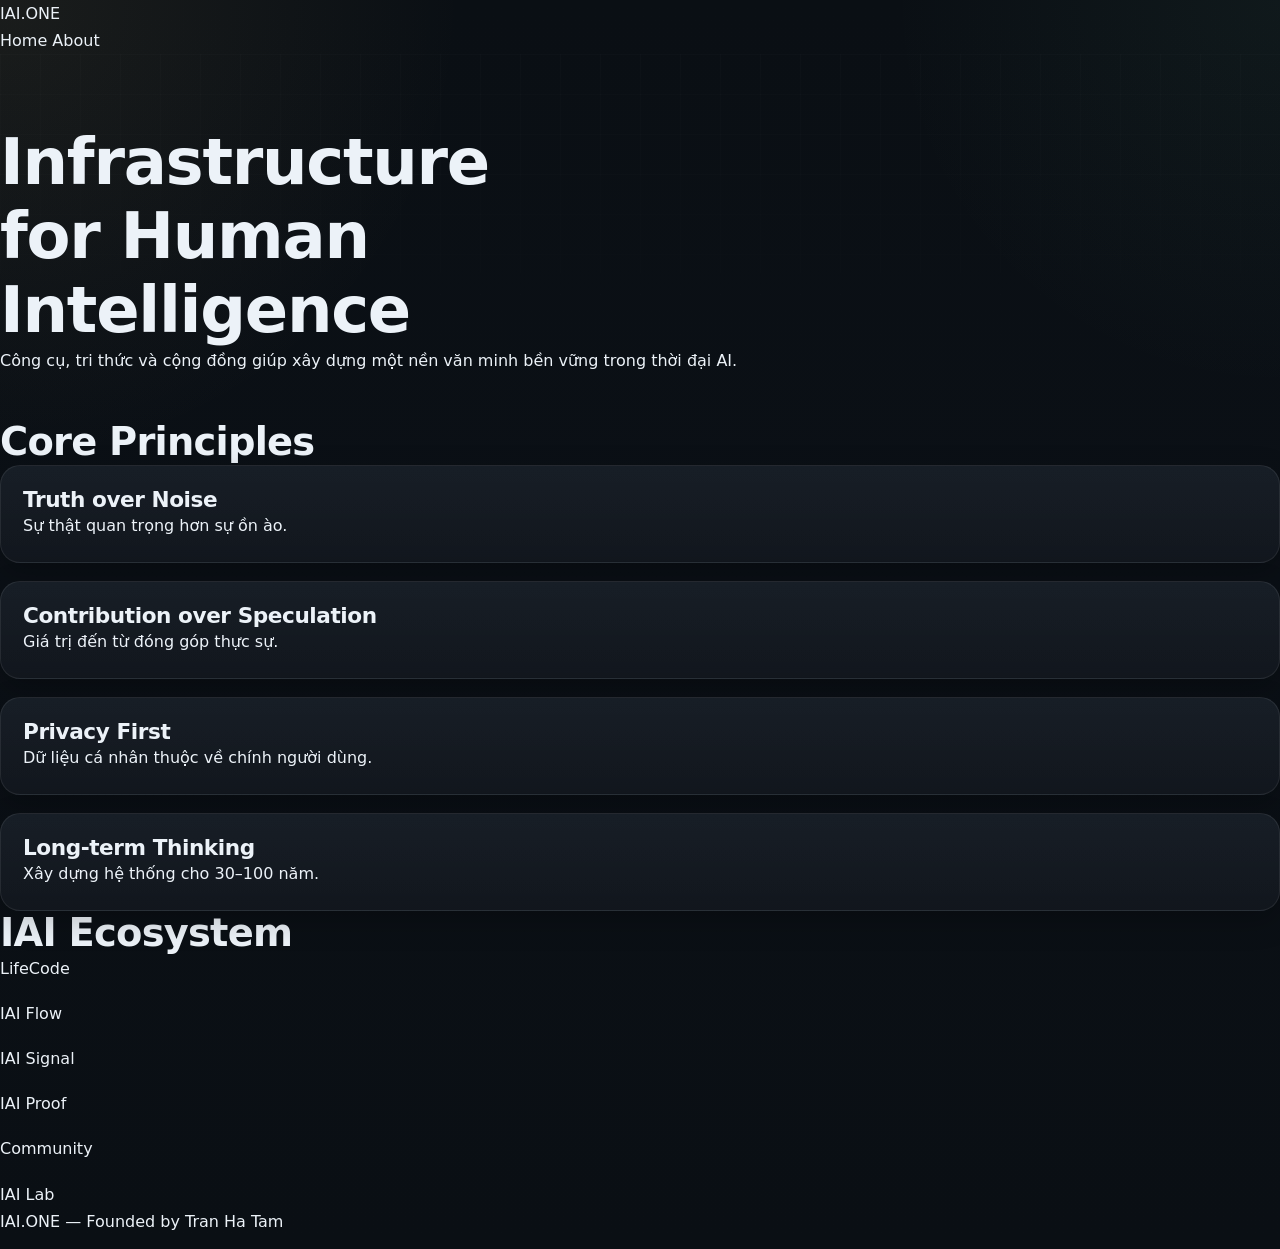
==== index.html @ cbb94c19 "Update index.html" ====
<!DOCTYPE html>
<html lang="vi">
<head>

<meta charset="utf-8">
<meta name="viewport" content="width=device-width, initial-scale=1">

<title>IAI.ONE – Infrastructure for Human Intelligence</title>

<meta name="description" content="IAI.ONE là hạ tầng tri thức và công cụ giúp con người xây dựng cộng đồng, ra quyết định, và phát triển nền văn minh bền vững.">

<link rel="stylesheet" href="style.css">

</head>

<body>

<header class="header">

<div class="logo">
IAI.ONE
</div>

<nav class="nav">
<a href="/">Home</a>
<a href="/about.html">About</a>
</nav>

</header>

<section class="hero">

<h1>
Infrastructure for Human Intelligence
</h1>

<p>
Công cụ, tri thức và cộng đồng giúp xây dựng một nền văn minh bền vững trong thời đại AI.
</p>

</section>

<section class="principles">

<h2>Core Principles</h2>

<div class="grid">

<div class="card">
<h3>Truth over Noise</h3>
<p>Sự thật quan trọng hơn sự ồn ào.</p>
</div>

<div class="card">
<h3>Contribution over Speculation</h3>
<p>Giá trị đến từ đóng góp thực sự.</p>
</div>

<div class="card">
<h3>Privacy First</h3>
<p>Dữ liệu cá nhân thuộc về chính người dùng.</p>
</div>

<div class="card">
<h3>Long-term Thinking</h3>
<p>Xây dựng hệ thống cho 30–100 năm.</p>
</div>

</div>

</section>

<section class="ecosystem">

<h2>IAI Ecosystem</h2>

<div class="grid">

<a class="app" href="https://lifecode.iai.one">
LifeCode
</a>

<a class="app" href="https://flow.iai.one">
IAI Flow
</a>

<a class="app" href="https://signal.iai.one">
IAI Signal
</a>

<a class="app" href="https://proof.iai.one">
IAI Proof
</a>

<a class="app" href="https://community.iai.one">
Community
</a>

<a class="app" href="https://lab.iai.one">
IAI Lab
</a>

</div>

</section>

<footer class="footer">

<p>
IAI.ONE — Founded by Tran Ha Tam
</p>

</footer>

<script src="app.js"></script>

</body>
</html>
---- style.css ----
/* =========================================================
   IAI.ONE
   ROOT DEPLOYMENT STYLESHEET
   Premium dark system UI
========================================================= */

:root{
  --bg:#0b0f14;
  --bg-soft:#10161e;
  --bg-elev:#121922;
  --panel:#151d27;
  --panel-2:#18212d;

  --text:#ecf2f8;
  --muted:#97a6b5;
  --soft:#c6d1dc;

  --line:rgba(255,255,255,.08);
  --line-strong:rgba(255,255,255,.14);

  --gold:#d8bc77;
  --gold-soft:rgba(216,188,119,.18);
  --gold-strong:#f1d494;

  --green:#7dd3a7;
  --danger:#ff8a8a;

  --shadow:0 18px 50px rgba(0,0,0,.35);
  --shadow-soft:0 10px 30px rgba(0,0,0,.22);

  --radius:20px;
  --radius-lg:28px;
  --radius-sm:14px;

  --container:1200px;
  --header-h:84px;

  --font: Inter, ui-sans-serif, system-ui, -apple-system, BlinkMacSystemFont, "Segoe UI", sans-serif;
}

*,
*::before,
*::after{
  box-sizing:border-box;
}

html{
  scroll-behavior:smooth;
}

body{
  margin:0;
  min-width:320px;
  font-family:var(--font);
  color:var(--text);
  background:
    radial-gradient(circle at top left, rgba(216,188,119,.08), transparent 26%),
    radial-gradient(circle at top right, rgba(125,211,167,.05), transparent 22%),
    linear-gradient(180deg, #0a0f14 0%, #0b1016 48%, #0a0f14 100%);
  line-height:1.7;
  -webkit-font-smoothing:antialiased;
  text-rendering:optimizeLegibility;
}

img{
  max-width:100%;
  display:block;
}

a{
  color:inherit;
  text-decoration:none;
}

button,
input,
textarea,
select{
  font:inherit;
}

button{
  cursor:pointer;
}

.skip-link{
  position:absolute;
  left:-9999px;
  top:auto;
}

.skip-link:focus{
  left:16px;
  top:16px;
  z-index:999;
  padding:10px 14px;
  border-radius:10px;
  color:#0b0f14;
  background:var(--gold-strong);
}

.sr-only{
  position:absolute;
  width:1px;
  height:1px;
  padding:0;
  margin:-1px;
  overflow:hidden;
  clip:rect(0, 0, 0, 0);
  white-space:nowrap;
  border:0;
}

.site-shell{
  min-height:100vh;
  display:flex;
  flex-direction:column;
}

.site-main{
  flex:1;
}

.container{
  width:min(calc(100% - 32px), var(--container));
  margin:0 auto;
}

.site-header{
  position:sticky;
  top:0;
  z-index:80;
  backdrop-filter:blur(18px);
  background:rgba(8,12,17,.78);
  border-bottom:1px solid rgba(255,255,255,.06);
}

.header-inner{
  min-height:var(--header-h);
  display:flex;
  align-items:center;
  justify-content:space-between;
  gap:18px;
}

.brand{
  display:flex;
  align-items:center;
  gap:12px;
  min-width:0;
}

.brand-mark{
  width:46px;
  height:46px;
  border-radius:14px;
  display:grid;
  place-items:center;
  font-weight:800;
  letter-spacing:.08em;
  color:#0b0f14;
  background:
    linear-gradient(135deg, var(--gold-strong), var(--gold));
  box-shadow:
    inset 0 1px 0 rgba(255,255,255,.35),
    0 10px 24px rgba(216,188,119,.2);
}

.brand-copy{
  min-width:0;
  display:flex;
  flex-direction:column;
  line-height:1.2;
}

.brand-copy strong{
  font-size:.98rem;
  letter-spacing:.06em;
}

.brand-copy small{
  margin-top:4px;
  color:var(--muted);
  font-size:.74rem;
  white-space:nowrap;
  overflow:hidden;
  text-overflow:ellipsis;
  max-width:360px;
}

.site-nav{
  display:flex;
  align-items:center;
  gap:8px;
  flex-wrap:wrap;
}

.site-nav a{
  padding:10px 14px;
  border-radius:999px;
  color:var(--muted);
  transition:
    color .2s ease,
    background .2s ease,
    transform .2s ease;
}

.site-nav a:hover,
.site-nav a:focus-visible{
  color:var(--text);
  background:rgba(255,255,255,.05);
}

.site-nav a.is-active{
  color:var(--text);
  background:rgba(216,188,119,.12);
  box-shadow:inset 0 0 0 1px rgba(216,188,119,.2);
}

.nav-toggle{
  display:none;
  width:48px;
  height:48px;
  padding:0;
  border:1px solid var(--line);
  border-radius:14px;
  background:rgba(255,255,255,.03);
  align-items:center;
  justify-content:center;
  flex-direction:column;
  gap:5px;
}

.nav-toggle span{
  display:block;
  width:20px;
  height:2px;
  background:var(--text);
  border-radius:999px;
  transition:transform .2s ease, opacity .2s ease;
}

.hero,
.page-hero{
  position:relative;
  overflow:hidden;
}

.hero{
  padding:72px 0 32px;
}

.page-hero{
  padding:64px 0 12px;
}

.hero::before,
.page-hero::before{
  content:"";
  position:absolute;
  inset:0;
  pointer-events:none;
  background:
    linear-gradient(90deg, rgba(255,255,255,.02) 1px, transparent 1px) 0 0/40px 40px,
    linear-gradient(rgba(255,255,255,.02) 1px, transparent 1px) 0 0/40px 40px;
  mask-image:linear-gradient(180deg, rgba(0,0,0,.75), transparent);
}

.hero-grid{
  display:grid;
  grid-template-columns:minmax(0,1.15fr) minmax(320px,.85fr);
  gap:28px;
  align-items:start;
}

.eyebrow{
  display:inline-flex;
  align-items:center;
  gap:10px;
  margin:0 0 14px;
  color:var(--gold);
  font-size:.78rem;
  font-weight:700;
  letter-spacing:.18em;
  text-transform:uppercase;
}

.eyebrow::before{
  content:"";
  width:24px;
  height:1px;
  background:var(--gold);
  opacity:.9;
}

h1,h2,h3{
  margin:0;
  line-height:1.15;
  letter-spacing:-.02em;
}

h1{
  font-size:clamp(2.2rem, 5vw, 4.8rem);
  max-width:11ch;
}

h2{
  font-size:clamp(1.55rem, 3vw, 2.6rem);
}

h3{
  font-size:clamp(1.02rem, 1.8vw, 1.35rem);
}

p{
  margin:0 0 14px;
}

.lead{
  margin-top:18px;
  max-width:820px;
  color:var(--soft);
  font-size:clamp(1rem, 1.5vw, 1.14rem);
}

.hero-actions{
  display:flex;
  flex-wrap:wrap;
  gap:12px;
  margin-top:22px;
}

.btn{
  display:inline-flex;
  align-items:center;
  justify-content:center;
  min-height:48px;
  padding:0 18px;
  border-radius:999px;
  font-weight:700;
  transition:
    transform .2s ease,
    box-shadow .2s ease,
    background .2s ease,
    border-color .2s ease;
}

.btn:hover,
.btn:focus-visible{
  transform:translateY(-1px);
}

.btn-primary{
  color:#0b0f14;
  background:linear-gradient(135deg, var(--gold-strong), var(--gold));
  box-shadow:0 14px 28px rgba(216,188,119,.18);
}

.btn-secondary{
  color:var(--text);
  background:rgba(255,255,255,.03);
  border:1px solid var(--line);
}

.hero-points{
  display:grid;
  grid-template-columns:repeat(2,minmax(0,1fr));
  gap:10px 14px;
  padding:0;
  margin:22px 0 0;
  list-style:none;
}

.hero-points li{
  position:relative;
  padding-left:18px;
  color:var(--muted);
}

.hero-points li::before{
  content:"";
  position:absolute;
  left:0;
  top:.75em;
  width:8px;
  height:8px;
  border-radius:999px;
  background:var(--gold);
  box-shadow:0 0 0 6px rgba(216,188,119,.1);
  transform:translateY(-50%);
}

.card{
  position:relative;
  padding:22px;
  border:1px solid var(--line);
  border-radius:var(--radius);
  background:
    linear-gradient(180deg, rgba(255,255,255,.03), rgba(255,255,255,.02)),
    linear-gradient(180deg, rgba(17,24,33,.92), rgba(13,18,25,.96));
  box-shadow:var(--shadow-soft);
}

.card > *:last-child{
  margin-bottom:0;
}

.subtle-card{
  background:
    linear-gradient(180deg, rgba(255,255,255,.018), rgba(255,255,255,.01)),
    linear-gradient(180deg, rgba(15,20,27,.9), rgba(12,16,22,.96));
}

.hero-card{
  padding:22px;
  border-radius:var(--radius-lg);
  box-shadow:var(--shadow);
}

.hero-card-top{
  display:flex;
  align-items:center;
  gap:10px;
  margin-bottom:18px;
  color:var(--muted);
  font-size:.82rem;
  letter-spacing:.08em;
}

.status-dot{
  width:10px;
  height:10px;
  border-radius:999px;
  background:var(--green);
  box-shadow:0 0 0 8px rgba(125,211,167,.08);
}

.hero-matrix{
  display:grid;
  grid-template-columns:repeat(2,minmax(0,1fr));
  gap:14px;
}

.hero-matrix article{
  padding:16px;
  border-radius:18px;
  border:1px solid rgba(255,255,255,.06);
  background:rgba(255,255,255,.02);
}

.hero-matrix span{
  display:inline-flex;
  min-width:34px;
  min-height:34px;
  padding:0 10px;
  align-items:center;
  justify-content:center;
  border-radius:999px;
  font-size:.76rem;
  font-weight:800;
  color:#0b0f14;
  background:var(--gold);
  margin-bottom:10px;
}

.hero-matrix h2{
  font-size:1rem;
  margin-bottom:8px;
}

.hero-matrix p{
  color:var(--muted);
  font-size:.92rem;
  margin:0;
}

.section{
  padding:72px 0;
}

.section-tight{
  padding-top:36px;
}

.section-final{
  padding-bottom:88px;
}

.section-heading{
  max-width:860px;
  margin-bottom:26px;
}

.section-heading p:last-child{
  color:var(--muted);
}

.grid{
  display:grid;
  gap:18px;
}

.grid-2{
  grid-template-columns:repeat(2,minmax(0,1fr));
}

.grid-3{
  grid-template-columns:repeat(3,minmax(0,1fr));
}

.architecture-stack{
  display:grid;
  gap:16px;
}

.stack-item{
  display:grid;
  grid-template-columns:88px minmax(0,1fr);
  align-items:start;
  gap:18px;
}

.stack-index{
  display:grid;
  place-items:center;
  min-height:72px;
  border-radius:22px;
  color:#0b0f14;
  font-weight:900;
  font-size:1rem;
  background:linear-gradient(135deg, var(--gold-strong), var(--gold));
}

.stack-copy p{
  color:var(--muted);
}

.feature-band{
  display:grid;
  grid-template-columns:repeat(3,minmax(0,1fr));
  gap:18px;
}

.feature-label{
  display:inline-flex;
  margin-bottom:12px;
  padding:6px 10px;
  border-radius:999px;
  background:rgba(216,188,119,.12);
  color:var(--gold);
  font-size:.78rem;
  font-weight:800;
  letter-spacing:.06em;
  text-transform:uppercase;
}

.apps-grid{
  display:grid;
  grid-template-columns:repeat(3,minmax(0,1fr));
  gap:18px;
}

.app-card small{
  display:block;
  margin-top:12px;
  color:var(--gold);
  font-weight:700;
  word-break:break-word;
}

.app-meta{
  display:flex;
  justify-content:space-between;
  gap:10px;
  margin-bottom:14px;
  color:var(--muted);
  font-size:.8rem;
  text-transform:uppercase;
  letter-spacing:.08em;
}

.docs-list,
.timeline{
  display:grid;
  gap:18px;
}

.timeline{
  grid-template-columns:repeat(4,minmax(0,1fr));
}

.compact-timeline{
  grid-template-columns:repeat(4,minmax(0,1fr));
}

.timeline-year{
  display:inline-flex;
  margin-bottom:14px;
  padding:7px 11px;
  border-radius:999px;
  color:#0b0f14;
  background:var(--gold);
  font-weight:800;
}

.check-list{
  margin:0;
  padding:0;
  list-style:none;
}

.check-list li{
  position:relative;
  padding-left:22px;
  margin-bottom:10px;
  color:var(--soft);
}

.check-list li:last-child{
  margin-bottom:0;
}

.check-list li::before{
  content:"";
  position:absolute;
  left:0;
  top:.8em;
  width:10px;
  height:10px;
  border-radius:999px;
  background:var(--green);
  box-shadow:0 0 0 6px rgba(125,211,167,.08);
  transform:translateY(-50%);
}

.final-card{
  padding:34px;
  border-radius:30px;
  background:
    radial-gradient(circle at top right, rgba(216,188,119,.12), transparent 32%),
    linear-gradient(180deg, rgba(24,31,42,.98), rgba(15,20,27,.98));
  box-shadow:var(--shadow);
}

.site-footer{
  border-top:1px solid rgba(255,255,255,.06);
  background:rgba(8,12,17,.72);
}

.footer-grid{
  display:grid;
  grid-template-columns:1.2fr .8fr .8fr 1fr;
  gap:20px;
  padding:28px 0 34px;
}

.footer-brand{
  margin-bottom:8px;
}

.site-footer h3{
  margin-bottom:12px;
  font-size:1rem;
}

.site-footer ul{
  margin:0;
  padding:0;
  list-style:none;
}

.site-footer li{
  margin-bottom:8px;
  color:var(--muted);
}

.site-footer a:hover,
.site-footer a:focus-visible{
  color:var(--gold);
}

.footer-note{
  color:var(--muted);
  max-width:28ch;
}

.reveal{
  opacity:0;
  transform:translateY(18px);
  transition:
    opacity .6s ease,
    transform .6s ease;
}

.reveal-delay-1{
  transition-delay:.08s;
}

.reveal.is-visible{
  opacity:1;
  transform:translateY(0);
}

@media (max-width:1080px){
  .hero-grid,
  .grid-3,
  .apps-grid,
  .feature-band,
  .timeline,
  .compact-timeline,
  .footer-grid{
    grid-template-columns:repeat(2,minmax(0,1fr));
  }

  .hero{
    padding-top:54px;
  }
}

@media (max-width:860px){
  :root{
    --header-h:74px;
  }

  .nav-toggle{
    display:flex;
  }

  .site-nav{
    position:absolute;
    left:16px;
    right:16px;
    top:calc(100% + 10px);
    display:none;
    flex-direction:column;
    align-items:stretch;
    gap:6px;
    padding:12px;
    border:1px solid var(--line);
    border-radius:20px;
    background:rgba(10,14,20,.96);
    box-shadow:var(--shadow);
  }

  .site-nav.is-open{
    display:flex;
  }

  .site-nav a{
    padding:12px 14px;
    border-radius:14px;
  }

  .hero-grid,
  .grid-2,
  .grid-3,
  .apps-grid,
  .feature-band,
  .timeline,
  .compact-timeline,
  .footer-grid,
  .hero-points{
    grid-template-columns:minmax(0,1fr);
  }

  .stack-item{
    grid-template-columns:1fr;
  }

  .stack-index{
    min-height:56px;
  }

  .hero-matrix{
    grid-template-columns:minmax(0,1fr);
  }

  .brand-copy small{
    max-width:220px;
  }

  .section{
    padding:58px 0;
  }

  .final-card{
    padding:26px;
  }
}

@media (max-width:560px){
  .container{
    width:min(calc(100% - 24px), var(--container));
  }

  .brand-mark{
    width:40px;
    height:40px;
    border-radius:12px;
    font-size:.88rem;
  }

  .brand-copy strong{
    font-size:.9rem;
  }

  .brand-copy small{
    font-size:.7rem;
    max-width:170px;
  }

  .card{
    padding:18px;
    border-radius:18px;
  }

  .btn{
    width:100%;
  }

  .hero-actions{
    flex-direction:column;
  }

  .hero{
    padding-top:40px;
  }

  .page-hero{
    padding-top:42px;
  }

  .section-heading{
    margin-bottom:20px;
  }
}

@media (prefers-reduced-motion:reduce){
  html{
    scroll-behavior:auto;
  }

  *,
  *::before,
  *::after{
    animation:none !important;
    transition:none !important;
  }

  .reveal{
    opacity:1;
    transform:none;
  }
}
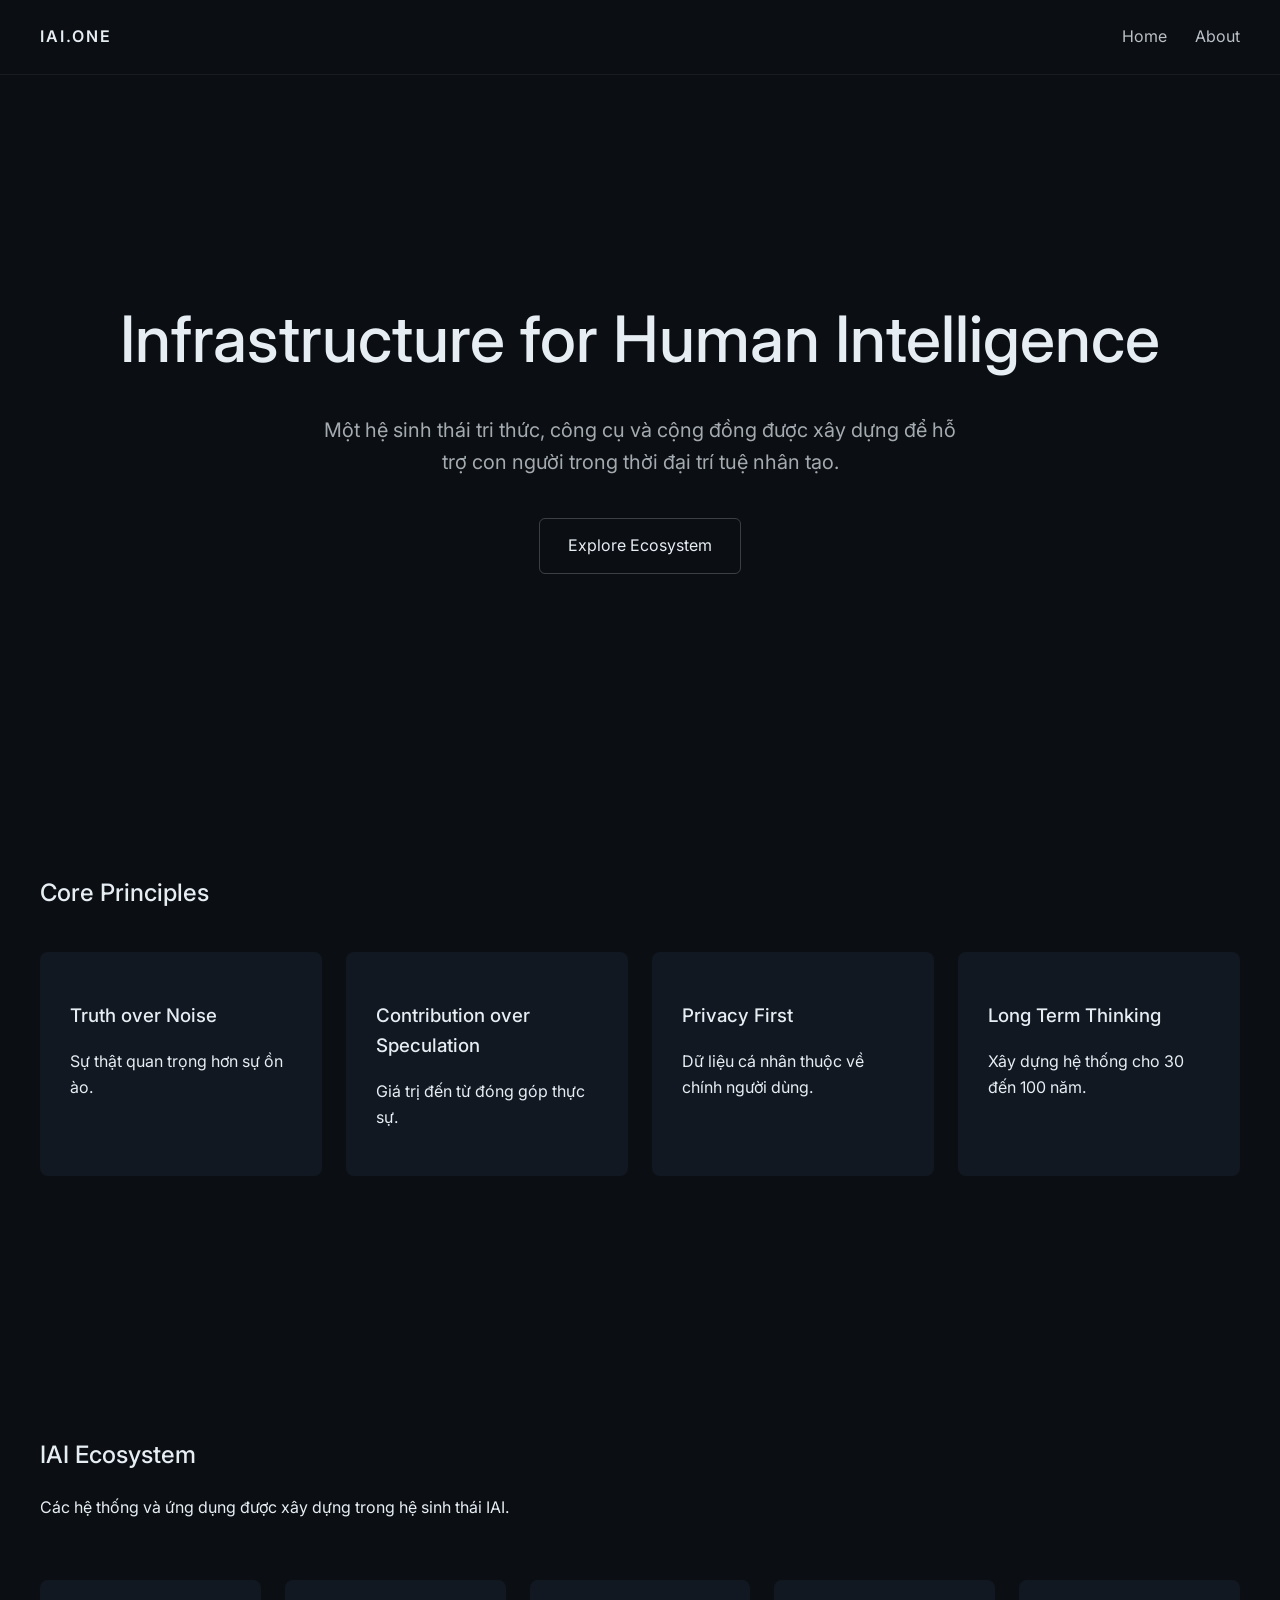
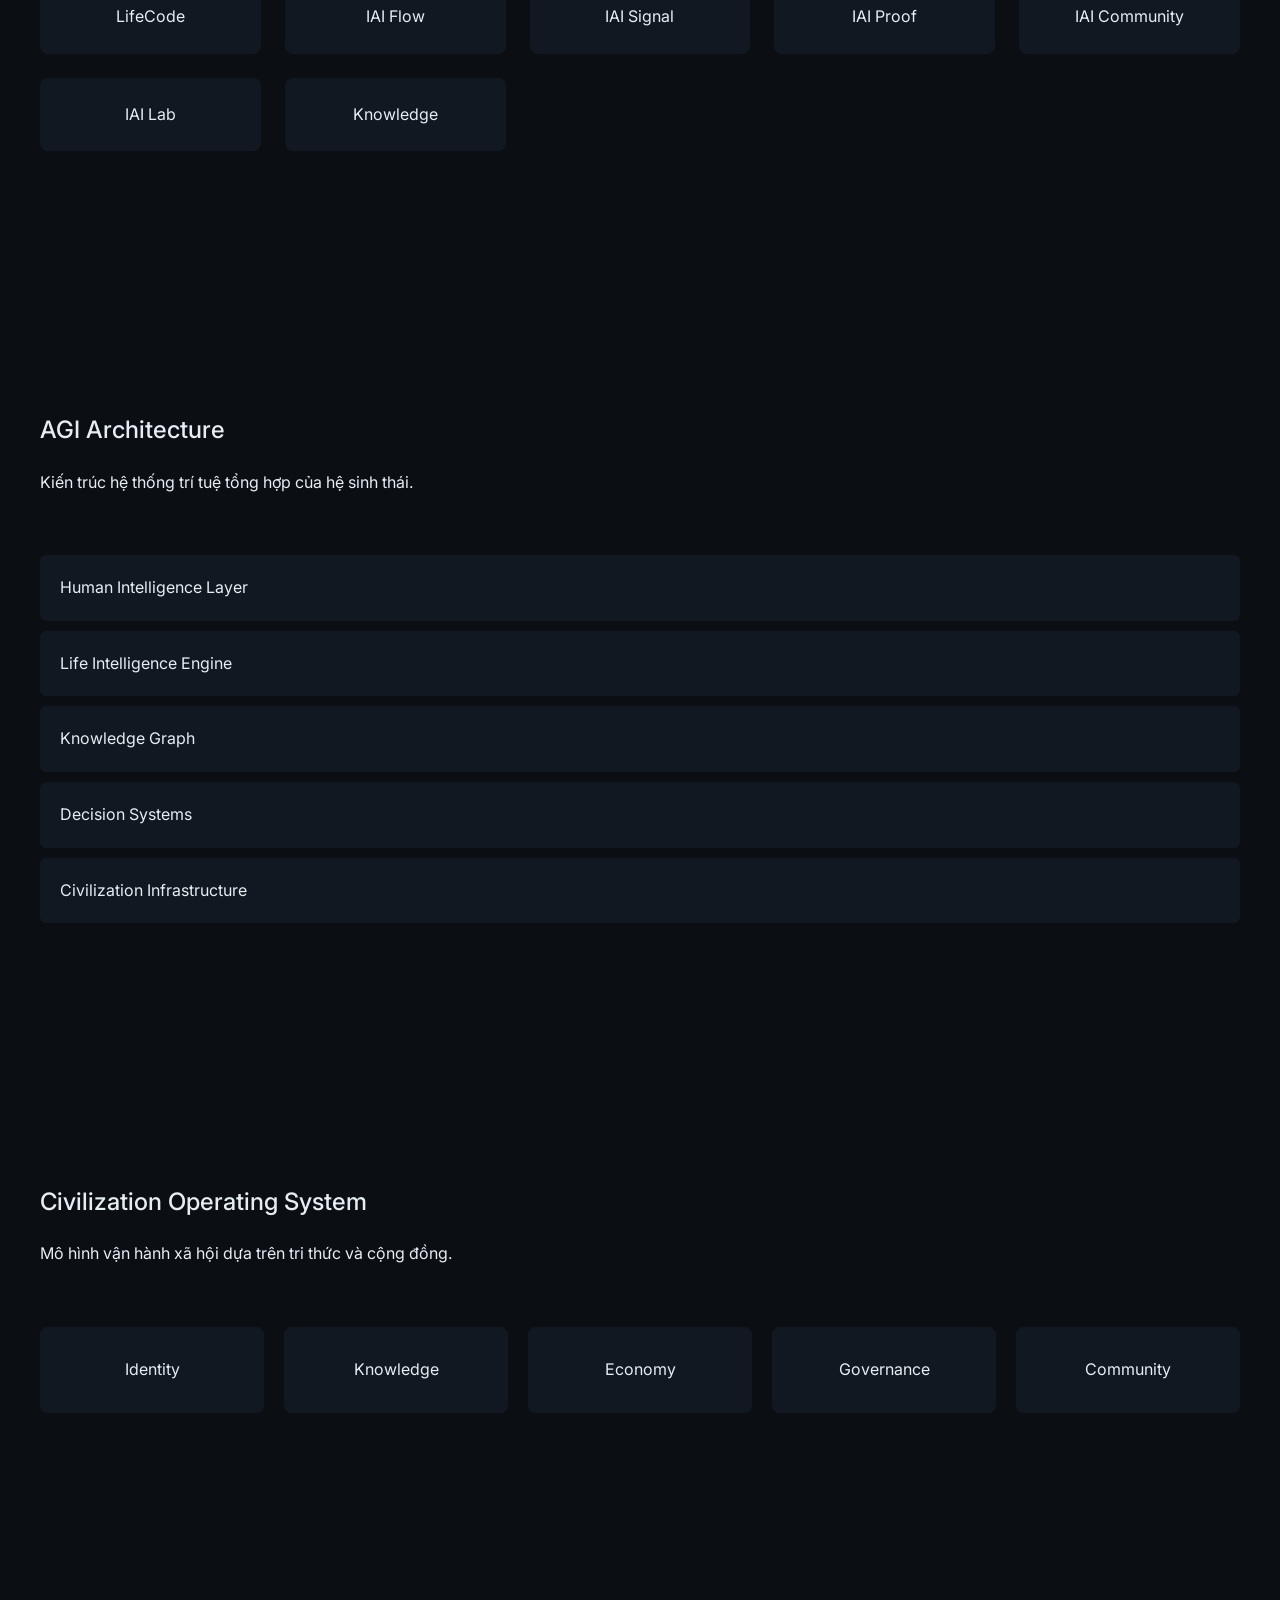
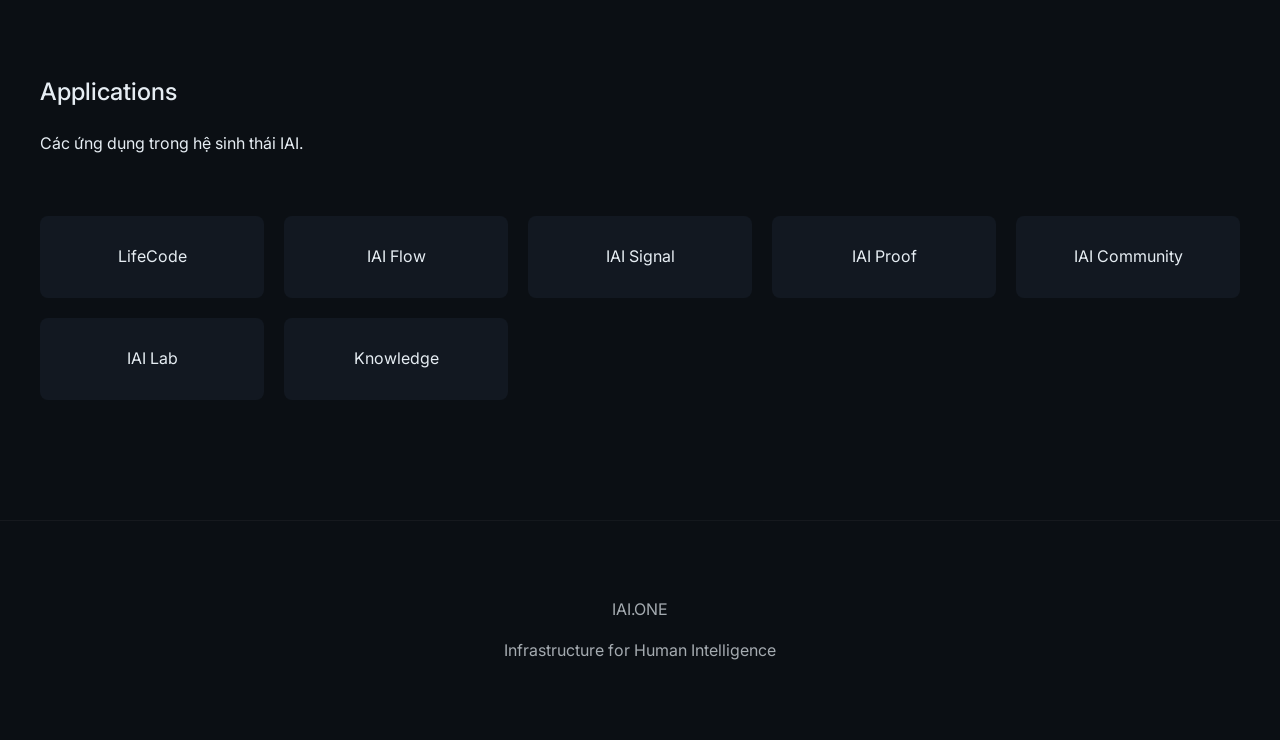
==== commit 62e3105d: "Update index.html" ====
--- a/index.html
+++ b/index.html
@@ -5,28 +5,230 @@
 <meta charset="utf-8">
 <meta name="viewport" content="width=device-width, initial-scale=1">
 
-<title>IAI.ONE – Infrastructure for Human Intelligence</title>
-
-<meta name="description" content="IAI.ONE là hạ tầng tri thức và công cụ giúp con người xây dựng cộng đồng, ra quyết định, và phát triển nền văn minh bền vững.">
-
-<link rel="stylesheet" href="style.css">
+<title>IAI.ONE — Infrastructure for Human Intelligence</title>
+
+<meta name="description" content="IAI.ONE là hạ tầng tri thức và công cụ giúp con người xây dựng cộng đồng, ra quyết định, và phát triển một nền văn minh bền vững trong thời đại AI.">
+
+<link rel="preconnect" href="https://fonts.googleapis.com">
+<link href="https://fonts.googleapis.com/css2?family=Inter:wght@300;400;500;600&display=swap" rel="stylesheet">
+
+<style>
+
+/* GLOBAL */
+
+body{
+margin:0;
+background:#0b0f14;
+color:#e6edf3;
+font-family:Inter,system-ui;
+line-height:1.6;
+}
+
+h1,h2,h3{
+font-weight:500;
+}
+
+a{
+color:#e6edf3;
+text-decoration:none;
+}
+
+section{
+padding:120px 40px;
+max-width:1200px;
+margin:auto;
+}
+
+/* HEADER */
+
+header{
+display:flex;
+justify-content:space-between;
+align-items:center;
+padding:24px 40px;
+border-bottom:1px solid rgba(255,255,255,.06);
+position:sticky;
+top:0;
+background:#0b0f14;
+z-index:10;
+}
+
+.logo{
+font-weight:600;
+letter-spacing:2px;
+}
+
+nav a{
+margin-left:24px;
+opacity:.8;
+}
+
+nav a:hover{
+opacity:1;
+}
+
+/* HERO */
+
+.hero{
+text-align:center;
+padding:160px 20px;
+}
+
+.hero h1{
+font-size:64px;
+margin-bottom:24px;
+}
+
+.hero p{
+max-width:640px;
+margin:auto;
+opacity:.7;
+font-size:20px;
+}
+
+/* BUTTON */
+
+.btn{
+display:inline-block;
+margin-top:40px;
+padding:14px 28px;
+border:1px solid rgba(255,255,255,.2);
+border-radius:6px;
+transition:.3s;
+}
+
+.btn:hover{
+background:#121821;
+}
+
+/* GRID */
+
+.grid{
+display:grid;
+grid-template-columns:repeat(auto-fit,minmax(220px,1fr));
+gap:24px;
+margin-top:40px;
+}
+
+/* CARD */
+
+.card{
+background:#121821;
+padding:30px;
+border-radius:8px;
+transition:.3s;
+}
+
+.card:hover{
+transform:translateY(-4px);
+}
+
+/* ECOSYSTEM MAP */
+
+.map{
+display:grid;
+grid-template-columns:repeat(auto-fit,minmax(200px,1fr));
+gap:24px;
+margin-top:60px;
+}
+
+.node{
+background:#121821;
+padding:24px;
+text-align:center;
+border-radius:8px;
+cursor:pointer;
+transition:.3s;
+}
+
+.node:hover{
+transform:scale(1.05);
+background:#1b2533;
+}
+
+/* STACK DIAGRAM */
+
+.stack{
+margin-top:60px;
+display:grid;
+gap:10px;
+}
+
+.stack div{
+background:#121821;
+padding:20px;
+border-radius:6px;
+}
+
+/* CIVILIZATION OS */
+
+.os{
+display:grid;
+grid-template-columns:repeat(5,1fr);
+gap:20px;
+margin-top:60px;
+}
+
+.os div{
+background:#121821;
+padding:30px;
+border-radius:8px;
+text-align:center;
+}
+
+/* APPS */
+
+.apps{
+display:grid;
+grid-template-columns:repeat(auto-fit,minmax(200px,1fr));
+gap:20px;
+margin-top:60px;
+}
+
+.apps a{
+display:block;
+background:#121821;
+padding:28px;
+border-radius:8px;
+text-align:center;
+transition:.3s;
+}
+
+.apps a:hover{
+transform:scale(1.05);
+background:#1b2533;
+}
+
+/* FOOTER */
+
+footer{
+border-top:1px solid rgba(255,255,255,.06);
+padding:60px 40px;
+text-align:center;
+opacity:.7;
+}
+
+</style>
 
 </head>
-
 <body>
 
-<header class="header">
+
+<header>
 
 <div class="logo">
 IAI.ONE
 </div>
 
-<nav class="nav">
+<nav>
+
 <a href="/">Home</a>
 <a href="/about.html">About</a>
+
 </nav>
 
 </header>
+
 
 <section class="hero">
 
@@ -35,12 +237,21 @@
 </h1>
 
 <p>
-Công cụ, tri thức và cộng đồng giúp xây dựng một nền văn minh bền vững trong thời đại AI.
-</p>
-
-</section>
-
-<section class="principles">
+
+Một hệ sinh thái tri thức, công cụ và cộng đồng được xây dựng để hỗ trợ con người
+trong thời đại trí tuệ nhân tạo.
+
+</p>
+
+<a class="btn" href="#ecosystem">
+Explore Ecosystem
+</a>
+
+</section>
+
+
+
+<section id="principles">
 
 <h2>Core Principles</h2>
 
@@ -48,71 +259,202 @@
 
 <div class="card">
 <h3>Truth over Noise</h3>
-<p>Sự thật quan trọng hơn sự ồn ào.</p>
+<p>
+Sự thật quan trọng hơn sự ồn ào.
+</p>
 </div>
 
 <div class="card">
 <h3>Contribution over Speculation</h3>
-<p>Giá trị đến từ đóng góp thực sự.</p>
+<p>
+Giá trị đến từ đóng góp thực sự.
+</p>
 </div>
 
 <div class="card">
 <h3>Privacy First</h3>
-<p>Dữ liệu cá nhân thuộc về chính người dùng.</p>
+<p>
+Dữ liệu cá nhân thuộc về chính người dùng.
+</p>
 </div>
 
 <div class="card">
-<h3>Long-term Thinking</h3>
-<p>Xây dựng hệ thống cho 30–100 năm.</p>
-</div>
-
-</div>
-
-</section>
-
-<section class="ecosystem">
+<h3>Long Term Thinking</h3>
+<p>
+Xây dựng hệ thống cho 30 đến 100 năm.
+</p>
+</div>
+
+</div>
+
+</section>
+
+
+
+<section id="ecosystem">
 
 <h2>IAI Ecosystem</h2>
 
-<div class="grid">
-
-<a class="app" href="https://lifecode.iai.one">
-LifeCode
-</a>
-
-<a class="app" href="https://flow.iai.one">
-IAI Flow
-</a>
-
-<a class="app" href="https://signal.iai.one">
-IAI Signal
-</a>
-
-<a class="app" href="https://proof.iai.one">
-IAI Proof
-</a>
-
-<a class="app" href="https://community.iai.one">
-Community
-</a>
-
-<a class="app" href="https://lab.iai.one">
-IAI Lab
-</a>
-
-</div>
-
-</section>
-
-<footer class="footer">
-
-<p>
-IAI.ONE — Founded by Tran Ha Tam
+<p>
+Các hệ thống và ứng dụng được xây dựng trong hệ sinh thái IAI.
+</p>
+
+<div class="map" id="ecosystem-map"></div>
+
+</section>
+
+
+
+<section>
+
+<h2>AGI Architecture</h2>
+
+<p>
+Kiến trúc hệ thống trí tuệ tổng hợp của hệ sinh thái.
+</p>
+
+<div class="stack">
+
+<div>Human Intelligence Layer</div>
+
+<div>Life Intelligence Engine</div>
+
+<div>Knowledge Graph</div>
+
+<div>Decision Systems</div>
+
+<div>Civilization Infrastructure</div>
+
+</div>
+
+</section>
+
+
+
+<section>
+
+<h2>Civilization Operating System</h2>
+
+<p>
+Mô hình vận hành xã hội dựa trên tri thức và cộng đồng.
+</p>
+
+<div class="os">
+
+<div>Identity</div>
+<div>Knowledge</div>
+<div>Economy</div>
+<div>Governance</div>
+<div>Community</div>
+
+</div>
+
+</section>
+
+
+
+<section>
+
+<h2>Applications</h2>
+
+<p>
+Các ứng dụng trong hệ sinh thái IAI.
+</p>
+
+<div class="apps" id="app-grid"></div>
+
+</section>
+
+
+
+<footer>
+
+<p>
+IAI.ONE
+</p>
+
+<p>
+Infrastructure for Human Intelligence
 </p>
 
 </footer>
 
-<script src="app.js"></script>
+
+
+<script>
+
+const apps=[
+
+{name:"LifeCode",url:"https://lifecode.iai.one"},
+{name:"IAI Flow",url:"https://flow.iai.one"},
+{name:"IAI Signal",url:"https://signal.iai.one"},
+{name:"IAI Proof",url:"https://proof.iai.one"},
+{name:"IAI Community",url:"https://community.iai.one"},
+{name:"IAI Lab",url:"https://lab.iai.one"},
+{name:"Knowledge",url:"https://knowledge.iai.one"}
+
+]
+
+
+const map=document.getElementById("ecosystem-map")
+
+apps.forEach(app=>{
+
+const el=document.createElement("div")
+
+el.className="node"
+el.innerText=app.name
+el.onclick=()=>location.href=app.url
+
+map.appendChild(el)
+
+})
+
+
+
+const grid=document.getElementById("app-grid")
+
+apps.forEach(app=>{
+
+const el=document.createElement("a")
+
+el.href=app.url
+el.innerText=app.name
+
+grid.appendChild(el)
+
+})
+
+
+
+const sections=document.querySelectorAll("section")
+
+const observer=new IntersectionObserver(entries=>{
+
+entries.forEach(entry=>{
+
+if(entry.isIntersecting){
+entry.target.style.opacity=1
+entry.target.style.transform="translateY(0)"
+}
+
+})
+
+})
+
+sections.forEach(sec=>{
+
+sec.style.opacity=0
+sec.style.transform="translateY(40px)"
+sec.style.transition="all .8s"
+
+observer.observe(sec)
+
+})
+
+</script>
+
+
 
 </body>
 </html>
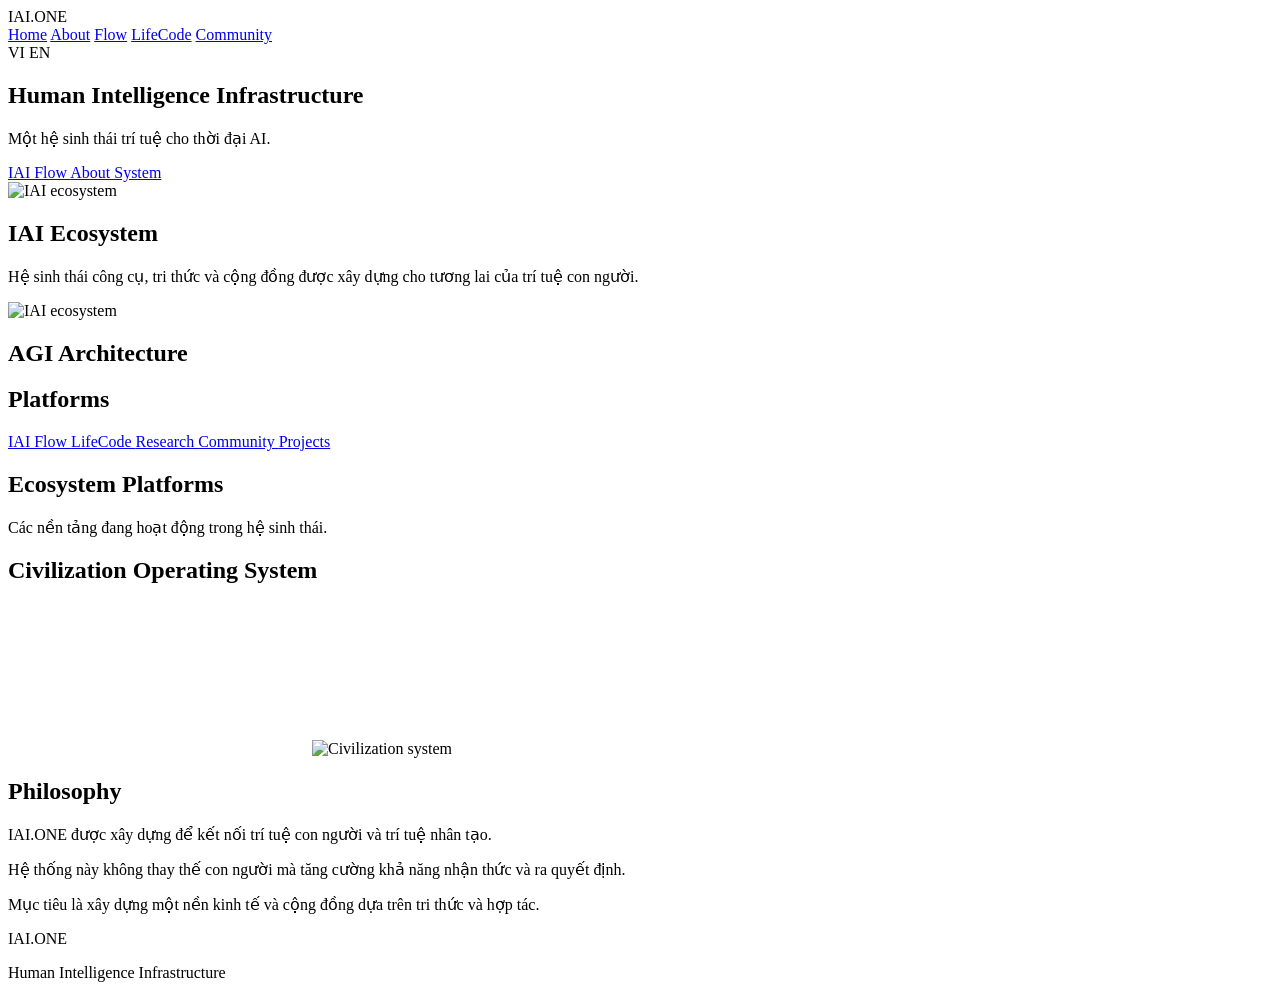
==== commit 4edc4302: "Update index.html" ====
--- a/index.html
+++ b/index.html
@@ -1,460 +1,343 @@
 <!DOCTYPE html>
 <html lang="vi">
+
 <head>
 
 <meta charset="utf-8">
-<meta name="viewport" content="width=device-width, initial-scale=1">
-
-<title>IAI.ONE — Infrastructure for Human Intelligence</title>
-
-<meta name="description" content="IAI.ONE là hạ tầng tri thức và công cụ giúp con người xây dựng cộng đồng, ra quyết định, và phát triển một nền văn minh bền vững trong thời đại AI.">
+<meta name="viewport" content="width=device-width,initial-scale=1">
+
+<title>IAI.ONE — Human Intelligence Infrastructure</title>
+
+<meta name="description" content="IAI.ONE là hạ tầng trí tuệ con người cho thời đại trí tuệ nhân tạo. Hệ sinh thái công cụ AGI, tri thức và cộng đồng giúp cá nhân và xã hội phát triển bền vững.">
+
+<link rel="stylesheet" href="css/style.css">
 
 <link rel="preconnect" href="https://fonts.googleapis.com">
-<link href="https://fonts.googleapis.com/css2?family=Inter:wght@300;400;500;600&display=swap" rel="stylesheet">
-
-<style>
-
-/* GLOBAL */
-
-body{
-margin:0;
-background:#0b0f14;
-color:#e6edf3;
-font-family:Inter,system-ui;
-line-height:1.6;
-}
-
-h1,h2,h3{
-font-weight:500;
-}
-
-a{
-color:#e6edf3;
-text-decoration:none;
-}
-
-section{
-padding:120px 40px;
-max-width:1200px;
-margin:auto;
-}
-
-/* HEADER */
-
-header{
-display:flex;
-justify-content:space-between;
-align-items:center;
-padding:24px 40px;
-border-bottom:1px solid rgba(255,255,255,.06);
-position:sticky;
-top:0;
-background:#0b0f14;
-z-index:10;
-}
-
-.logo{
-font-weight:600;
-letter-spacing:2px;
-}
-
-nav a{
-margin-left:24px;
-opacity:.8;
-}
-
-nav a:hover{
-opacity:1;
-}
-
-/* HERO */
-
-.hero{
-text-align:center;
-padding:160px 20px;
-}
-
-.hero h1{
-font-size:64px;
-margin-bottom:24px;
-}
-
-.hero p{
-max-width:640px;
-margin:auto;
-opacity:.7;
-font-size:20px;
-}
-
-/* BUTTON */
-
-.btn{
-display:inline-block;
-margin-top:40px;
-padding:14px 28px;
-border:1px solid rgba(255,255,255,.2);
-border-radius:6px;
-transition:.3s;
-}
-
-.btn:hover{
-background:#121821;
-}
-
-/* GRID */
-
-.grid{
-display:grid;
-grid-template-columns:repeat(auto-fit,minmax(220px,1fr));
-gap:24px;
-margin-top:40px;
-}
-
-/* CARD */
-
-.card{
-background:#121821;
-padding:30px;
-border-radius:8px;
-transition:.3s;
-}
-
-.card:hover{
-transform:translateY(-4px);
-}
-
-/* ECOSYSTEM MAP */
-
-.map{
-display:grid;
-grid-template-columns:repeat(auto-fit,minmax(200px,1fr));
-gap:24px;
-margin-top:60px;
-}
-
-.node{
-background:#121821;
-padding:24px;
-text-align:center;
-border-radius:8px;
-cursor:pointer;
-transition:.3s;
-}
-
-.node:hover{
-transform:scale(1.05);
-background:#1b2533;
-}
-
-/* STACK DIAGRAM */
-
-.stack{
-margin-top:60px;
-display:grid;
-gap:10px;
-}
-
-.stack div{
-background:#121821;
-padding:20px;
-border-radius:6px;
-}
-
-/* CIVILIZATION OS */
-
-.os{
-display:grid;
-grid-template-columns:repeat(5,1fr);
-gap:20px;
-margin-top:60px;
-}
-
-.os div{
-background:#121821;
-padding:30px;
-border-radius:8px;
-text-align:center;
-}
-
-/* APPS */
-
-.apps{
-display:grid;
-grid-template-columns:repeat(auto-fit,minmax(200px,1fr));
-gap:20px;
-margin-top:60px;
-}
-
-.apps a{
-display:block;
-background:#121821;
-padding:28px;
-border-radius:8px;
-text-align:center;
-transition:.3s;
-}
-
-.apps a:hover{
-transform:scale(1.05);
-background:#1b2533;
-}
-
-/* FOOTER */
-
-footer{
-border-top:1px solid rgba(255,255,255,.06);
-padding:60px 40px;
-text-align:center;
-opacity:.7;
-}
-
-</style>
+<link href="https://fonts.googleapis.com/css2?family=Inter:wght@300;400;500;600;700&display=swap" rel="stylesheet">
+
+<script src="lang/vi.js"></script>
+<script src="lang/en.js"></script>
 
 </head>
+
 <body>
 
 
-<header>
+
+<header class="site-header">
+
+<div class="header-inner">
 
 <div class="logo">
+
 IAI.ONE
-</div>
-
-<nav>
-
-<a href="/">Home</a>
-<a href="/about.html">About</a>
+
+</div>
+
+<nav class="main-nav">
+
+<a href="index.html">Home</a>
+<a href="about.html">About</a>
+
+<a href="https://flow.iai.one">Flow</a>
+<a href="https://lifecode.iai.one">LifeCode</a>
+<a href="https://community.iai.one">Community</a>
 
 </nav>
 
+<div class="lang-switch">
+
+<a onclick="setLang('vi')">VI</a>
+<a onclick="setLang('en')">EN</a>
+
+</div>
+
+</div>
+
 </header>
 
 
+
 <section class="hero">
 
-<h1>
-Infrastructure for Human Intelligence
+<div class="hero-inner">
+
+<h1 data-lang="hero_title">
+
+Human Intelligence Infrastructure
+
 </h1>
 
-<p>
-
-Một hệ sinh thái tri thức, công cụ và cộng đồng được xây dựng để hỗ trợ con người
-trong thời đại trí tuệ nhân tạo.
-
-</p>
-
-<a class="btn" href="#ecosystem">
-Explore Ecosystem
-</a>
-
-</section>
-
-
-
-<section id="principles">
-
-<h2>Core Principles</h2>
-
-<div class="grid">
-
-<div class="card">
-<h3>Truth over Noise</h3>
-<p>
-Sự thật quan trọng hơn sự ồn ào.
-</p>
-</div>
-
-<div class="card">
-<h3>Contribution over Speculation</h3>
-<p>
-Giá trị đến từ đóng góp thực sự.
-</p>
-</div>
-
-<div class="card">
-<h3>Privacy First</h3>
-<p>
-Dữ liệu cá nhân thuộc về chính người dùng.
-</p>
-</div>
-
-<div class="card">
-<h3>Long Term Thinking</h3>
-<p>
-Xây dựng hệ thống cho 30 đến 100 năm.
-</p>
-</div>
-
-</div>
-
-</section>
-
-
-
-<section id="ecosystem">
-
-<h2>IAI Ecosystem</h2>
-
-<p>
-Các hệ thống và ứng dụng được xây dựng trong hệ sinh thái IAI.
-</p>
-
-<div class="map" id="ecosystem-map"></div>
-
-</section>
-
-
-
-<section>
-
-<h2>AGI Architecture</h2>
-
-<p>
-Kiến trúc hệ thống trí tuệ tổng hợp của hệ sinh thái.
-</p>
-
-<div class="stack">
-
-<div>Human Intelligence Layer</div>
-
-<div>Life Intelligence Engine</div>
-
-<div>Knowledge Graph</div>
-
-<div>Decision Systems</div>
-
-<div>Civilization Infrastructure</div>
-
-</div>
-
-</section>
-
-
-
-<section>
-
-<h2>Civilization Operating System</h2>
-
-<p>
-Mô hình vận hành xã hội dựa trên tri thức và cộng đồng.
-</p>
-
-<div class="os">
-
-<div>Identity</div>
-<div>Knowledge</div>
-<div>Economy</div>
-<div>Governance</div>
-<div>Community</div>
-
-</div>
-
-</section>
-
-
-
-<section>
-
-<h2>Applications</h2>
-
-<p>
-Các ứng dụng trong hệ sinh thái IAI.
-</p>
-
-<div class="apps" id="app-grid"></div>
-
-</section>
-
-
-
-<footer>
-
-<p>
+<p data-lang="hero_desc">
+
+Một hệ sinh thái trí tuệ cho thời đại AI.
+
+</p>
+
+<div class="hero-buttons">
+
+<a class="btn-primary" href="https://flow.iai.one">
+
+IAI Flow
+
+</a>
+
+<a class="btn-secondary" href="about.html">
+
+About System
+
+</a>
+
+</div>
+
+
+<img
+src="assets/images/hero.jpg"
+alt="IAI ecosystem"
+class="hero-image"
+/>
+
+</div>
+
+</section>
+
+
+
+<section class="section ecosystem">
+
+<div class="container">
+
+<div class="section-header">
+
+<h2 data-lang="ecosystem_title">
+
+IAI Ecosystem
+
+</h2>
+
+<p>
+
+Hệ sinh thái công cụ, tri thức và cộng đồng được xây dựng cho tương lai của trí tuệ con người.
+
+</p>
+
+</div>
+
+
+<div id="ecosystem3d"></div>
+
+
+<img
+src="assets/images/ecosystem.jpg"
+alt="IAI ecosystem"
+class="section-image"
+/>
+
+</div>
+
+</section>
+
+
+
+<section class="section architecture">
+
+<div class="container">
+
+<div class="section-header">
+
+<h2 data-lang="architecture_title">
+
+AGI Architecture
+
+</h2>
+
+</div>
+
+<div id="agi-graph"></div>
+
+</div>
+
+</section>
+
+
+
+<section class="section platforms">
+
+<div class="container">
+
+<div class="section-header">
+
+<h2 data-lang="platforms_title">
+
+Platforms
+
+</h2>
+
+</div>
+
+<div class="launchpad-grid">
+
+<a href="https://flow.iai.one" class="launch-icon">
+
+IAI Flow
+
+</a>
+
+<a href="https://lifecode.iai.one" class="launch-icon">
+
+LifeCode
+
+</a>
+
+<a href="https://research.iai.one" class="launch-icon">
+
+Research
+
+</a>
+
+<a href="https://community.iai.one" class="launch-icon">
+
+Community
+
+</a>
+
+<a href="https://projects.iai.one" class="launch-icon">
+
+Projects
+
+</a>
+
+</div>
+
+</div>
+
+</section>
+
+
+
+<section class="section ecosystem-platforms">
+
+<div class="container">
+
+<div class="section-header">
+
+<h2>Ecosystem Platforms</h2>
+
+<p>
+
+Các nền tảng đang hoạt động trong hệ sinh thái.
+
+</p>
+
+</div>
+
+<div id="platforms-auto"></div>
+
+</div>
+
+</section>
+
+
+
+<section class="section civilization">
+
+<div class="container">
+
+<div class="section-header">
+
+<h2 data-lang="civilization_title">
+
+Civilization Operating System
+
+</h2>
+
+</div>
+
+<canvas id="civilization-graph"></canvas>
+
+<img
+src="assets/images/civilization.jpg"
+alt="Civilization system"
+class="section-image"
+/>
+
+</div>
+
+</section>
+
+
+
+<section class="section philosophy">
+
+<div class="container">
+
+<div class="section-header">
+
+<h2 data-lang="philosophy_title">
+
+Philosophy
+
+</h2>
+
+</div>
+
+<div class="philosophy-content">
+
+<p>
+
+IAI.ONE được xây dựng để kết nối trí tuệ con người và trí tuệ nhân tạo.
+
+</p>
+
+<p>
+
+Hệ thống này không thay thế con người mà tăng cường khả năng nhận thức và ra quyết định.
+
+</p>
+
+<p>
+
+Mục tiêu là xây dựng một nền kinh tế và cộng đồng dựa trên tri thức và hợp tác.
+
+</p>
+
+</div>
+
+</div>
+
+</section>
+
+
+
+<footer class="site-footer">
+
+<div class="footer-logo">
+
 IAI.ONE
-</p>
-
-<p>
-Infrastructure for Human Intelligence
+
+</div>
+
+<p>
+
+Human Intelligence Infrastructure
+
 </p>
 
 </footer>
 
 
 
-<script>
-
-const apps=[
-
-{name:"LifeCode",url:"https://lifecode.iai.one"},
-{name:"IAI Flow",url:"https://flow.iai.one"},
-{name:"IAI Signal",url:"https://signal.iai.one"},
-{name:"IAI Proof",url:"https://proof.iai.one"},
-{name:"IAI Community",url:"https://community.iai.one"},
-{name:"IAI Lab",url:"https://lab.iai.one"},
-{name:"Knowledge",url:"https://knowledge.iai.one"}
-
-]
-
-
-const map=document.getElementById("ecosystem-map")
-
-apps.forEach(app=>{
-
-const el=document.createElement("div")
-
-el.className="node"
-el.innerText=app.name
-el.onclick=()=>location.href=app.url
-
-map.appendChild(el)
-
-})
-
-
-
-const grid=document.getElementById("app-grid")
-
-apps.forEach(app=>{
-
-const el=document.createElement("a")
-
-el.href=app.url
-el.innerText=app.name
-
-grid.appendChild(el)
-
-})
-
-
-
-const sections=document.querySelectorAll("section")
-
-const observer=new IntersectionObserver(entries=>{
-
-entries.forEach(entry=>{
-
-if(entry.isIntersecting){
-entry.target.style.opacity=1
-entry.target.style.transform="translateY(0)"
-}
-
-})
-
-})
-
-sections.forEach(sec=>{
-
-sec.style.opacity=0
-sec.style.transform="translateY(40px)"
-sec.style.transition="all .8s"
-
-observer.observe(sec)
-
-})
-
-</script>
-
+<script src="https://cdnjs.cloudflare.com/ajax/libs/three.js/r134/three.min.js"></script>
+
+<script src="https://unpkg.com/force-graph"></script>
+
+<script src="js/app.js"></script>
+<script src="js/ecosystem3d.js"></script>
+<script src="js/agi-graph.js"></script>
+<script src="js/subdomains.js"></script>
+<script src="js/civilization-graph.js"></script>
 
 
 </body>
+
 </html>
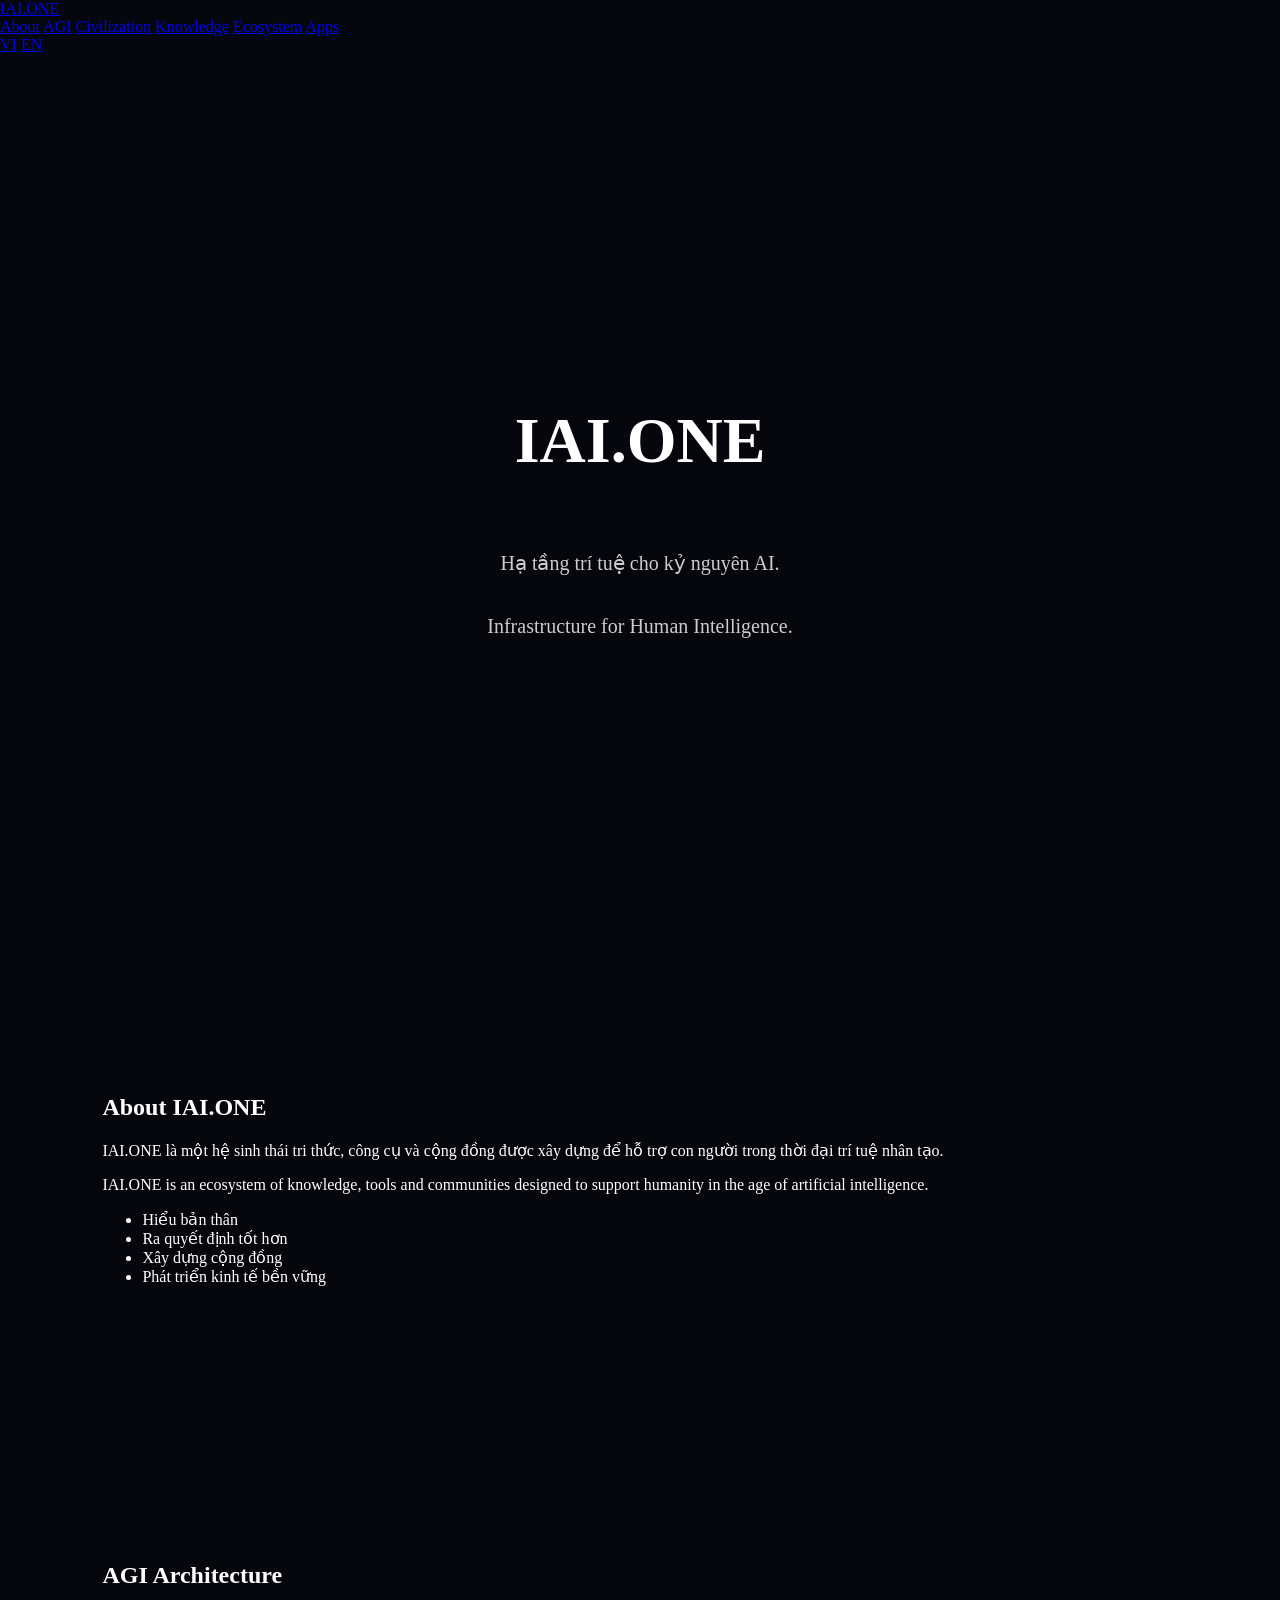
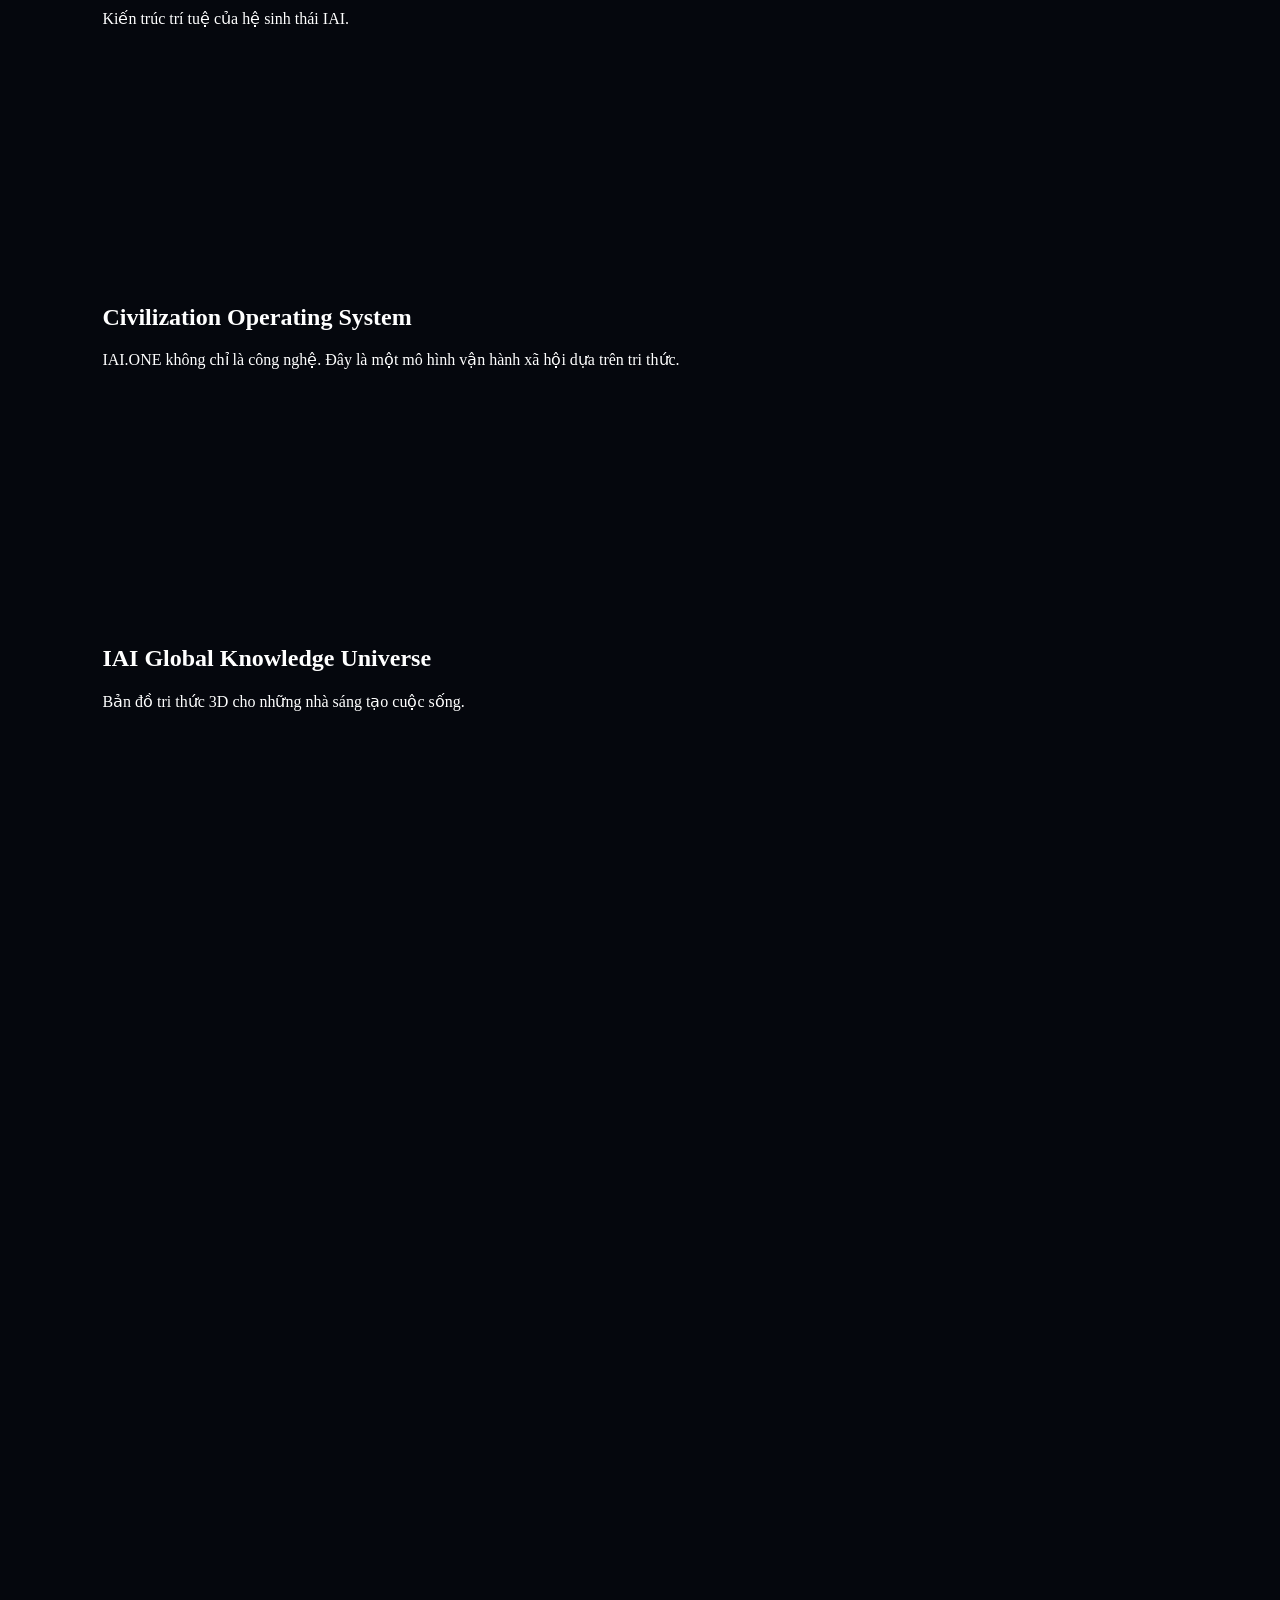
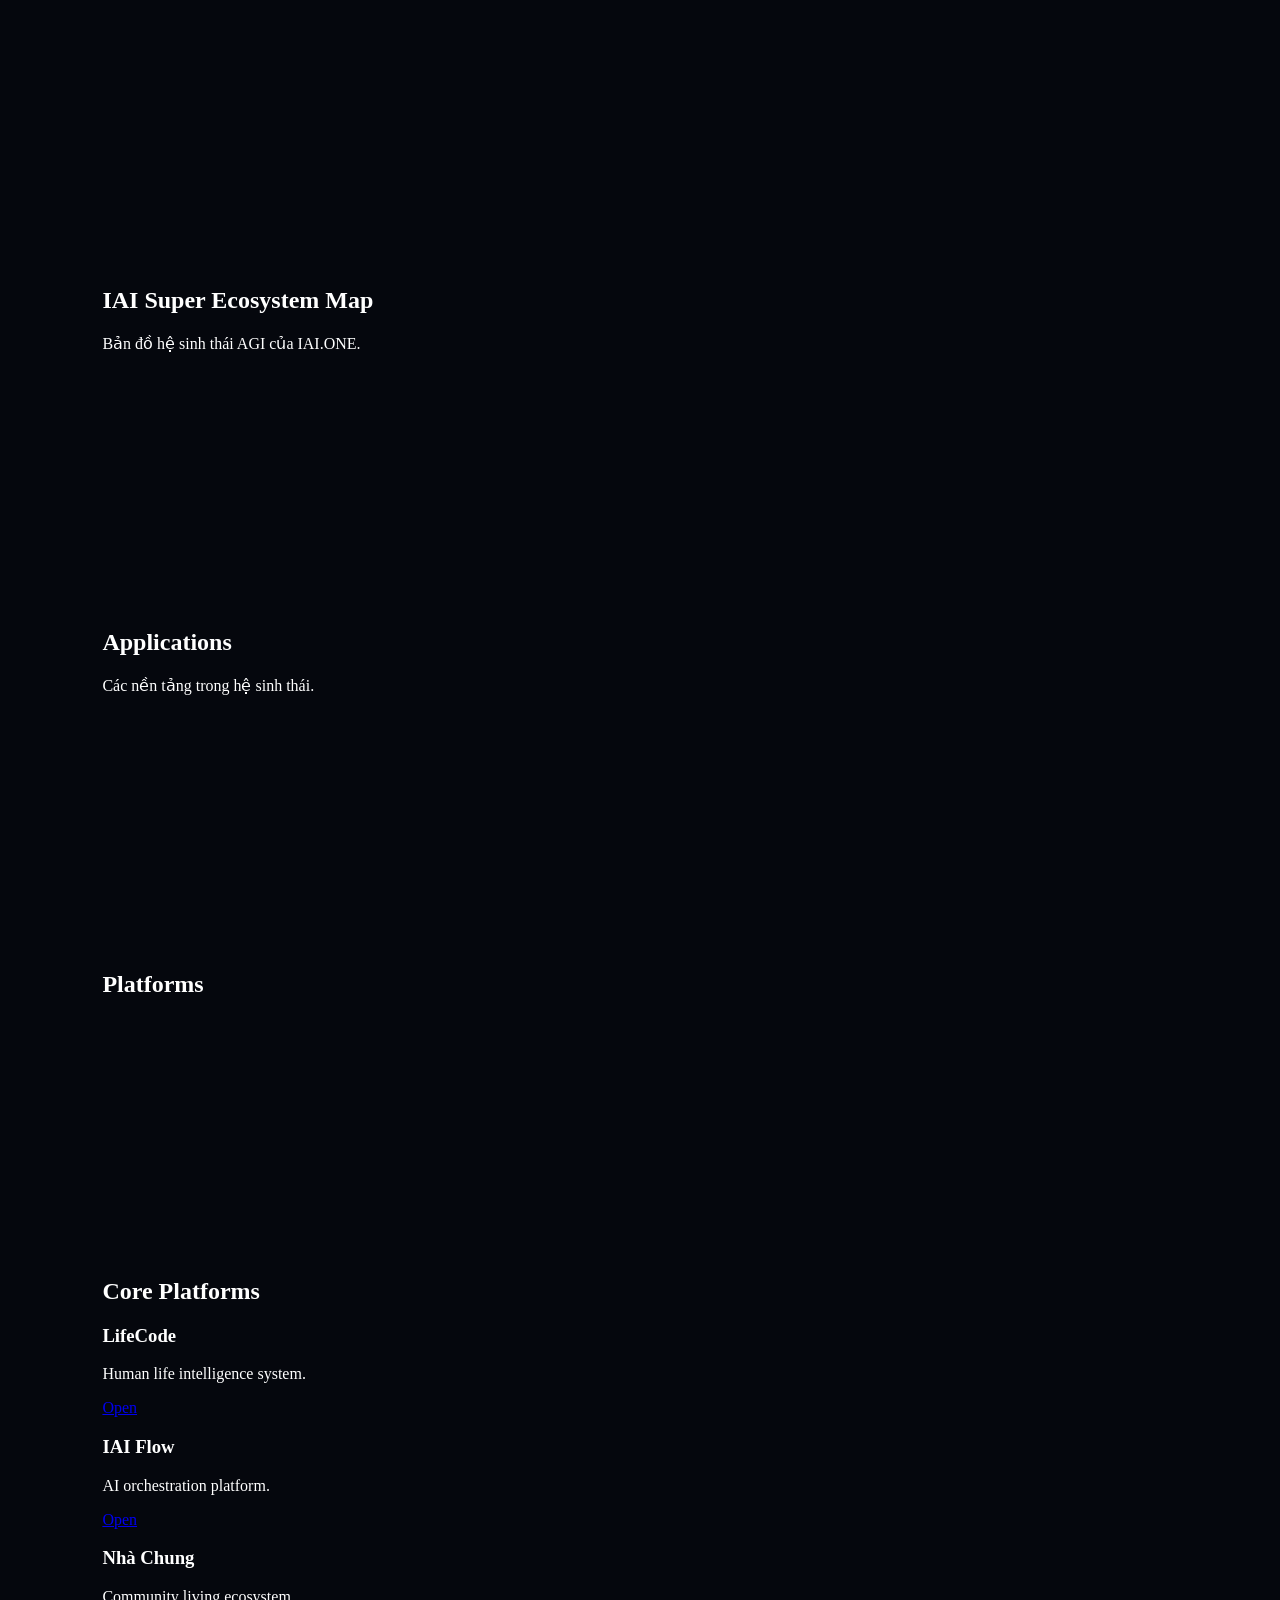
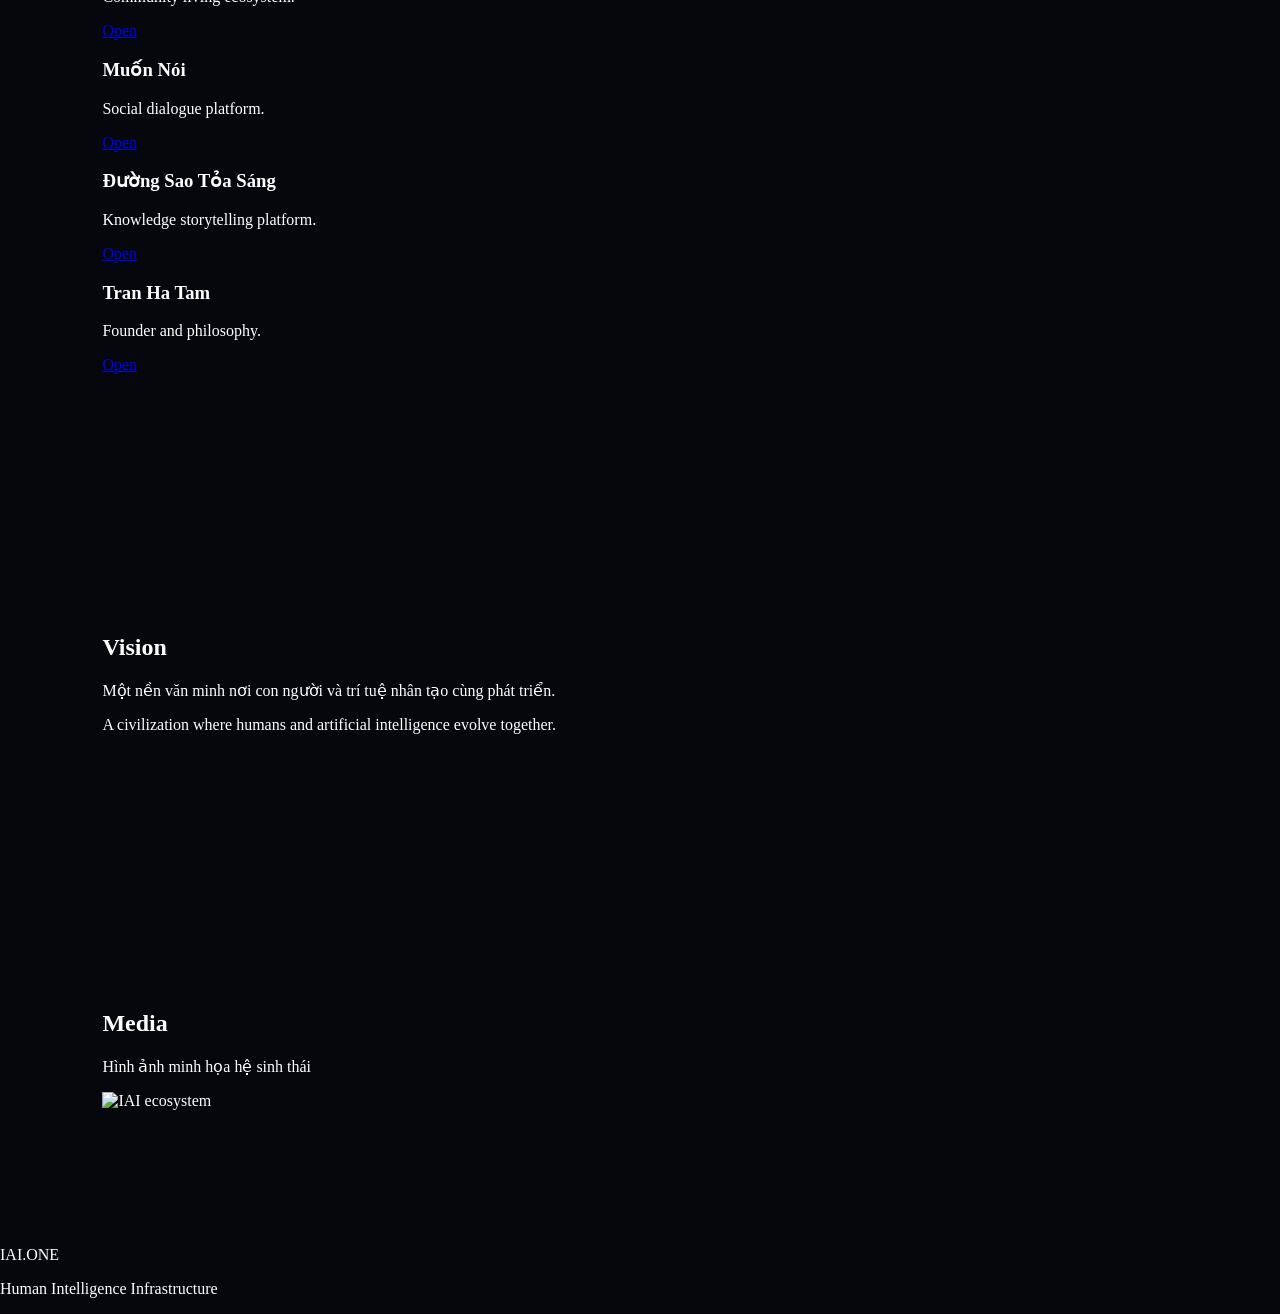
==== commit 95150cab: "Update index.html" ====
--- a/index.html
+++ b/index.html
@@ -3,52 +3,63 @@
 
 <head>
 
-<meta charset="utf-8">
-<meta name="viewport" content="width=device-width,initial-scale=1">
+<meta charset="UTF-8">
+<meta name="viewport" content="width=device-width,initial-scale=1.0">
 
 <title>IAI.ONE — Human Intelligence Infrastructure</title>
 
-<meta name="description" content="IAI.ONE là hạ tầng trí tuệ con người cho thời đại trí tuệ nhân tạo. Hệ sinh thái công cụ AGI, tri thức và cộng đồng giúp cá nhân và xã hội phát triển bền vững.">
-
-<link rel="stylesheet" href="css/style.css">
+<meta name="description" content="IAI.ONE là hạ tầng trí tuệ cho kỷ nguyên AI. Một hệ sinh thái công cụ, tri thức và cộng đồng giúp con người hiểu bản thân, ra quyết định tốt hơn và xây dựng xã hội bền vững.">
+
+<link rel="stylesheet" href="/style.css">
+
+<link rel="icon" href="/assets/logo/favicon.png">
 
 <link rel="preconnect" href="https://fonts.googleapis.com">
 <link href="https://fonts.googleapis.com/css2?family=Inter:wght@300;400;500;600;700&display=swap" rel="stylesheet">
 
-<script src="lang/vi.js"></script>
-<script src="lang/en.js"></script>
-
 </head>
 
+
+
 <body>
 
 
 
-<header class="site-header">
-
-<div class="header-inner">
+<!-- ===================================================== -->
+<!-- NAVIGATION -->
+<!-- ===================================================== -->
+
+<header class="nav">
+
+<div class="nav-inner">
 
 <div class="logo">
 
-IAI.ONE
-
-</div>
-
-<nav class="main-nav">
-
-<a href="index.html">Home</a>
-<a href="about.html">About</a>
-
-<a href="https://flow.iai.one">Flow</a>
-<a href="https://lifecode.iai.one">LifeCode</a>
-<a href="https://community.iai.one">Community</a>
+<a href="/">IAI.ONE</a>
+
+</div>
+
+<nav class="menu">
+
+<a href="#about">About</a>
+
+<a href="#architecture">AGI</a>
+
+<a href="#civilization">Civilization</a>
+
+<a href="#knowledge">Knowledge</a>
+
+<a href="#ecosystem">Ecosystem</a>
+
+<a href="#apps">Apps</a>
 
 </nav>
 
-<div class="lang-switch">
-
-<a onclick="setLang('vi')">VI</a>
-<a onclick="setLang('en')">EN</a>
+<div class="lang">
+
+<a href="/">VI</a>
+
+<a href="/en/">EN</a>
 
 </div>
 
@@ -58,286 +69,352 @@
 
 
 
+<!-- ===================================================== -->
+<!-- HERO -->
+<!-- ===================================================== -->
+
 <section class="hero">
 
-<div class="hero-inner">
-
-<h1 data-lang="hero_title">
-
-Human Intelligence Infrastructure
-
-</h1>
-
-<p data-lang="hero_desc">
-
-Một hệ sinh thái trí tuệ cho thời đại AI.
-
-</p>
-
-<div class="hero-buttons">
-
-<a class="btn-primary" href="https://flow.iai.one">
-
-IAI Flow
-
-</a>
-
-<a class="btn-secondary" href="about.html">
-
-About System
-
-</a>
-
-</div>
-
-
-<img
-src="assets/images/hero.jpg"
-alt="IAI ecosystem"
-class="hero-image"
-/>
-
-</div>
-
-</section>
-
-
-
-<section class="section ecosystem">
-
-<div class="container">
-
-<div class="section-header">
-
-<h2 data-lang="ecosystem_title">
-
-IAI Ecosystem
-
-</h2>
-
-<p>
-
-Hệ sinh thái công cụ, tri thức và cộng đồng được xây dựng cho tương lai của trí tuệ con người.
-
-</p>
-
-</div>
-
-
-<div id="ecosystem3d"></div>
-
-
-<img
-src="assets/images/ecosystem.jpg"
-alt="IAI ecosystem"
-class="section-image"
-/>
-
-</div>
-
-</section>
-
-
-
-<section class="section architecture">
-
-<div class="container">
-
-<div class="section-header">
-
-<h2 data-lang="architecture_title">
-
-AGI Architecture
-
-</h2>
-
-</div>
-
-<div id="agi-graph"></div>
-
-</div>
-
-</section>
-
-
-
-<section class="section platforms">
-
-<div class="container">
-
-<div class="section-header">
-
-<h2 data-lang="platforms_title">
-
-Platforms
-
-</h2>
-
-</div>
-
-<div class="launchpad-grid">
-
-<a href="https://flow.iai.one" class="launch-icon">
-
-IAI Flow
-
-</a>
-
-<a href="https://lifecode.iai.one" class="launch-icon">
-
-LifeCode
-
-</a>
-
-<a href="https://research.iai.one" class="launch-icon">
-
-Research
-
-</a>
-
-<a href="https://community.iai.one" class="launch-icon">
-
-Community
-
-</a>
-
-<a href="https://projects.iai.one" class="launch-icon">
-
-Projects
-
-</a>
-
-</div>
-
-</div>
-
-</section>
-
-
-
-<section class="section ecosystem-platforms">
-
-<div class="container">
-
-<div class="section-header">
-
-<h2>Ecosystem Platforms</h2>
-
-<p>
-
-Các nền tảng đang hoạt động trong hệ sinh thái.
-
-</p>
-
-</div>
-
-<div id="platforms-auto"></div>
-
-</div>
-
-</section>
-
-
-
-<section class="section civilization">
-
-<div class="container">
-
-<div class="section-header">
-
-<h2 data-lang="civilization_title">
-
-Civilization Operating System
-
-</h2>
-
-</div>
-
-<canvas id="civilization-graph"></canvas>
-
-<img
-src="assets/images/civilization.jpg"
-alt="Civilization system"
-class="section-image"
-/>
-
-</div>
-
-</section>
-
-
-
-<section class="section philosophy">
-
-<div class="container">
-
-<div class="section-header">
-
-<h2 data-lang="philosophy_title">
-
-Philosophy
-
-</h2>
-
-</div>
-
-<div class="philosophy-content">
-
-<p>
-
-IAI.ONE được xây dựng để kết nối trí tuệ con người và trí tuệ nhân tạo.
-
-</p>
-
-<p>
-
-Hệ thống này không thay thế con người mà tăng cường khả năng nhận thức và ra quyết định.
-
-</p>
-
-<p>
-
-Mục tiêu là xây dựng một nền kinh tế và cộng đồng dựa trên tri thức và hợp tác.
-
-</p>
-
-</div>
-
-</div>
-
-</section>
-
-
-
-<footer class="site-footer">
-
-<div class="footer-logo">
-
-IAI.ONE
-
-</div>
-
-<p>
-
-Human Intelligence Infrastructure
-
-</p>
+<h1>IAI.ONE</h1>
+
+<p>
+
+Hạ tầng trí tuệ cho kỷ nguyên AI.
+
+</p>
+
+<p>
+
+Infrastructure for Human Intelligence.
+
+</p>
+
+</section>
+
+
+
+<!-- ===================================================== -->
+<!-- ABOUT -->
+<!-- ===================================================== -->
+
+<section id="about" class="section">
+
+<h2>About IAI.ONE</h2>
+
+<p>
+
+IAI.ONE là một hệ sinh thái tri thức, công cụ và cộng đồng được xây dựng để hỗ trợ con người trong thời đại trí tuệ nhân tạo.
+
+</p>
+
+<p>
+
+IAI.ONE is an ecosystem of knowledge, tools and communities designed to support humanity in the age of artificial intelligence.
+
+</p>
+
+<ul>
+
+<li>Hiểu bản thân</li>
+<li>Ra quyết định tốt hơn</li>
+<li>Xây dựng cộng đồng</li>
+<li>Phát triển kinh tế bền vững</li>
+
+</ul>
+
+</section>
+
+
+
+<!-- ===================================================== -->
+<!-- AGI ARCHITECTURE -->
+<!-- ===================================================== -->
+
+<section id="architecture" class="section">
+
+<h2>AGI Architecture</h2>
+
+<p>
+
+Kiến trúc trí tuệ của hệ sinh thái IAI.
+
+</p>
+
+<div id="agiArchitectureGraph"></div>
+
+</section>
+
+
+
+<!-- ===================================================== -->
+<!-- CIVILIZATION OS -->
+<!-- ===================================================== -->
+
+<section id="civilization" class="section">
+
+<h2>Civilization Operating System</h2>
+
+<p>
+
+IAI.ONE không chỉ là công nghệ. Đây là một mô hình vận hành xã hội dựa trên tri thức.
+
+</p>
+
+<div id="civilizationOS"></div>
+
+</section>
+
+
+
+<!-- ===================================================== -->
+<!-- KNOWLEDGE UNIVERSE -->
+<!-- ===================================================== -->
+
+<section id="knowledge" class="section">
+
+<h2>IAI Global Knowledge Universe</h2>
+
+<p>
+
+Bản đồ tri thức 3D cho những nhà sáng tạo cuộc sống.
+
+</p>
+
+<div id="knowledgeUniverse"></div>
+
+</section>
+
+
+
+<!-- ===================================================== -->
+<!-- SUPER ECOSYSTEM MAP -->
+<!-- ===================================================== -->
+
+<section id="ecosystem" class="section">
+
+<h2>IAI Super Ecosystem Map</h2>
+
+<p>
+
+Bản đồ hệ sinh thái AGI của IAI.ONE.
+
+</p>
+
+<div id="superEcosystemMap"></div>
+
+</section>
+
+
+
+<!-- ===================================================== -->
+<!-- APP LAUNCHPAD -->
+<!-- ===================================================== -->
+
+<section id="apps" class="section">
+
+<h2>Applications</h2>
+
+<p>
+
+Các nền tảng trong hệ sinh thái.
+
+</p>
+
+<div id="appLaunchpad" class="launchpad"></div>
+
+</section>
+
+
+
+<!-- ===================================================== -->
+<!-- SUBDOMAIN DISCOVERY -->
+<!-- ===================================================== -->
+
+<section class="section">
+
+<h2>Platforms</h2>
+
+<div id="subdomainList"></div>
+
+</section>
+
+
+
+<!-- ===================================================== -->
+<!-- CORE PLATFORMS -->
+<!-- ===================================================== -->
+
+<section class="section">
+
+<h2>Core Platforms</h2>
+
+<div class="platforms">
+
+<div class="platform">
+
+<h3>LifeCode</h3>
+
+<p>
+
+Human life intelligence system.
+
+</p>
+
+<a href="https://lifecode.iai.one">Open</a>
+
+</div>
+
+<div class="platform">
+
+<h3>IAI Flow</h3>
+
+<p>
+
+AI orchestration platform.
+
+</p>
+
+<a href="https://flow.iai.one">Open</a>
+
+</div>
+
+<div class="platform">
+
+<h3>Nhà Chung</h3>
+
+<p>
+
+Community living ecosystem.
+
+</p>
+
+<a href="https://nhachung.org">Open</a>
+
+</div>
+
+<div class="platform">
+
+<h3>Muốn Nói</h3>
+
+<p>
+
+Social dialogue platform.
+
+</p>
+
+<a href="https://muonnoi.org">Open</a>
+
+</div>
+
+<div class="platform">
+
+<h3>Đường Sao Tỏa Sáng</h3>
+
+<p>
+
+Knowledge storytelling platform.
+
+</p>
+
+<a href="https://duongsaotoasang.com">Open</a>
+
+</div>
+
+<div class="platform">
+
+<h3>Tran Ha Tam</h3>
+
+<p>
+
+Founder and philosophy.
+
+</p>
+
+<a href="https://tranhatam.com">Open</a>
+
+</div>
+
+</div>
+
+</section>
+
+
+
+<!-- ===================================================== -->
+<!-- VISION -->
+<!-- ===================================================== -->
+
+<section class="section">
+
+<h2>Vision</h2>
+
+<p>
+
+Một nền văn minh nơi con người và trí tuệ nhân tạo cùng phát triển.
+
+</p>
+
+<p>
+
+A civilization where humans and artificial intelligence evolve together.
+
+</p>
+
+</section>
+
+
+
+<!-- ===================================================== -->
+<!-- MEDIA / IMAGE DEMO -->
+<!-- ===================================================== -->
+
+<section class="section">
+
+<h2>Media</h2>
+
+<p>Hình ảnh minh họa hệ sinh thái</p>
+
+<img src="/assets/images/ecosystem.jpg" alt="IAI ecosystem">
+
+</section>
+
+
+
+<!-- ===================================================== -->
+<!-- FOOTER -->
+<!-- ===================================================== -->
+
+<footer class="footer">
+
+<p>IAI.ONE</p>
+
+<p>Human Intelligence Infrastructure</p>
 
 </footer>
 
 
 
-<script src="https://cdnjs.cloudflare.com/ajax/libs/three.js/r134/three.min.js"></script>
-
-<script src="https://unpkg.com/force-graph"></script>
-
-<script src="js/app.js"></script>
-<script src="js/ecosystem3d.js"></script>
-<script src="js/agi-graph.js"></script>
-<script src="js/subdomains.js"></script>
-<script src="js/civilization-graph.js"></script>
+<!-- ===================================================== -->
+<!-- SCRIPTS -->
+<!-- ===================================================== -->
+
+<script src="https://unpkg.com/three@0.158.0/build/three.min.js"></script>
+
+<script src="/assets/super-ecosystem-map.js"></script>
+
+<script src="/assets/knowledge-universe.js"></script>
+
+<script src="/assets/ecosystem-map.js"></script>
+
+<script src="/assets/launchpad.js"></script>
+
+<script src="/assets/subdomain-discovery.js"></script>
+
+<script src="/assets/agi-architecture.js"></script>
+
+<script src="/assets/civilization-os.js"></script>
+
 
 
 </body>
-
 </html>
--- a/style.css
+++ b/style.css
@@ -0,0 +1,110 @@
+/*
+=====================================================
+IAI HOME STYLE
+=====================================================
+*/
+
+body{
+
+margin:0;
+font-family:-apple-system,BlinkMacSystemFont,Segoe UI,Roboto;
+
+background:#05070d;
+color:#fff;
+
+}
+
+/* layout */
+
+.section{
+
+padding:120px 8%;
+position:relative;
+
+}
+
+/* hero */
+
+.hero{
+
+height:100vh;
+
+display:flex;
+align-items:center;
+justify-content:center;
+flex-direction:column;
+
+text-align:center;
+
+}
+
+.hero h1{
+
+font-size:64px;
+font-weight:600;
+
+}
+
+.hero p{
+
+font-size:20px;
+opacity:.8;
+
+}
+
+/* ecosystem map */
+
+#ecosystemMap{
+
+height:800px;
+width:100%;
+
+}
+
+/* knowledge universe */
+
+#knowledgeUniverse{
+
+height:900px;
+width:100%;
+
+}
+
+/* launchpad */
+
+.launchpad{
+
+display:grid;
+
+grid-template-columns:repeat(auto-fill,140px);
+
+gap:40px;
+
+justify-content:center;
+
+}
+
+.app-icon{
+
+width:120px;
+height:120px;
+
+border-radius:24px;
+
+background:#111;
+
+display:flex;
+align-items:center;
+justify-content:center;
+
+cursor:pointer;
+
+transition:.25s;
+
+}
+
+.app-icon:hover{
+
+transform:scale(1.1);
+
+}
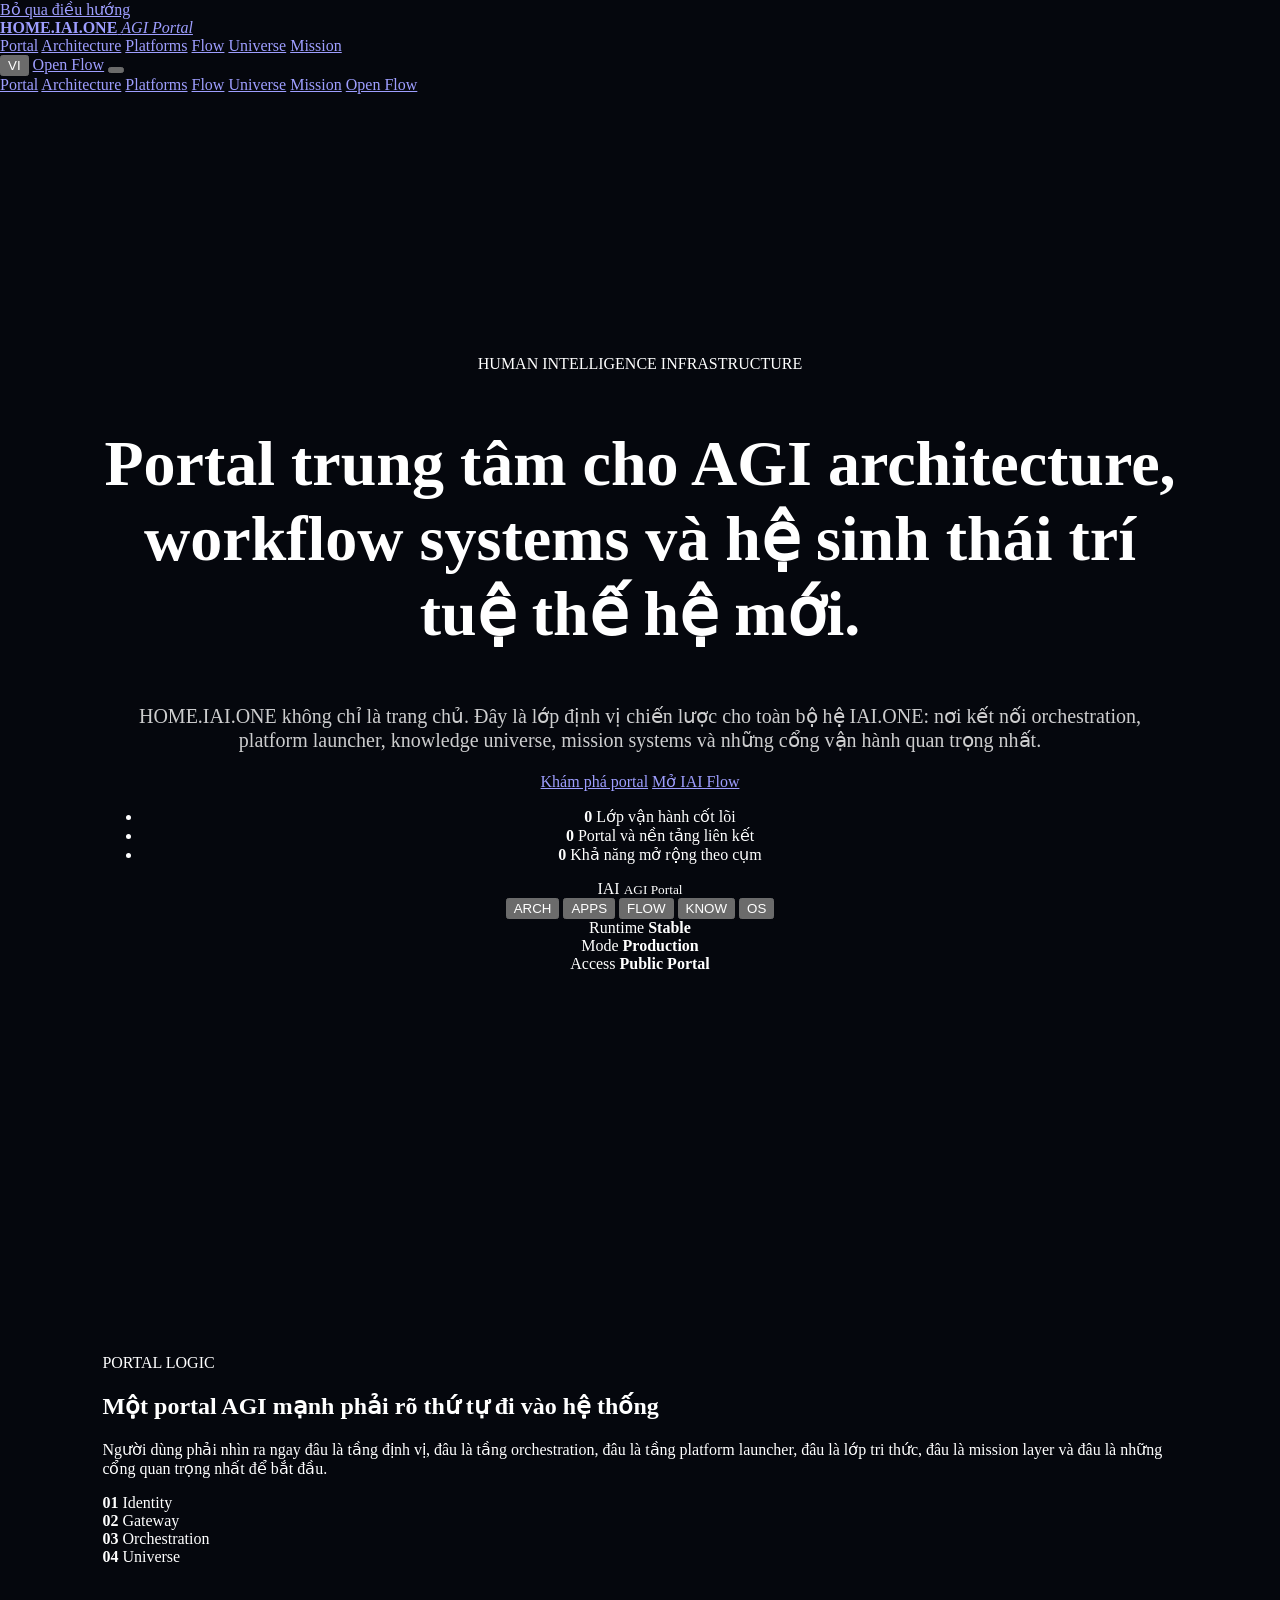
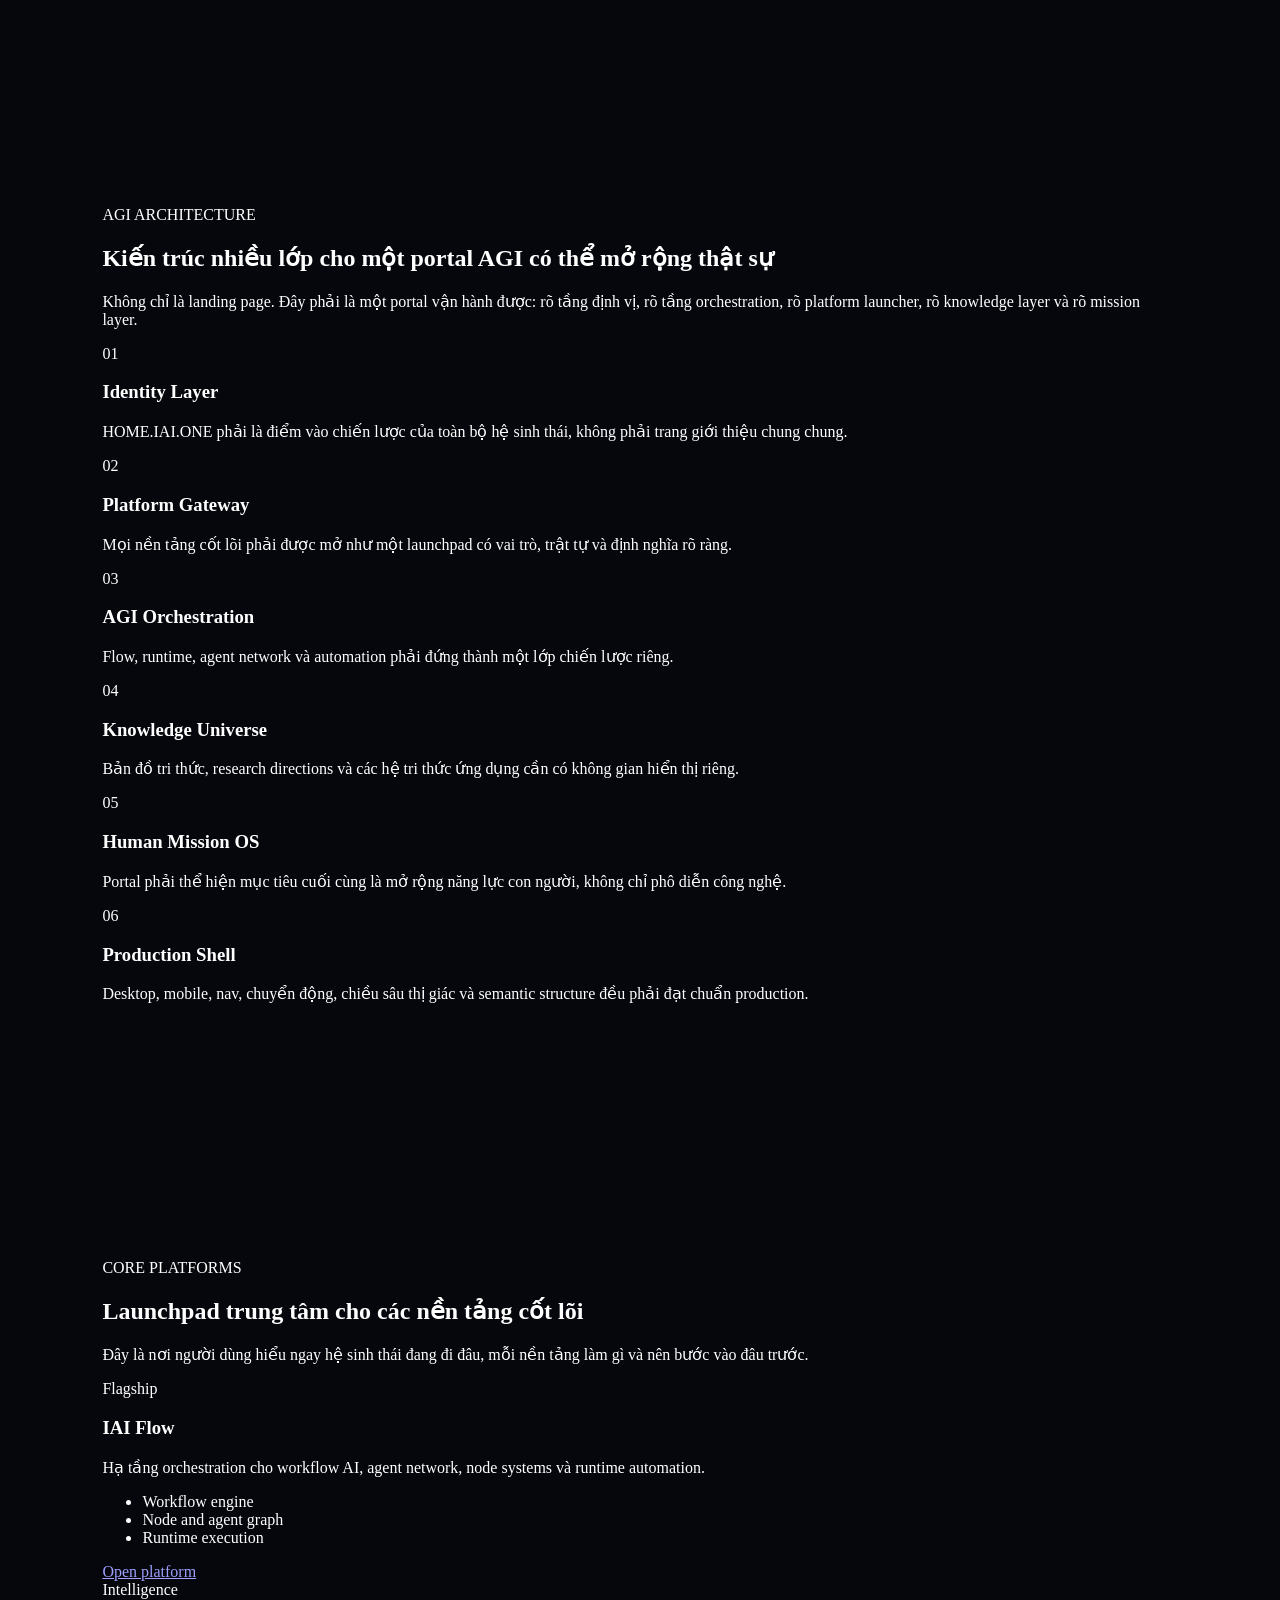
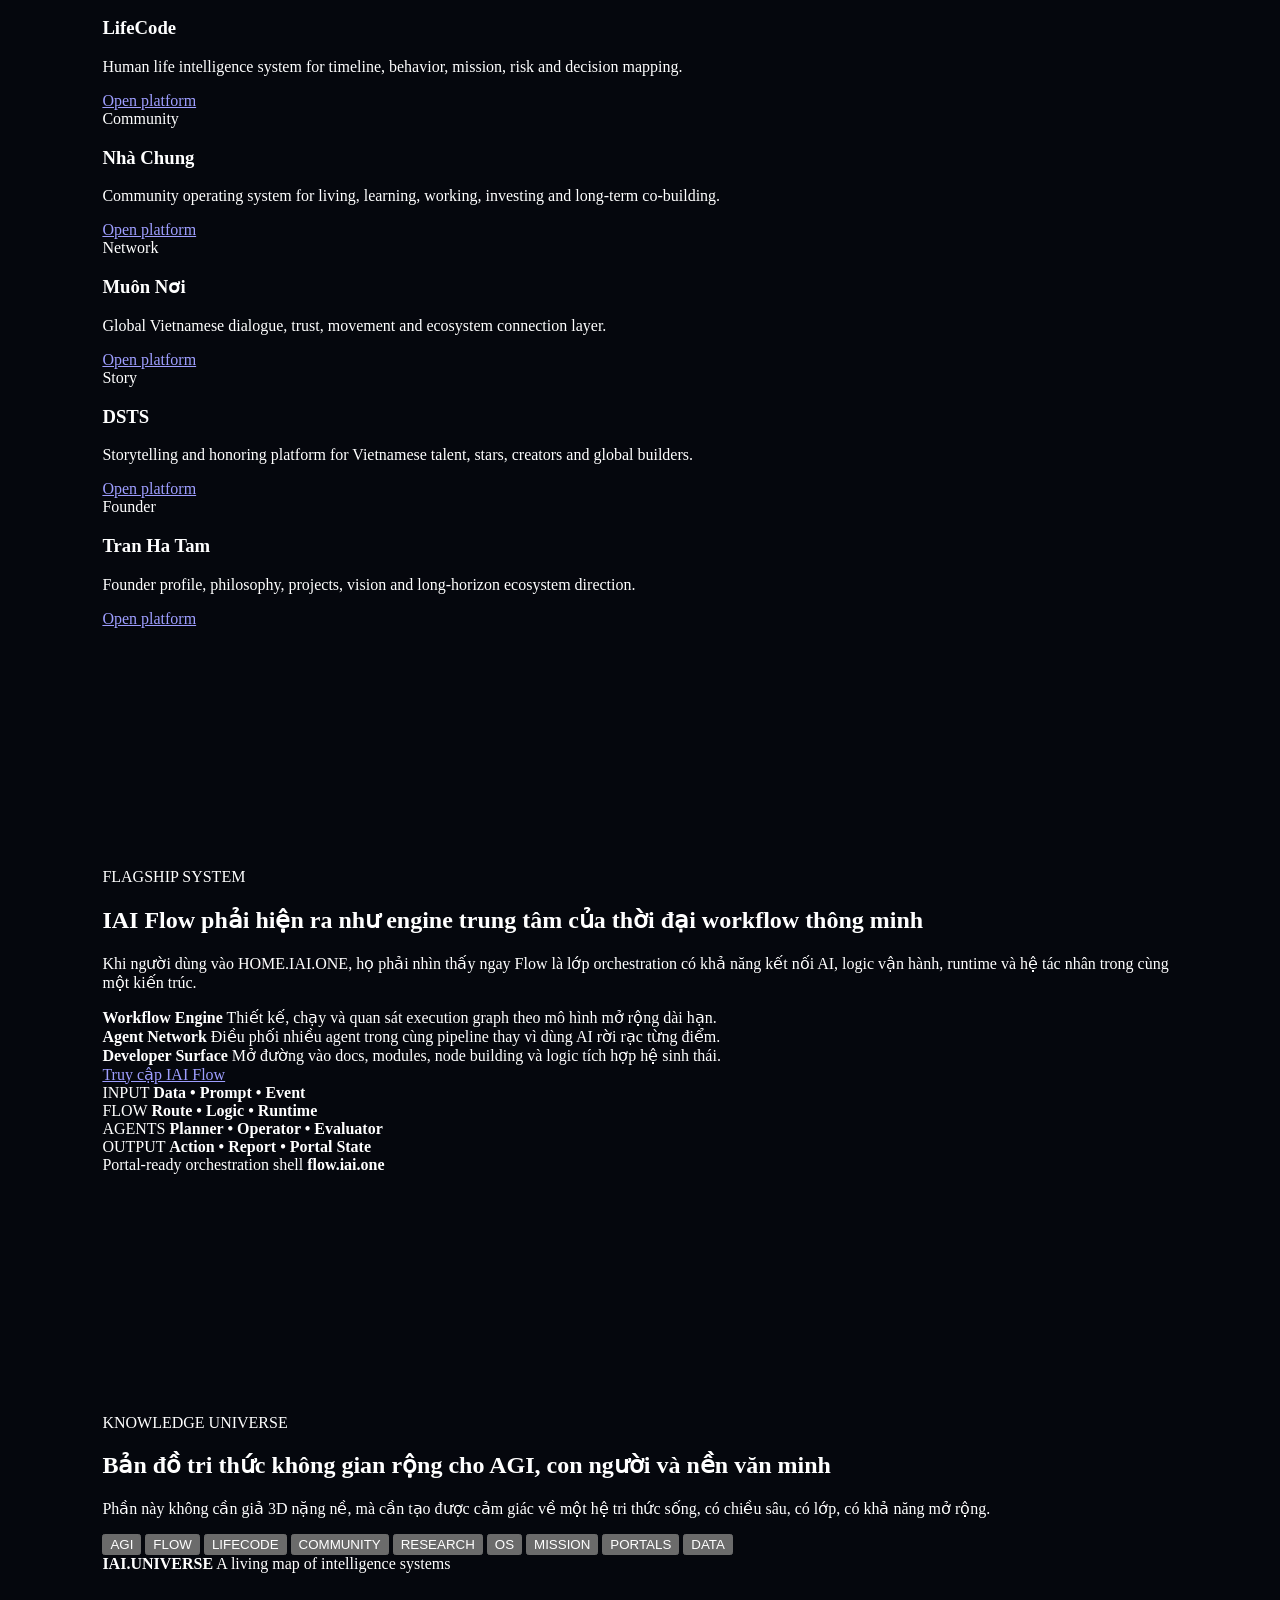
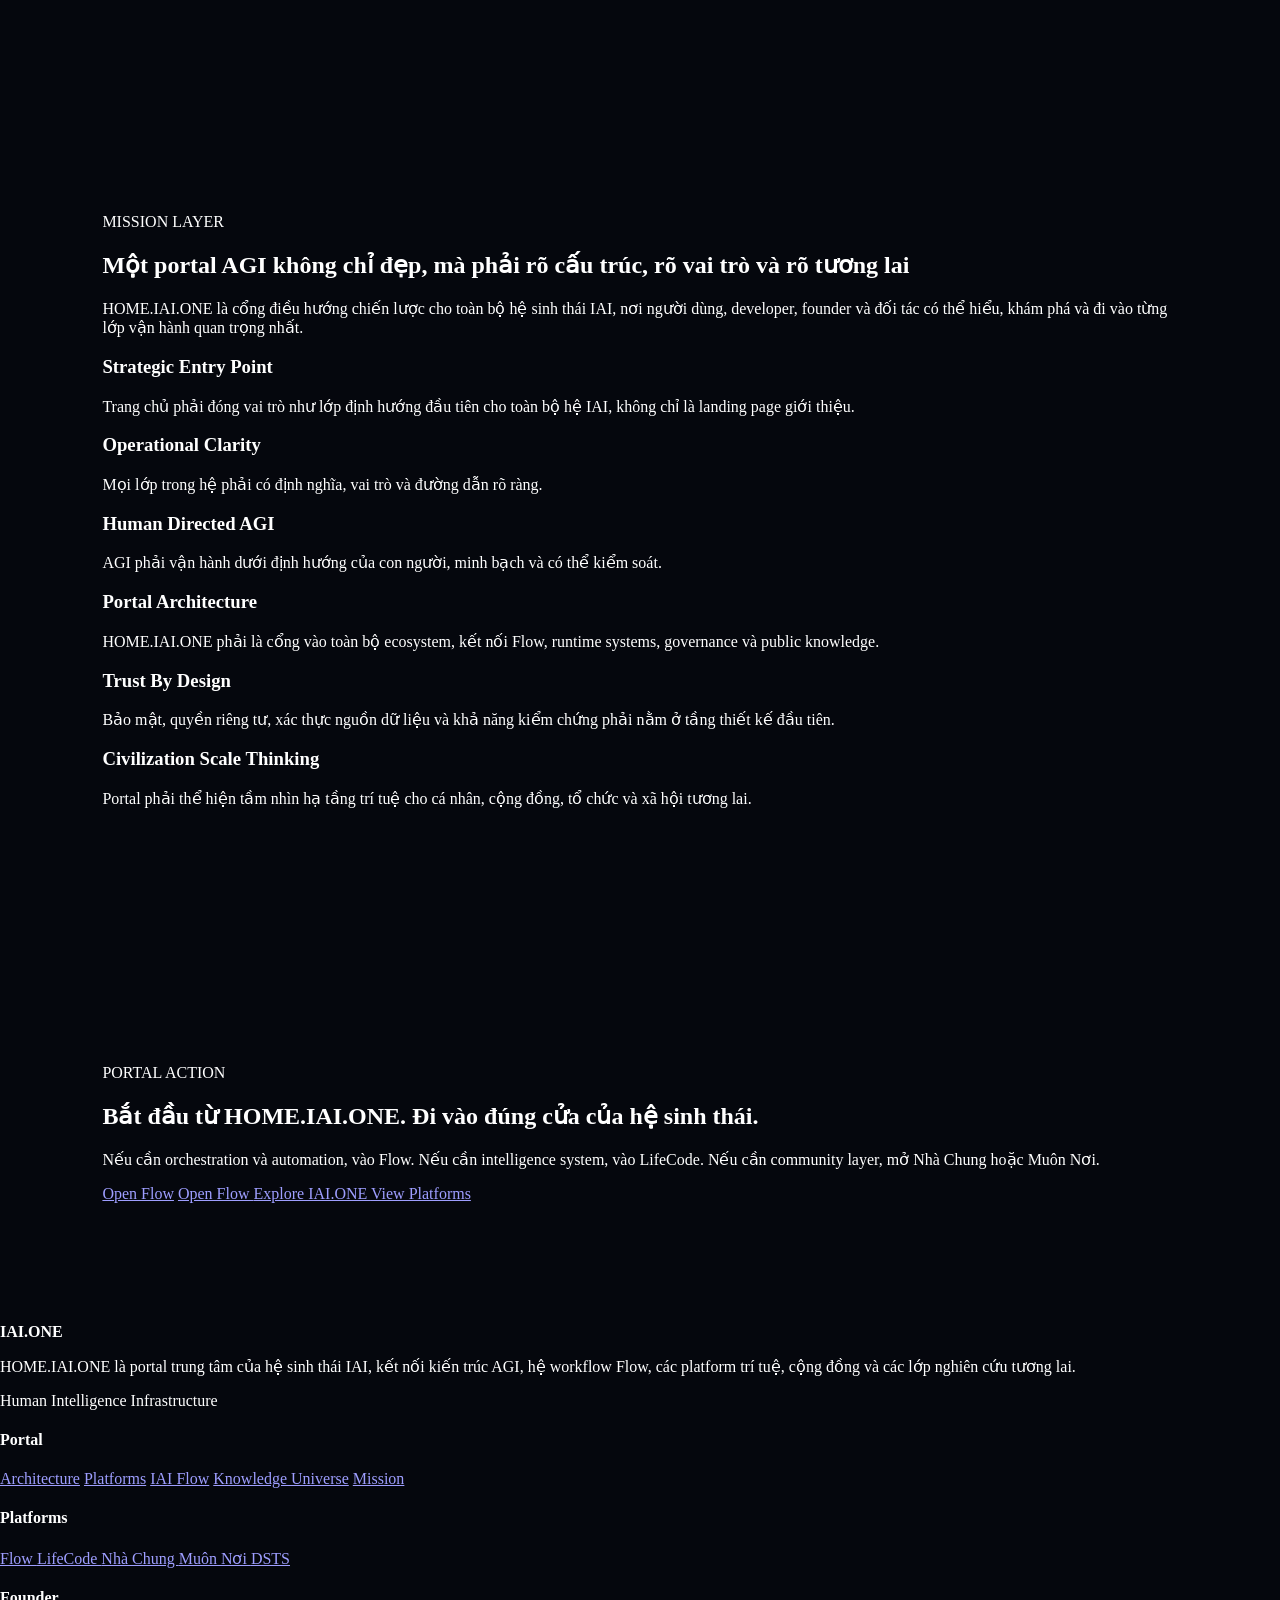
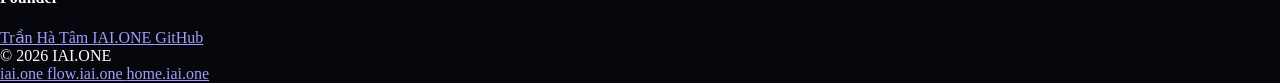
==== commit ee73a4e7: "Update index.html" ====
--- a/index.html
+++ b/index.html
@@ -1,420 +1,612 @@
-<!DOCTYPE html>
+<!doctype html>
 <html lang="vi">
-
 <head>
-
-<meta charset="UTF-8">
-<meta name="viewport" content="width=device-width,initial-scale=1.0">
-
-<title>IAI.ONE — Human Intelligence Infrastructure</title>
-
-<meta name="description" content="IAI.ONE là hạ tầng trí tuệ cho kỷ nguyên AI. Một hệ sinh thái công cụ, tri thức và cộng đồng giúp con người hiểu bản thân, ra quyết định tốt hơn và xây dựng xã hội bền vững.">
-
-<link rel="stylesheet" href="/style.css">
-
-<link rel="icon" href="/assets/logo/favicon.png">
-
-<link rel="preconnect" href="https://fonts.googleapis.com">
-<link href="https://fonts.googleapis.com/css2?family=Inter:wght@300;400;500;600;700&display=swap" rel="stylesheet">
-
+  <meta charset="utf-8" />
+  <meta name="viewport" content="width=device-width,initial-scale=1,viewport-fit=cover" />
+  <meta name="theme-color" content="#060816" />
+  <meta name="color-scheme" content="dark" />
+  <meta name="format-detection" content="telephone=no" />
+
+  <title>HOME.IAI.ONE — AGI Portal for Human Intelligence Infrastructure</title>
+  <meta name="description" content="HOME.IAI.ONE là portal trung tâm của hệ sinh thái IAI.ONE, kết nối AGI architecture, workflow infrastructure, agent systems, knowledge universe và các nền tảng cốt lõi như Flow, LifeCode, Nhà Chung, Muôn Nơi." />
+  <meta name="keywords" content="IAI.ONE, home.iai.one, AGI portal, AI workflow, agent systems, AI infrastructure, knowledge universe, Flow IAI, LifeCode, Human Intelligence Infrastructure" />
+  <meta name="robots" content="index,follow,max-image-preview:large,max-snippet:-1,max-video-preview:-1" />
+  <link rel="canonical" href="https://home.iai.one/" />
+
+  <meta property="og:type" content="website" />
+  <meta property="og:site_name" content="IAI.ONE" />
+  <meta property="og:title" content="HOME.IAI.ONE — AGI Portal for Human Intelligence Infrastructure" />
+  <meta property="og:description" content="Portal trung tâm cho AGI architecture, workflow systems, knowledge universe và hệ sinh thái IAI.ONE." />
+  <meta property="og:url" content="https://home.iai.one/" />
+  <meta property="og:image" content="https://home.iai.one/assets/og-home.jpg" />
+  <meta property="og:locale" content="vi_VN" />
+
+  <meta name="twitter:card" content="summary_large_image" />
+  <meta name="twitter:title" content="HOME.IAI.ONE — AGI Portal for Human Intelligence Infrastructure" />
+  <meta name="twitter:description" content="Portal trung tâm cho AGI architecture, workflow systems, knowledge universe và hệ sinh thái IAI.ONE." />
+  <meta name="twitter:image" content="https://home.iai.one/assets/og-home.jpg" />
+
+  <link rel="preconnect" href="https://flow.iai.one" />
+  <link rel="stylesheet" href="./style.css" />
+  <script defer src="./app.js"></script>
+
+  <script type="application/ld+json">
+  {
+    "@context":"https://schema.org",
+    "@type":"WebSite",
+    "name":"HOME.IAI.ONE",
+    "url":"https://home.iai.one/",
+    "description":"Portal trung tâm cho AGI architecture, workflow infrastructure, agent systems, knowledge universe và hệ sinh thái IAI.ONE.",
+    "publisher":{
+      "@type":"Organization",
+      "name":"IAI.ONE",
+      "url":"https://iai.one/"
+    }
+  }
+  </script>
 </head>
-
-
-
 <body>
-
-
-
-<!-- ===================================================== -->
-<!-- NAVIGATION -->
-<!-- ===================================================== -->
-
-<header class="nav">
-
-<div class="nav-inner">
-
-<div class="logo">
-
-<a href="/">IAI.ONE</a>
-
-</div>
-
-<nav class="menu">
-
-<a href="#about">About</a>
-
-<a href="#architecture">AGI</a>
-
-<a href="#civilization">Civilization</a>
-
-<a href="#knowledge">Knowledge</a>
-
-<a href="#ecosystem">Ecosystem</a>
-
-<a href="#apps">Apps</a>
-
-</nav>
-
-<div class="lang">
-
-<a href="/">VI</a>
-
-<a href="/en/">EN</a>
-
-</div>
-
-</div>
-
-</header>
-
-
-
-<!-- ===================================================== -->
-<!-- HERO -->
-<!-- ===================================================== -->
-
-<section class="hero">
-
-<h1>IAI.ONE</h1>
-
-<p>
-
-Hạ tầng trí tuệ cho kỷ nguyên AI.
-
-</p>
-
-<p>
-
-Infrastructure for Human Intelligence.
-
-</p>
-
-</section>
-
-
-
-<!-- ===================================================== -->
-<!-- ABOUT -->
-<!-- ===================================================== -->
-
-<section id="about" class="section">
-
-<h2>About IAI.ONE</h2>
-
-<p>
-
-IAI.ONE là một hệ sinh thái tri thức, công cụ và cộng đồng được xây dựng để hỗ trợ con người trong thời đại trí tuệ nhân tạo.
-
-</p>
-
-<p>
-
-IAI.ONE is an ecosystem of knowledge, tools and communities designed to support humanity in the age of artificial intelligence.
-
-</p>
-
-<ul>
-
-<li>Hiểu bản thân</li>
-<li>Ra quyết định tốt hơn</li>
-<li>Xây dựng cộng đồng</li>
-<li>Phát triển kinh tế bền vững</li>
-
-</ul>
-
-</section>
-
-
-
-<!-- ===================================================== -->
-<!-- AGI ARCHITECTURE -->
-<!-- ===================================================== -->
-
-<section id="architecture" class="section">
-
-<h2>AGI Architecture</h2>
-
-<p>
-
-Kiến trúc trí tuệ của hệ sinh thái IAI.
-
-</p>
-
-<div id="agiArchitectureGraph"></div>
-
-</section>
-
-
-
-<!-- ===================================================== -->
-<!-- CIVILIZATION OS -->
-<!-- ===================================================== -->
-
-<section id="civilization" class="section">
-
-<h2>Civilization Operating System</h2>
-
-<p>
-
-IAI.ONE không chỉ là công nghệ. Đây là một mô hình vận hành xã hội dựa trên tri thức.
-
-</p>
-
-<div id="civilizationOS"></div>
-
-</section>
-
-
-
-<!-- ===================================================== -->
-<!-- KNOWLEDGE UNIVERSE -->
-<!-- ===================================================== -->
-
-<section id="knowledge" class="section">
-
-<h2>IAI Global Knowledge Universe</h2>
-
-<p>
-
-Bản đồ tri thức 3D cho những nhà sáng tạo cuộc sống.
-
-</p>
-
-<div id="knowledgeUniverse"></div>
-
-</section>
-
-
-
-<!-- ===================================================== -->
-<!-- SUPER ECOSYSTEM MAP -->
-<!-- ===================================================== -->
-
-<section id="ecosystem" class="section">
-
-<h2>IAI Super Ecosystem Map</h2>
-
-<p>
-
-Bản đồ hệ sinh thái AGI của IAI.ONE.
-
-</p>
-
-<div id="superEcosystemMap"></div>
-
-</section>
-
-
-
-<!-- ===================================================== -->
-<!-- APP LAUNCHPAD -->
-<!-- ===================================================== -->
-
-<section id="apps" class="section">
-
-<h2>Applications</h2>
-
-<p>
-
-Các nền tảng trong hệ sinh thái.
-
-</p>
-
-<div id="appLaunchpad" class="launchpad"></div>
-
-</section>
-
-
-
-<!-- ===================================================== -->
-<!-- SUBDOMAIN DISCOVERY -->
-<!-- ===================================================== -->
-
-<section class="section">
-
-<h2>Platforms</h2>
-
-<div id="subdomainList"></div>
-
-</section>
-
-
-
-<!-- ===================================================== -->
-<!-- CORE PLATFORMS -->
-<!-- ===================================================== -->
-
-<section class="section">
-
-<h2>Core Platforms</h2>
-
-<div class="platforms">
-
-<div class="platform">
-
-<h3>LifeCode</h3>
-
-<p>
-
-Human life intelligence system.
-
-</p>
-
-<a href="https://lifecode.iai.one">Open</a>
-
-</div>
-
-<div class="platform">
-
-<h3>IAI Flow</h3>
-
-<p>
-
-AI orchestration platform.
-
-</p>
-
-<a href="https://flow.iai.one">Open</a>
-
-</div>
-
-<div class="platform">
-
-<h3>Nhà Chung</h3>
-
-<p>
-
-Community living ecosystem.
-
-</p>
-
-<a href="https://nhachung.org">Open</a>
-
-</div>
-
-<div class="platform">
-
-<h3>Muốn Nói</h3>
-
-<p>
-
-Social dialogue platform.
-
-</p>
-
-<a href="https://muonnoi.org">Open</a>
-
-</div>
-
-<div class="platform">
-
-<h3>Đường Sao Tỏa Sáng</h3>
-
-<p>
-
-Knowledge storytelling platform.
-
-</p>
-
-<a href="https://duongsaotoasang.com">Open</a>
-
-</div>
-
-<div class="platform">
-
-<h3>Tran Ha Tam</h3>
-
-<p>
-
-Founder and philosophy.
-
-</p>
-
-<a href="https://tranhatam.com">Open</a>
-
-</div>
-
-</div>
-
-</section>
-
-
-
-<!-- ===================================================== -->
-<!-- VISION -->
-<!-- ===================================================== -->
-
-<section class="section">
-
-<h2>Vision</h2>
-
-<p>
-
-Một nền văn minh nơi con người và trí tuệ nhân tạo cùng phát triển.
-
-</p>
-
-<p>
-
-A civilization where humans and artificial intelligence evolve together.
-
-</p>
-
-</section>
-
-
-
-<!-- ===================================================== -->
-<!-- MEDIA / IMAGE DEMO -->
-<!-- ===================================================== -->
-
-<section class="section">
-
-<h2>Media</h2>
-
-<p>Hình ảnh minh họa hệ sinh thái</p>
-
-<img src="/assets/images/ecosystem.jpg" alt="IAI ecosystem">
-
-</section>
-
-
-
-<!-- ===================================================== -->
-<!-- FOOTER -->
-<!-- ===================================================== -->
-
-<footer class="footer">
-
-<p>IAI.ONE</p>
-
-<p>Human Intelligence Infrastructure</p>
-
-</footer>
-
-
-
-<!-- ===================================================== -->
-<!-- SCRIPTS -->
-<!-- ===================================================== -->
-
-<script src="https://unpkg.com/three@0.158.0/build/three.min.js"></script>
-
-<script src="/assets/super-ecosystem-map.js"></script>
-
-<script src="/assets/knowledge-universe.js"></script>
-
-<script src="/assets/ecosystem-map.js"></script>
-
-<script src="/assets/launchpad.js"></script>
-
-<script src="/assets/subdomain-discovery.js"></script>
-
-<script src="/assets/agi-architecture.js"></script>
-
-<script src="/assets/civilization-os.js"></script>
-
-
+  <a class="skip-link" href="#main">Bỏ qua điều hướng</a>
+
+  <div class="site-bg" aria-hidden="true">
+    <div class="bg-grid"></div>
+    <div class="bg-orb orb-a"></div>
+    <div class="bg-orb orb-b"></div>
+    <div class="bg-orb orb-c"></div>
+  </div>
+
+  <header class="site-header" data-header>
+    <div class="container header-inner">
+      <a class="brand" href="#top" aria-label="HOME.IAI.ONE">
+        <span class="brand-mark"></span>
+        <span class="brand-copy">
+          <strong>HOME.IAI.ONE</strong>
+          <em>AGI Portal</em>
+        </span>
+      </a>
+
+      <nav class="desktop-nav" aria-label="Điều hướng chính">
+        <a href="#hero">Portal</a>
+        <a href="#architecture">Architecture</a>
+        <a href="#platforms">Platforms</a>
+        <a href="#flow-focus">Flow</a>
+        <a href="#universe">Universe</a>
+        <a href="#mission">Mission</a>
+      </nav>
+
+      <div class="header-actions">
+        <button class="lang-toggle" type="button" data-lang-toggle aria-label="Chuyển đổi ngôn ngữ">
+          <span data-lang-label>VI</span>
+        </button>
+
+        <a class="button button-ghost desktop-only" href="https://flow.iai.one/" target="_blank" rel="noopener">Open Flow</a>
+
+        <button class="menu-toggle" type="button" data-menu-toggle aria-expanded="false" aria-controls="mobileMenu" aria-label="Mở menu">
+          <span></span>
+          <span></span>
+        </button>
+      </div>
+    </div>
+
+    <div class="mobile-menu" id="mobileMenu" data-mobile-menu>
+      <nav class="mobile-nav" aria-label="Điều hướng di động">
+        <a href="#hero">Portal</a>
+        <a href="#architecture">Architecture</a>
+        <a href="#platforms">Platforms</a>
+        <a href="#flow-focus">Flow</a>
+        <a href="#universe">Universe</a>
+        <a href="#mission">Mission</a>
+        <a href="https://flow.iai.one/" target="_blank" rel="noopener">Open Flow</a>
+      </nav>
+    </div>
+  </header>
+
+  <main id="main">
+    <section class="hero section" id="hero">
+      <div class="container hero-grid">
+        <div class="hero-copy reveal">
+          <div class="eyebrow" data-i18n="heroEyebrow">HUMAN INTELLIGENCE INFRASTRUCTURE</div>
+          <h1 data-i18n="heroTitle">Portal trung tâm cho AGI architecture, workflow systems và hệ sinh thái trí tuệ thế hệ mới.</h1>
+          <p class="hero-lead" data-i18n="heroLead">
+            HOME.IAI.ONE không chỉ là trang chủ. Đây là lớp định vị chiến lược cho toàn bộ hệ IAI.ONE: nơi kết nối orchestration, platform launcher, knowledge universe, mission systems và những cổng vận hành quan trọng nhất.
+          </p>
+
+          <div class="hero-actions">
+            <a class="button button-primary" href="#platforms" data-i18n="heroPrimary">Khám phá portal</a>
+            <a class="button button-secondary" href="https://flow.iai.one/" target="_blank" rel="noopener" data-i18n="heroSecondary">Mở IAI Flow</a>
+          </div>
+
+          <ul class="hero-metrics" aria-label="Tóm tắt hệ thống">
+            <li class="metric-card reveal">
+              <strong data-count="12">0</strong>
+              <span data-i18n="metric1">Lớp vận hành cốt lõi</span>
+            </li>
+            <li class="metric-card reveal">
+              <strong data-count="9">0</strong>
+              <span data-i18n="metric2">Portal và nền tảng liên kết</span>
+            </li>
+            <li class="metric-card reveal">
+              <strong data-count="99">0</strong>
+              <span data-i18n="metric3">Khả năng mở rộng theo cụm</span>
+            </li>
+          </ul>
+        </div>
+
+        <div class="hero-visual reveal">
+          <div class="hero-panel glass">
+            <div class="panel-top">
+              <span class="window-dot"></span>
+              <span class="window-dot"></span>
+              <span class="window-dot"></span>
+            </div>
+
+            <div class="portal-core">
+              <div class="core-ring ring-a"></div>
+              <div class="core-ring ring-b"></div>
+              <div class="core-ring ring-c"></div>
+
+              <div class="core-center">
+                <span>IAI</span>
+                <small>AGI Portal</small>
+              </div>
+
+              <button class="orbit-node node-1" type="button" data-scroll="#architecture">ARCH</button>
+              <button class="orbit-node node-2" type="button" data-scroll="#platforms">APPS</button>
+              <button class="orbit-node node-3" type="button" data-scroll="#flow-focus">FLOW</button>
+              <button class="orbit-node node-4" type="button" data-scroll="#universe">KNOW</button>
+              <button class="orbit-node node-5" type="button" data-scroll="#mission">OS</button>
+            </div>
+
+            <div class="portal-status">
+              <div class="status-box">
+                <span data-i18n="statusLabel1">Runtime</span>
+                <strong>Stable</strong>
+              </div>
+              <div class="status-box">
+                <span data-i18n="statusLabel2">Mode</span>
+                <strong>Production</strong>
+              </div>
+              <div class="status-box">
+                <span data-i18n="statusLabel3">Access</span>
+                <strong>Public Portal</strong>
+              </div>
+            </div>
+          </div>
+        </div>
+      </div>
+    </section>
+
+    <section class="section section-intro">
+      <div class="container">
+        <div class="intro-banner glass reveal">
+          <div class="intro-copy">
+            <div class="eyebrow">PORTAL LOGIC</div>
+            <h2 data-i18n="introTitle">Một portal AGI mạnh phải rõ thứ tự đi vào hệ thống</h2>
+            <p data-i18n="introLead">
+              Người dùng phải nhìn ra ngay đâu là tầng định vị, đâu là tầng orchestration, đâu là tầng platform launcher, đâu là lớp tri thức, đâu là mission layer và đâu là những cổng quan trọng nhất để bắt đầu.
+            </p>
+          </div>
+          <div class="intro-mini-grid">
+            <div class="mini-box reveal">
+              <strong>01</strong>
+              <span>Identity</span>
+            </div>
+            <div class="mini-box reveal">
+              <strong>02</strong>
+              <span>Gateway</span>
+            </div>
+            <div class="mini-box reveal">
+              <strong>03</strong>
+              <span>Orchestration</span>
+            </div>
+            <div class="mini-box reveal">
+              <strong>04</strong>
+              <span>Universe</span>
+            </div>
+          </div>
+        </div>
+      </div>
+    </section>
+
+    <section class="section" id="architecture">
+      <div class="container">
+        <div class="section-head reveal">
+          <div class="eyebrow" data-i18n="architectureEyebrow">AGI ARCHITECTURE</div>
+          <h2 data-i18n="architectureTitle">Kiến trúc nhiều lớp cho một portal AGI có thể mở rộng thật sự</h2>
+          <p data-i18n="architectureLead">
+            Không chỉ là landing page. Đây phải là một portal vận hành được: rõ tầng định vị, rõ tầng orchestration, rõ platform launcher, rõ knowledge layer và rõ mission layer.
+          </p>
+        </div>
+
+        <div class="architecture-grid">
+          <article class="feature-card reveal">
+            <span class="feature-index">01</span>
+            <h3 data-i18n="arch1Title">Identity Layer</h3>
+            <p data-i18n="arch1Text">HOME.IAI.ONE phải là điểm vào chiến lược của toàn bộ hệ sinh thái, không phải trang giới thiệu chung chung.</p>
+          </article>
+
+          <article class="feature-card reveal">
+            <span class="feature-index">02</span>
+            <h3 data-i18n="arch2Title">Platform Gateway</h3>
+            <p data-i18n="arch2Text">Mọi nền tảng cốt lõi phải được mở như một launchpad có vai trò, trật tự và định nghĩa rõ ràng.</p>
+          </article>
+
+          <article class="feature-card reveal">
+            <span class="feature-index">03</span>
+            <h3 data-i18n="arch3Title">AGI Orchestration</h3>
+            <p data-i18n="arch3Text">Flow, runtime, agent network và automation phải đứng thành một lớp chiến lược riêng.</p>
+          </article>
+
+          <article class="feature-card reveal">
+            <span class="feature-index">04</span>
+            <h3 data-i18n="arch4Title">Knowledge Universe</h3>
+            <p data-i18n="arch4Text">Bản đồ tri thức, research directions và các hệ tri thức ứng dụng cần có không gian hiển thị riêng.</p>
+          </article>
+
+          <article class="feature-card reveal">
+            <span class="feature-index">05</span>
+            <h3 data-i18n="arch5Title">Human Mission OS</h3>
+            <p data-i18n="arch5Text">Portal phải thể hiện mục tiêu cuối cùng là mở rộng năng lực con người, không chỉ phô diễn công nghệ.</p>
+          </article>
+
+          <article class="feature-card reveal">
+            <span class="feature-index">06</span>
+            <h3 data-i18n="arch6Title">Production Shell</h3>
+            <p data-i18n="arch6Text">Desktop, mobile, nav, chuyển động, chiều sâu thị giác và semantic structure đều phải đạt chuẩn production.</p>
+          </article>
+        </div>
+      </div>
+    </section>
+
+    <section class="section" id="platforms">
+      <div class="container">
+        <div class="section-head reveal">
+          <div class="eyebrow" data-i18n="platformsEyebrow">CORE PLATFORMS</div>
+          <h2 data-i18n="platformsTitle">Launchpad trung tâm cho các nền tảng cốt lõi</h2>
+          <p data-i18n="platformsLead">
+            Đây là nơi người dùng hiểu ngay hệ sinh thái đang đi đâu, mỗi nền tảng làm gì và nên bước vào đâu trước.
+          </p>
+        </div>
+
+        <div class="platform-grid">
+          <article class="platform-card featured reveal">
+            <div class="platform-top">
+              <span class="platform-badge">Flagship</span>
+              <h3>IAI Flow</h3>
+            </div>
+            <p data-i18n="flowCardText">Hạ tầng orchestration cho workflow AI, agent network, node systems và runtime automation.</p>
+            <ul class="platform-points">
+              <li>Workflow engine</li>
+              <li>Node and agent graph</li>
+              <li>Runtime execution</li>
+            </ul>
+            <a href="https://flow.iai.one/" target="_blank" rel="noopener">Open platform</a>
+          </article>
+
+          <article class="platform-card reveal">
+            <div class="platform-top">
+              <span class="platform-badge">Intelligence</span>
+              <h3>LifeCode</h3>
+            </div>
+            <p>Human life intelligence system for timeline, behavior, mission, risk and decision mapping.</p>
+            <a href="https://lifecode.iai.one/" target="_blank" rel="noopener">Open platform</a>
+          </article>
+
+          <article class="platform-card reveal">
+            <div class="platform-top">
+              <span class="platform-badge">Community</span>
+              <h3>Nhà Chung</h3>
+            </div>
+            <p>Community operating system for living, learning, working, investing and long-term co-building.</p>
+            <a href="https://nhachung.org/" target="_blank" rel="noopener">Open platform</a>
+          </article>
+
+          <article class="platform-card reveal">
+            <div class="platform-top">
+              <span class="platform-badge">Network</span>
+              <h3>Muôn Nơi</h3>
+            </div>
+            <p>Global Vietnamese dialogue, trust, movement and ecosystem connection layer.</p>
+            <a href="https://muonnoi.org/" target="_blank" rel="noopener">Open platform</a>
+          </article>
+
+          <article class="platform-card reveal">
+            <div class="platform-top">
+              <span class="platform-badge">Story</span>
+              <h3>DSTS</h3>
+            </div>
+            <p>Storytelling and honoring platform for Vietnamese talent, stars, creators and global builders.</p>
+            <a href="https://duongsaotoasang.com/" target="_blank" rel="noopener">Open platform</a>
+          </article>
+
+          <article class="platform-card reveal">
+            <div class="platform-top">
+              <span class="platform-badge">Founder</span>
+              <h3>Tran Ha Tam</h3>
+            </div>
+            <p>Founder profile, philosophy, projects, vision and long-horizon ecosystem direction.</p>
+            <a href="https://tranhatam.com/" target="_blank" rel="noopener">Open platform</a>
+          </article>
+        </div>
+      </div>
+    </section>
+
+    <section class="section" id="flow-focus">
+      <div class="container flow-grid">
+        <div class="flow-copy reveal">
+          <div class="eyebrow" data-i18n="flowEyebrow">FLAGSHIP SYSTEM</div>
+          <h2 data-i18n="flowTitle">IAI Flow phải hiện ra như engine trung tâm của thời đại workflow thông minh</h2>
+          <p data-i18n="flowLead">
+            Khi người dùng vào HOME.IAI.ONE, họ phải nhìn thấy ngay Flow là lớp orchestration có khả năng kết nối AI, logic vận hành, runtime và hệ tác nhân trong cùng một kiến trúc.
+          </p>
+
+          <div class="flow-checklist">
+            <div class="check-item reveal">
+              <strong>Workflow Engine</strong>
+              <span data-i18n="flowPoint1">Thiết kế, chạy và quan sát execution graph theo mô hình mở rộng dài hạn.</span>
+            </div>
+            <div class="check-item reveal">
+              <strong>Agent Network</strong>
+              <span data-i18n="flowPoint2">Điều phối nhiều agent trong cùng pipeline thay vì dùng AI rời rạc từng điểm.</span>
+            </div>
+            <div class="check-item reveal">
+              <strong>Developer Surface</strong>
+              <span data-i18n="flowPoint3">Mở đường vào docs, modules, node building và logic tích hợp hệ sinh thái.</span>
+            </div>
+          </div>
+
+          <a class="button button-primary" href="https://flow.iai.one/" target="_blank" rel="noopener" data-i18n="flowButton">Truy cập IAI Flow</a>
+        </div>
+
+        <div class="flow-visual reveal">
+          <div class="flow-board glass">
+            <div class="board-row">
+              <div class="board-box">
+                <span>INPUT</span>
+                <strong>Data • Prompt • Event</strong>
+              </div>
+              <div class="board-arrow"></div>
+              <div class="board-box active">
+                <span>FLOW</span>
+                <strong>Route • Logic • Runtime</strong>
+              </div>
+            </div>
+
+            <div class="board-row">
+              <div class="board-box">
+                <span>AGENTS</span>
+                <strong>Planner • Operator • Evaluator</strong>
+              </div>
+              <div class="board-arrow"></div>
+              <div class="board-box">
+                <span>OUTPUT</span>
+                <strong>Action • Report • Portal State</strong>
+              </div>
+            </div>
+
+            <div class="board-footer">
+              <span>Portal-ready orchestration shell</span>
+              <strong>flow.iai.one</strong>
+            </div>
+          </div>
+        </div>
+      </div>
+    </section>
+
+    <section class="section" id="universe">
+      <div class="container">
+        <div class="section-head reveal">
+          <div class="eyebrow" data-i18n="universeEyebrow">KNOWLEDGE UNIVERSE</div>
+          <h2 data-i18n="universeTitle">Bản đồ tri thức không gian rộng cho AGI, con người và nền văn minh</h2>
+          <p data-i18n="universeLead">
+            Phần này không cần giả 3D nặng nề, mà cần tạo được cảm giác về một hệ tri thức sống, có chiều sâu, có lớp, có khả năng mở rộng.
+          </p>
+        </div>
+
+        <div class="universe-map glass reveal">
+          <button class="universe-node u1" type="button">AGI</button>
+          <button class="universe-node u2" type="button">FLOW</button>
+          <button class="universe-node u3" type="button">LIFECODE</button>
+          <button class="universe-node u4" type="button">COMMUNITY</button>
+          <button class="universe-node u5" type="button">RESEARCH</button>
+          <button class="universe-node u6" type="button">OS</button>
+          <button class="universe-node u7" type="button">MISSION</button>
+          <button class="universe-node u8" type="button">PORTALS</button>
+          <button class="universe-node u9" type="button">DATA</button>
+
+          <div class="universe-center">
+            <strong>IAI.UNIVERSE</strong>
+            <span data-i18n="universeCenter">A living map of intelligence systems</span>
+          </div>
+        </div>
+      </div>
+    </section>
+
+    <section class="section" id="mission">
+      <div class="container">
+        <div class="section-head reveal">
+          <div class="eyebrow" data-i18n="missionEyebrow">MISSION LAYER</div>
+          <h2 data-i18n="missionTitle">Một portal AGI không chỉ đẹp, mà phải rõ cấu trúc, rõ vai trò và rõ tương lai</h2>
+          <p data-i18n="missionLead">
+            HOME.IAI.ONE là cổng điều hướng chiến lược cho toàn bộ hệ sinh thái IAI, nơi người dùng, developer, founder và đối tác có thể hiểu, khám phá và đi vào từng lớp vận hành quan trọng nhất.
+          </p>
+        </div>
+
+        <div class="mission-grid">
+          <article class="mission-card reveal">
+            <h3 data-i18n="missionCard1Title">Strategic Entry Point</h3>
+            <p data-i18n="missionCard1Text">Trang chủ phải đóng vai trò như lớp định hướng đầu tiên cho toàn bộ hệ IAI, không chỉ là landing page giới thiệu.</p>
+          </article>
+
+          <article class="mission-card reveal">
+            <h3 data-i18n="missionCard2Title">Operational Clarity</h3>
+            <p data-i18n="missionCard2Text">Mọi lớp trong hệ phải có định nghĩa, vai trò và đường dẫn rõ ràng.</p>
+          </article>
+
+          <article class="mission-card reveal">
+            <h3 data-i18n="missionCard3Title">Human Directed AGI</h3>
+            <p data-i18n="missionCard3Text">AGI phải vận hành dưới định hướng của con người, minh bạch và có thể kiểm soát.</p>
+          </article>
+
+          <article class="mission-card reveal">
+            <h3 data-i18n="missionCard4Title">Portal Architecture</h3>
+            <p data-i18n="missionCard4Text">HOME.IAI.ONE phải là cổng vào toàn bộ ecosystem, kết nối Flow, runtime systems, governance và public knowledge.</p>
+          </article>
+
+          <article class="mission-card reveal">
+            <h3 data-i18n="missionCard5Title">Trust By Design</h3>
+            <p data-i18n="missionCard5Text">Bảo mật, quyền riêng tư, xác thực nguồn dữ liệu và khả năng kiểm chứng phải nằm ở tầng thiết kế đầu tiên.</p>
+          </article>
+
+          <article class="mission-card reveal">
+            <h3 data-i18n="missionCard6Title">Civilization Scale Thinking</h3>
+            <p data-i18n="missionCard6Text">Portal phải thể hiện tầm nhìn hạ tầng trí tuệ cho cá nhân, cộng đồng, tổ chức và xã hội tương lai.</p>
+          </article>
+        </div>
+      </div>
+    </section>
+
+    <section class="section">
+      <div class="container">
+        <div class="cta-panel glass reveal">
+          <div class="cta-copy">
+            <div class="eyebrow">PORTAL ACTION</div>
+            <h2 data-i18n="ctaTitle">Bắt đầu từ HOME.IAI.ONE. Đi vào đúng cửa của hệ sinh thái.</h2>
+            <p data-i18n="ctaText">
+              Nếu cần orchestration và automation, vào Flow. Nếu cần intelligence system, vào LifeCode. Nếu cần community layer, mở Nhà Chung hoặc Muôn Nơi.
+            </p>
+          </div>
+
+          <div class="cta-actions">
+            <a class="button button-primary" href="https://flow.iai.one/" target="_blank" rel="noopener">Open Flow</a>
+            <a class="button button-secondary" href="          <div class="cta-actions">
+            <a class="button button-primary" href="https://flow.iai.one/" target="_blank" rel="noopener">
+              Open Flow
+            </a>
+
+            <a class="button button-secondary" href="https://iai.one/" target="_blank" rel="noopener">
+              Explore IAI.ONE
+            </a>
+
+            <a class="button button-ghost" href="#platforms">
+              View Platforms
+            </a>
+          </div>
+        </div>
+      </section>
+
+    </main>
+
+    <footer class="site-footer">
+      <div class="container footer-grid">
+
+        <div class="footer-brand">
+          <div class="footer-logo">
+            <span class="logo-mark"></span>
+            <strong>IAI.ONE</strong>
+          </div>
+
+          <p>
+            HOME.IAI.ONE là portal trung tâm của hệ sinh thái IAI, kết nối
+            kiến trúc AGI, hệ workflow Flow, các platform trí tuệ, cộng đồng
+            và các lớp nghiên cứu tương lai.
+          </p>
+
+          <div class="footer-meta">
+            <span>Human Intelligence Infrastructure</span>
+          </div>
+        </div>
+
+        <div class="footer-col">
+          <h4>Portal</h4>
+
+          <nav>
+            <a href="#architecture">Architecture</a>
+            <a href="#platforms">Platforms</a>
+            <a href="#flow">IAI Flow</a>
+            <a href="#universe">Knowledge Universe</a>
+            <a href="#mission">Mission</a>
+          </nav>
+        </div>
+
+        <div class="footer-col">
+          <h4>Platforms</h4>
+
+          <nav>
+            <a href="https://flow.iai.one/" target="_blank" rel="noopener">
+              Flow
+            </a>
+
+            <a href="https://lifecode.iai.one/" target="_blank" rel="noopener">
+              LifeCode
+            </a>
+
+            <a href="https://nhachung.org/" target="_blank" rel="noopener">
+              Nhà Chung
+            </a>
+
+            <a href="https://muonnoi.org/" target="_blank" rel="noopener">
+              Muôn Nơi
+            </a>
+
+            <a href="https://duongsaotoasang.com/" target="_blank" rel="noopener">
+              DSTS
+            </a>
+          </nav>
+        </div>
+
+        <div class="footer-col">
+          <h4>Founder</h4>
+
+          <nav>
+            <a href="https://tranhatam.com/" target="_blank" rel="noopener">
+              Trần Hà Tâm
+            </a>
+
+            <a href="https://iai.one/" target="_blank" rel="noopener">
+              IAI.ONE
+            </a>
+
+            <a href="https://github.com/tranhatam-collab/IAI.ONE" target="_blank" rel="noopener">
+              GitHub
+            </a>
+          </nav>
+        </div>
+
+      </div>
+
+      <div class="footer-bottom">
+        <div class="container footer-bottom-inner">
+
+          <span class="copyright">
+            © <span id="year"></span> IAI.ONE
+          </span>
+
+          <div class="footer-links">
+            <a href="https://iai.one/" target="_blank" rel="noopener">
+              iai.one
+            </a>
+
+            <a href="https://flow.iai.one/" target="_blank" rel="noopener">
+              flow.iai.one
+            </a>
+
+            <a href="https://home.iai.one/" target="_blank" rel="noopener">
+              home.iai.one
+            </a>
+          </div>
+
+        </div>
+      </div>
+
+    </footer>
+
+  </div>
+
+  <script>
+    document.getElementById("year").textContent =
+      new Date().getFullYear();
+  </script>
 
 </body>
 </html>
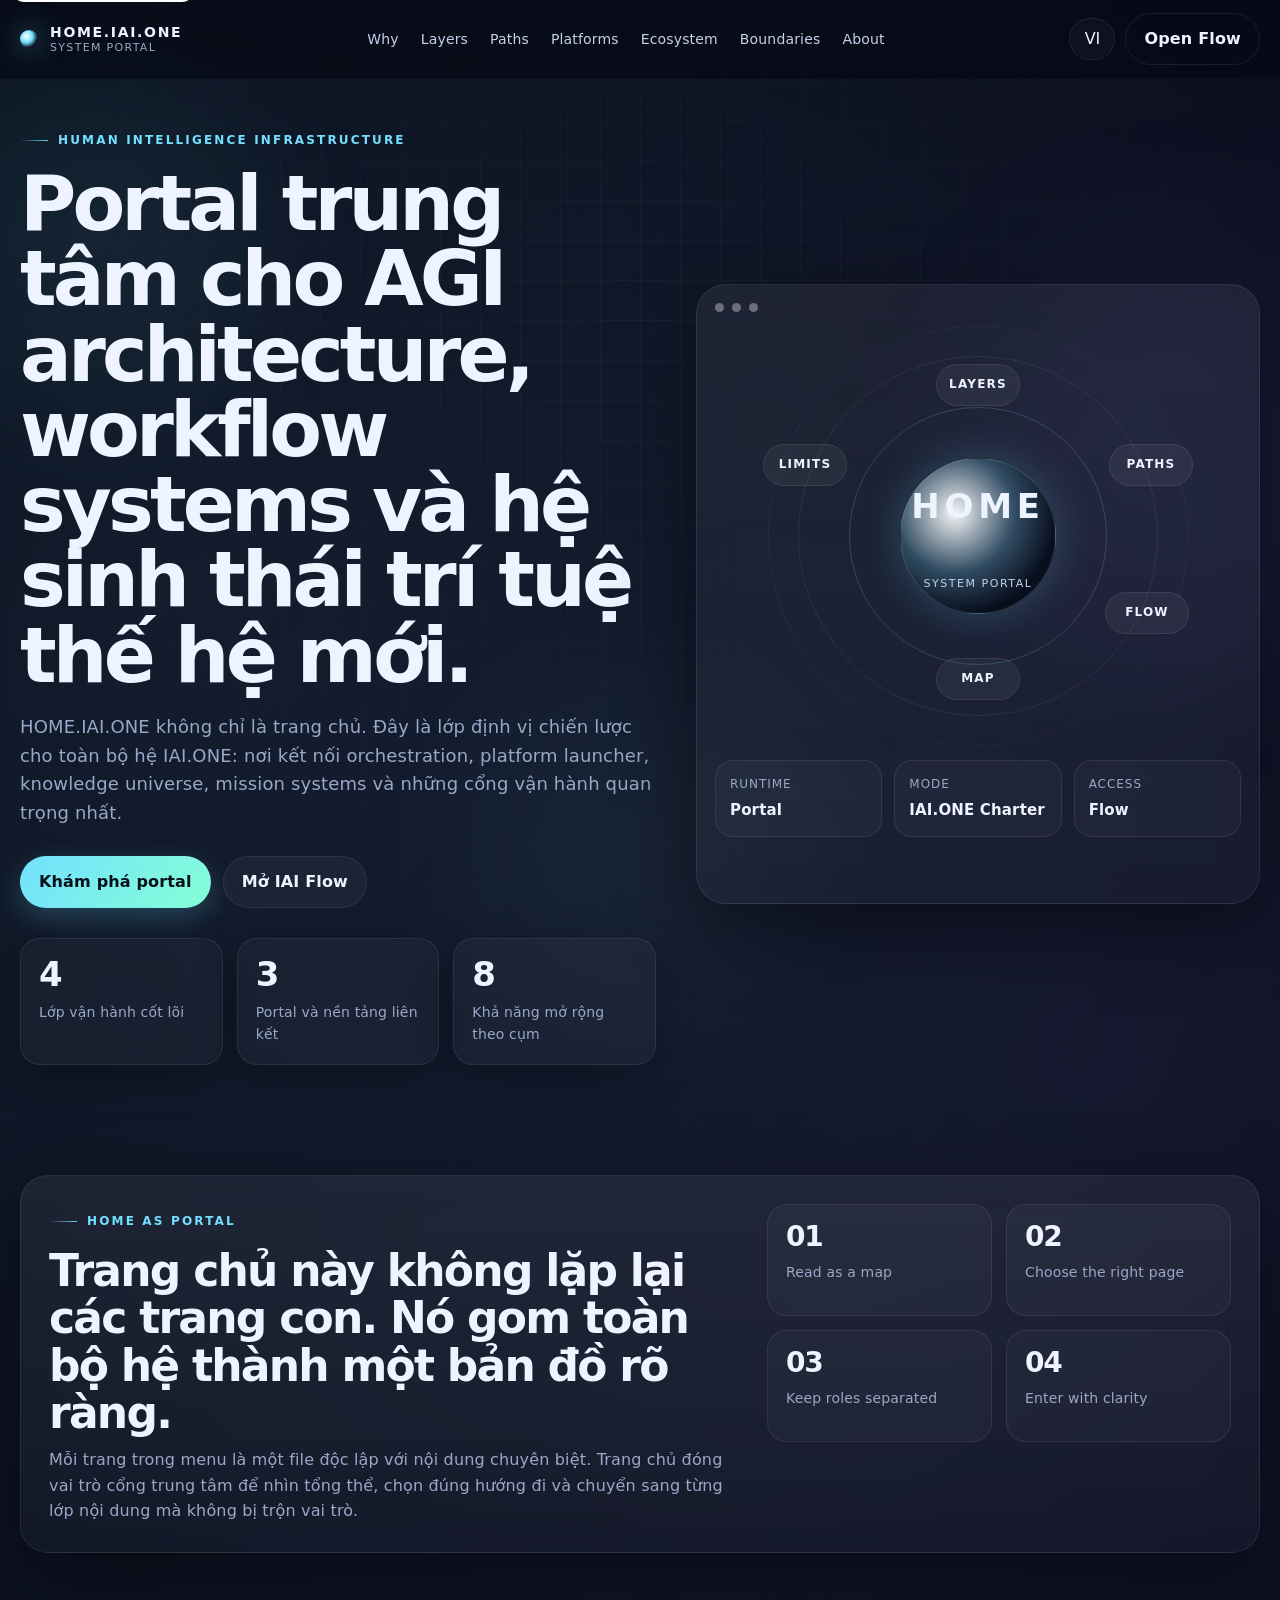
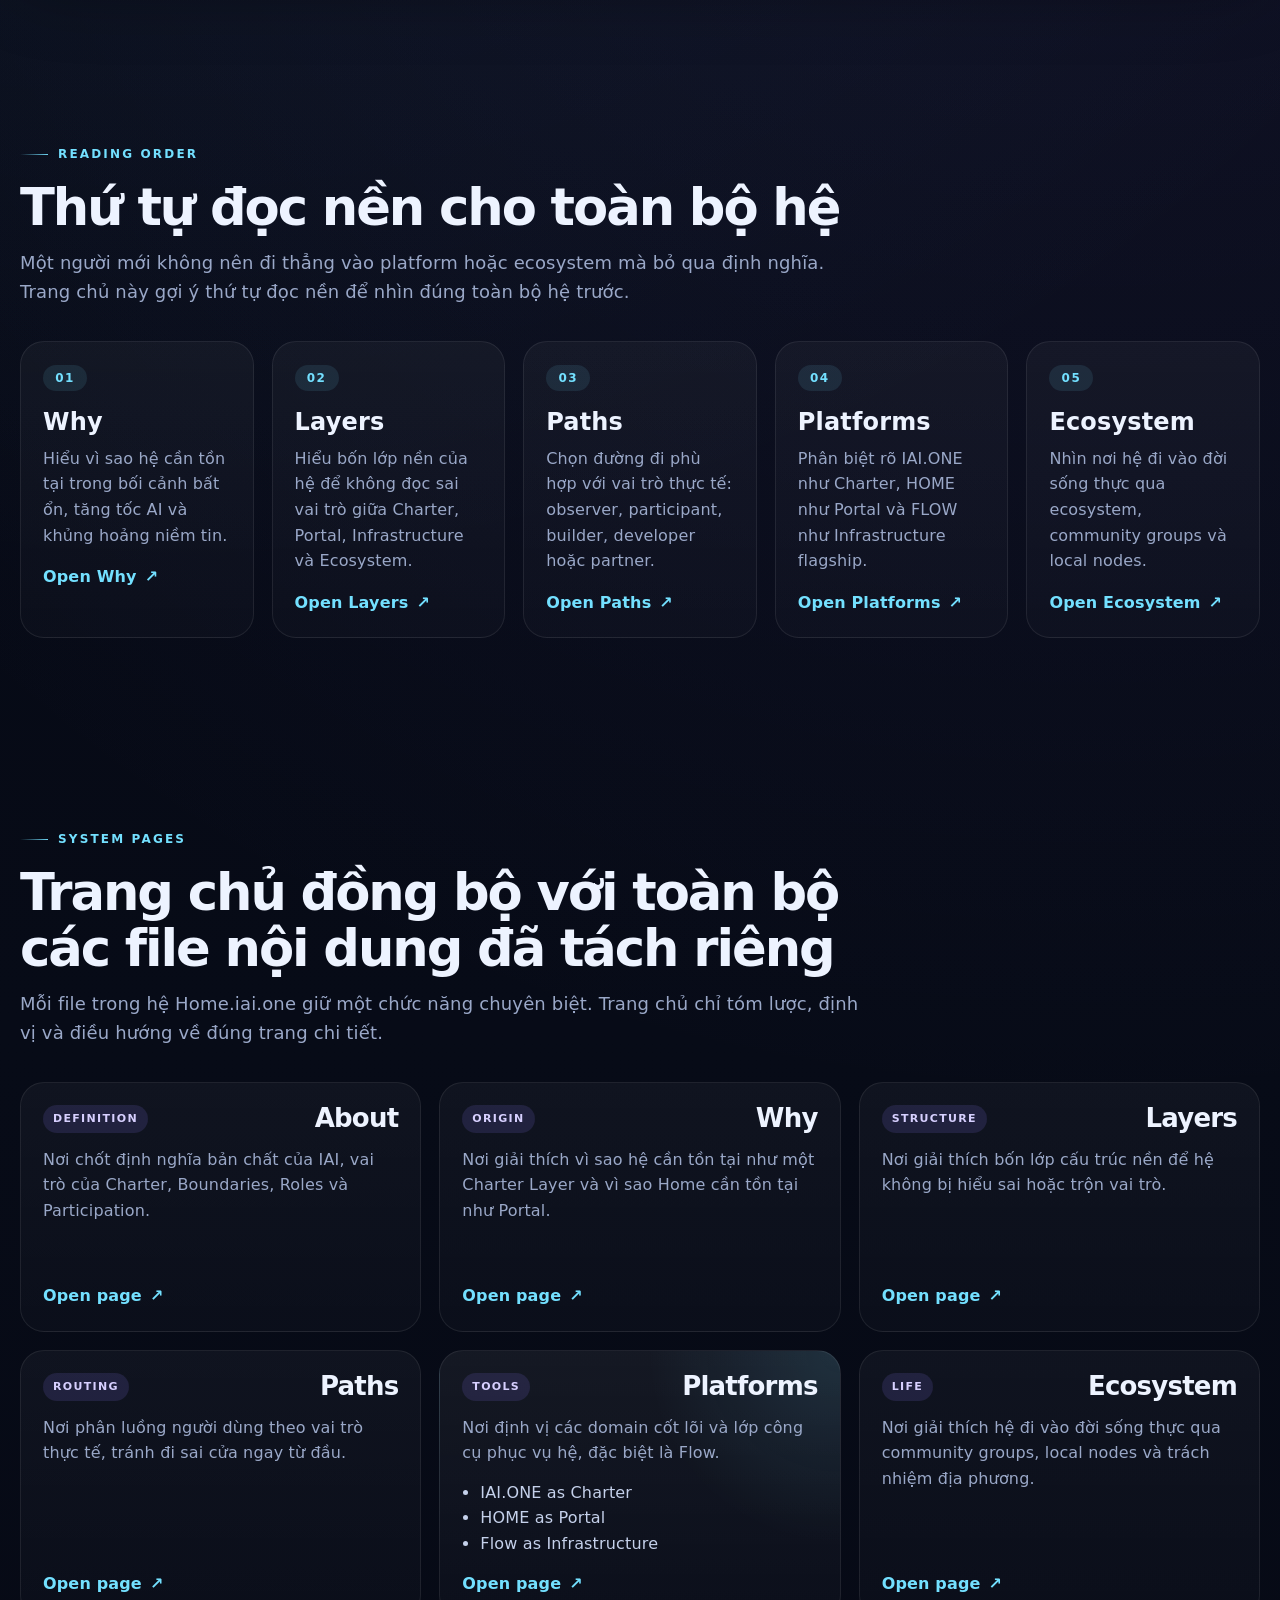
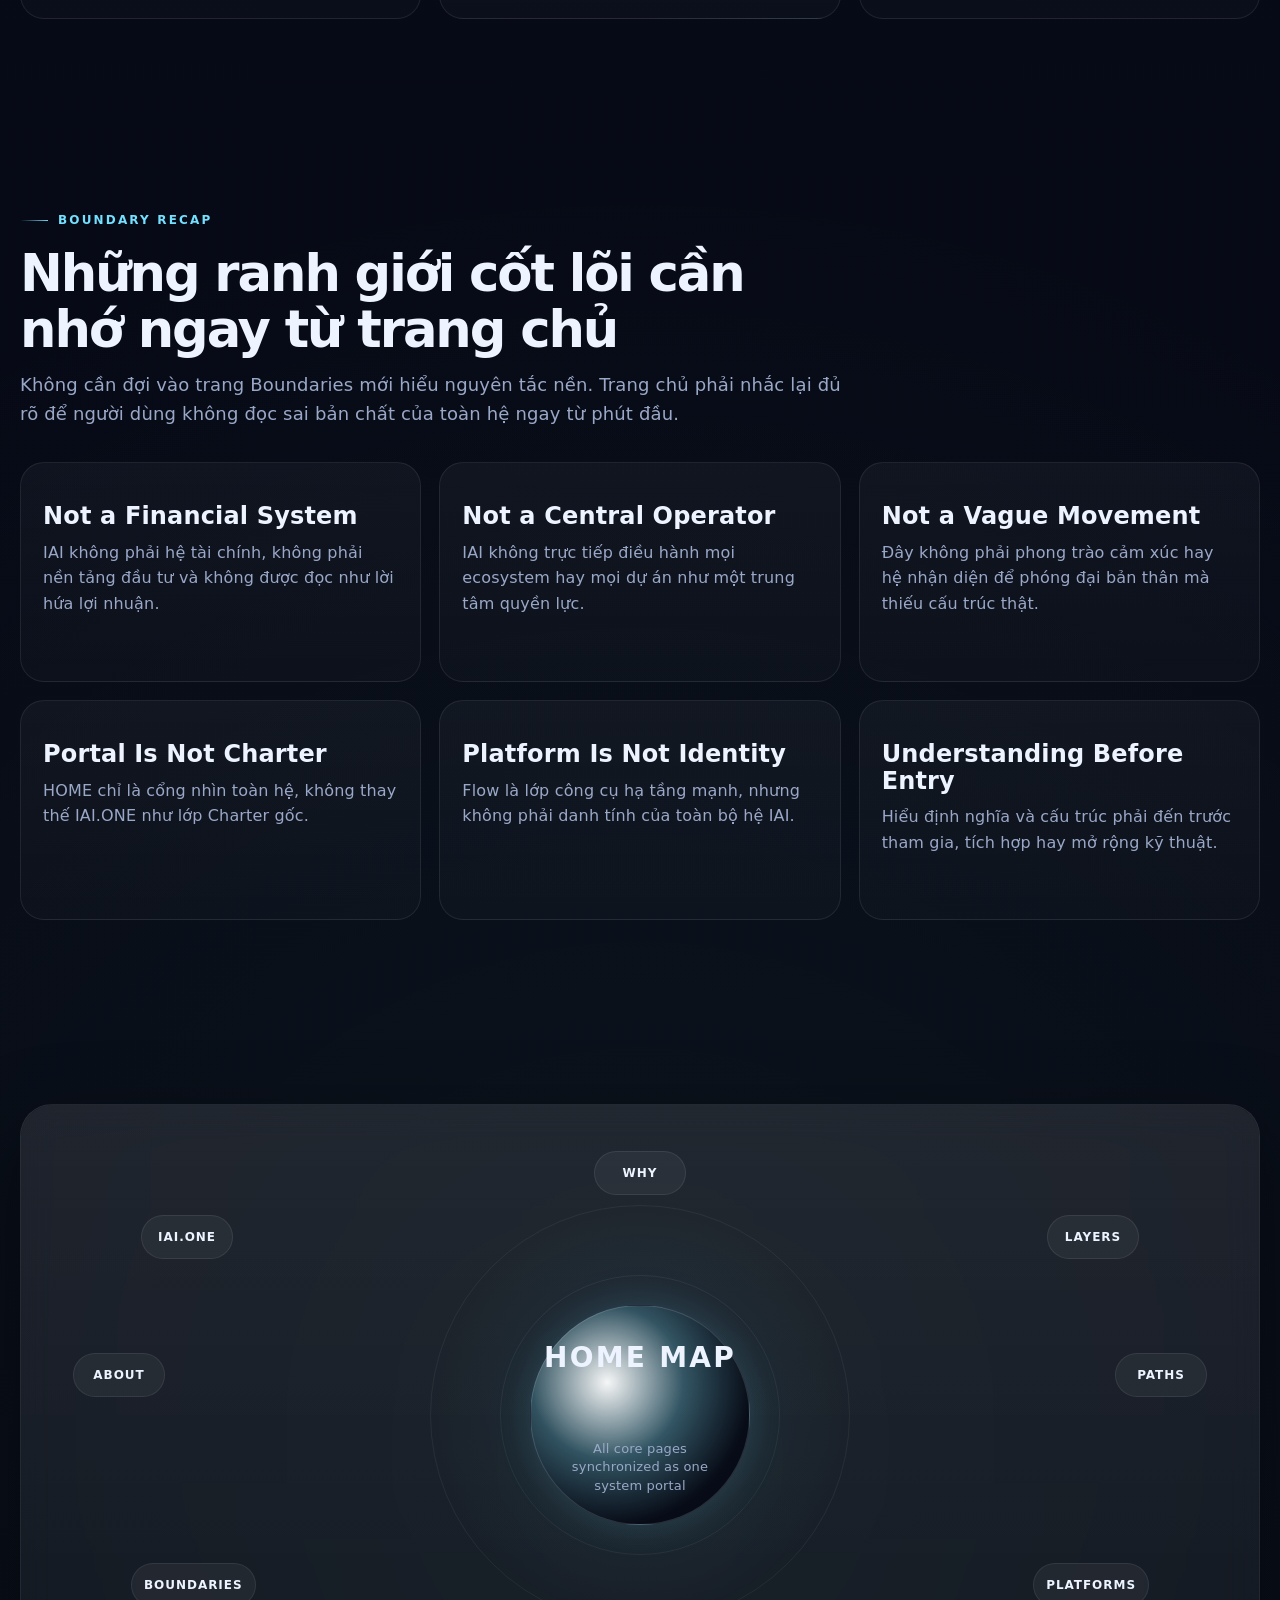
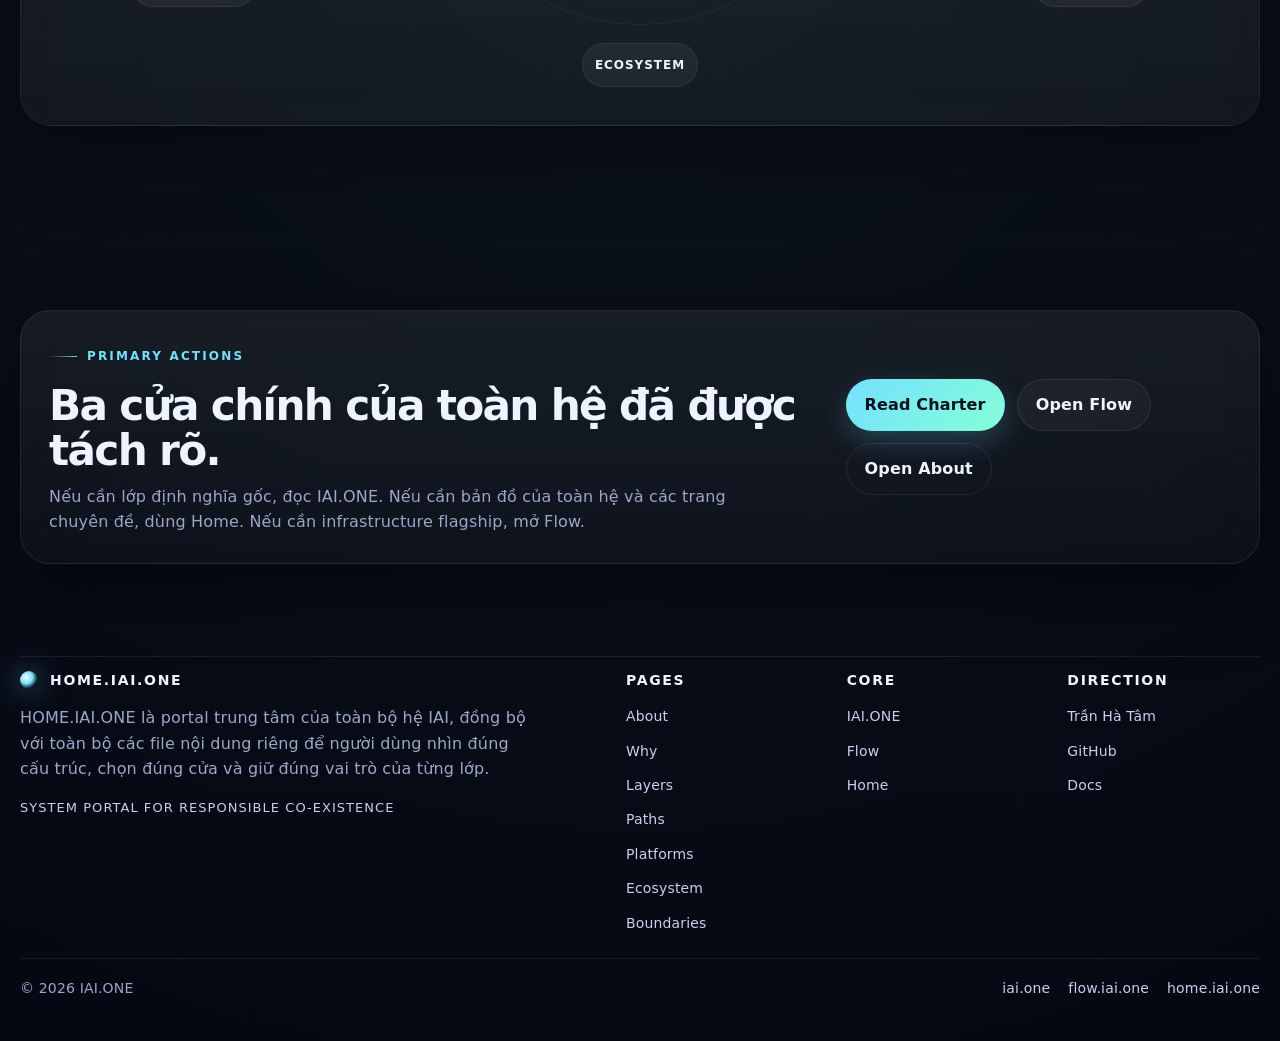
==== commit b1859423: "Update index.html" ====
--- a/index.html
+++ b/index.html
@@ -7,26 +7,37 @@
   <meta name="color-scheme" content="dark" />
   <meta name="format-detection" content="telephone=no" />
 
-  <title>HOME.IAI.ONE — AGI Portal for Human Intelligence Infrastructure</title>
-  <meta name="description" content="HOME.IAI.ONE là portal trung tâm của hệ sinh thái IAI.ONE, kết nối AGI architecture, workflow infrastructure, agent systems, knowledge universe và các nền tảng cốt lõi như Flow, LifeCode, Nhà Chung, Muôn Nơi." />
-  <meta name="keywords" content="IAI.ONE, home.iai.one, AGI portal, AI workflow, agent systems, AI infrastructure, knowledge universe, Flow IAI, LifeCode, Human Intelligence Infrastructure" />
+  <title>HOME.IAI.ONE — System Portal for Charter, Ecosystem, Community and Infrastructure</title>
+  <meta
+    name="description"
+    content="HOME.IAI.ONE là system portal trung tâm của toàn bộ hệ IAI: nơi kết nối Charter, Ecosystem, Community và Infrastructure thành một bản đồ rõ ràng, có trách nhiệm và có thể đi vào đúng cửa."
+  />
+  <meta
+    name="keywords"
+    content="IAI.ONE, HOME.IAI.ONE, system portal, charter, ecosystem, community, infrastructure, AI workflow, Flow, AGI portal"
+  />
   <meta name="robots" content="index,follow,max-image-preview:large,max-snippet:-1,max-video-preview:-1" />
   <link rel="canonical" href="https://home.iai.one/" />
 
   <meta property="og:type" content="website" />
   <meta property="og:site_name" content="IAI.ONE" />
-  <meta property="og:title" content="HOME.IAI.ONE — AGI Portal for Human Intelligence Infrastructure" />
-  <meta property="og:description" content="Portal trung tâm cho AGI architecture, workflow systems, knowledge universe và hệ sinh thái IAI.ONE." />
+  <meta property="og:title" content="HOME.IAI.ONE — System Portal for Charter, Ecosystem, Community and Infrastructure" />
+  <meta
+    property="og:description"
+    content="Portal trung tâm giúp người dùng hiểu IAI Charter, Ecosystem, Community và Infrastructure theo đúng cấu trúc toàn hệ."
+  />
   <meta property="og:url" content="https://home.iai.one/" />
   <meta property="og:image" content="https://home.iai.one/assets/og-home.jpg" />
   <meta property="og:locale" content="vi_VN" />
 
   <meta name="twitter:card" content="summary_large_image" />
-  <meta name="twitter:title" content="HOME.IAI.ONE — AGI Portal for Human Intelligence Infrastructure" />
-  <meta name="twitter:description" content="Portal trung tâm cho AGI architecture, workflow systems, knowledge universe và hệ sinh thái IAI.ONE." />
+  <meta name="twitter:title" content="HOME.IAI.ONE — System Portal for Charter, Ecosystem, Community and Infrastructure" />
+  <meta
+    name="twitter:description"
+    content="Portal trung tâm giúp người dùng nhìn thấy toàn bộ cấu trúc của hệ IAI và đi vào đúng lớp hệ thống."
+  />
   <meta name="twitter:image" content="https://home.iai.one/assets/og-home.jpg" />
 
-  <link rel="preconnect" href="https://flow.iai.one" />
   <link rel="stylesheet" href="./style.css" />
   <script defer src="./app.js"></script>
 
@@ -36,7 +47,7 @@
     "@type":"WebSite",
     "name":"HOME.IAI.ONE",
     "url":"https://home.iai.one/",
-    "description":"Portal trung tâm cho AGI architecture, workflow infrastructure, agent systems, knowledge universe và hệ sinh thái IAI.ONE.",
+    "description":"HOME.IAI.ONE là system portal trung tâm của toàn bộ hệ IAI: nơi kết nối Charter, Ecosystem, Community và Infrastructure thành một bản đồ rõ ràng, có trách nhiệm và có thể đi vào đúng cửa.",
     "publisher":{
       "@type":"Organization",
       "name":"IAI.ONE",
@@ -45,7 +56,7 @@
   }
   </script>
 </head>
-<body>
+<body data-page="home">
   <a class="skip-link" href="#main">Bỏ qua điều hướng</a>
 
   <div class="site-bg" aria-hidden="true">
@@ -57,21 +68,22 @@
 
   <header class="site-header" data-header>
     <div class="container header-inner">
-      <a class="brand" href="#top" aria-label="HOME.IAI.ONE">
+      <a class="brand" href="./index.html" aria-label="HOME.IAI.ONE">
         <span class="brand-mark"></span>
         <span class="brand-copy">
           <strong>HOME.IAI.ONE</strong>
-          <em>AGI Portal</em>
+          <em>System Portal</em>
         </span>
       </a>
 
       <nav class="desktop-nav" aria-label="Điều hướng chính">
-        <a href="#hero">Portal</a>
-        <a href="#architecture">Architecture</a>
-        <a href="#platforms">Platforms</a>
-        <a href="#flow-focus">Flow</a>
-        <a href="#universe">Universe</a>
-        <a href="#mission">Mission</a>
+        <a href="./why.html">Why</a>
+        <a href="./layers.html">Layers</a>
+        <a href="./paths.html">Paths</a>
+        <a href="./platforms.html">Platforms</a>
+        <a href="./ecosystem.html">Ecosystem</a>
+        <a href="./boundaries.html">Boundaries</a>
+        <a href="./about.html">About</a>
       </nav>
 
       <div class="header-actions">
@@ -79,9 +91,18 @@
           <span data-lang-label>VI</span>
         </button>
 
-        <a class="button button-ghost desktop-only" href="https://flow.iai.one/" target="_blank" rel="noopener">Open Flow</a>
-
-        <button class="menu-toggle" type="button" data-menu-toggle aria-expanded="false" aria-controls="mobileMenu" aria-label="Mở menu">
+        <a class="button button-ghost desktop-only" href="https://flow.iai.one/" target="_blank" rel="noopener">
+          Open Flow
+        </a>
+
+        <button
+          class="menu-toggle"
+          type="button"
+          data-menu-toggle
+          aria-expanded="false"
+          aria-controls="mobileMenu"
+          aria-label="Mở menu"
+        >
           <span></span>
           <span></span>
         </button>
@@ -90,12 +111,14 @@
 
     <div class="mobile-menu" id="mobileMenu" data-mobile-menu>
       <nav class="mobile-nav" aria-label="Điều hướng di động">
-        <a href="#hero">Portal</a>
-        <a href="#architecture">Architecture</a>
-        <a href="#platforms">Platforms</a>
-        <a href="#flow-focus">Flow</a>
-        <a href="#universe">Universe</a>
-        <a href="#mission">Mission</a>
+        <a href="./why.html">Why</a>
+        <a href="./layers.html">Layers</a>
+        <a href="./paths.html">Paths</a>
+        <a href="./platforms.html">Platforms</a>
+        <a href="./ecosystem.html">Ecosystem</a>
+        <a href="./boundaries.html">Boundaries</a>
+        <a href="./about.html">About</a>
+        <a href="https://iai.one/" target="_blank" rel="noopener">Read Charter</a>
         <a href="https://flow.iai.one/" target="_blank" rel="noopener">Open Flow</a>
       </nav>
     </div>
@@ -105,29 +128,31 @@
     <section class="hero section" id="hero">
       <div class="container hero-grid">
         <div class="hero-copy reveal">
-          <div class="eyebrow" data-i18n="heroEyebrow">HUMAN INTELLIGENCE INFRASTRUCTURE</div>
-          <h1 data-i18n="heroTitle">Portal trung tâm cho AGI architecture, workflow systems và hệ sinh thái trí tuệ thế hệ mới.</h1>
+          <div class="eyebrow" data-i18n="heroEyebrow">SYSTEM PORTAL</div>
+          <h1 data-i18n="heroTitle">
+            Cổng điều hướng trung tâm cho toàn bộ hệ IAI.
+          </h1>
           <p class="hero-lead" data-i18n="heroLead">
-            HOME.IAI.ONE không chỉ là trang chủ. Đây là lớp định vị chiến lược cho toàn bộ hệ IAI.ONE: nơi kết nối orchestration, platform launcher, knowledge universe, mission systems và những cổng vận hành quan trọng nhất.
+            HOME.IAI.ONE không thay thế Charter, không vận hành ecosystem và không đóng vai trò platform. Đây là bản đồ hệ thống giúp người dùng nhìn thấy rõ Charter, Ecosystem, Community và Infrastructure của IAI trước khi đi vào chi tiết.
           </p>
 
           <div class="hero-actions">
-            <a class="button button-primary" href="#platforms" data-i18n="heroPrimary">Khám phá portal</a>
-            <a class="button button-secondary" href="https://flow.iai.one/" target="_blank" rel="noopener" data-i18n="heroSecondary">Mở IAI Flow</a>
+            <a class="button button-primary" href="./layers.html" data-i18n="heroPrimary">Hiểu cấu trúc hệ</a>
+            <a class="button button-secondary" href="https://iai.one/" target="_blank" rel="noopener" data-i18n="heroSecondary">Đọc Charter</a>
           </div>
 
           <ul class="hero-metrics" aria-label="Tóm tắt hệ thống">
             <li class="metric-card reveal">
-              <strong data-count="12">0</strong>
-              <span data-i18n="metric1">Lớp vận hành cốt lõi</span>
+              <strong data-count="4">0</strong>
+              <span data-i18n="metric1">Lớp hệ thống cốt lõi</span>
             </li>
             <li class="metric-card reveal">
-              <strong data-count="9">0</strong>
-              <span data-i18n="metric2">Portal và nền tảng liên kết</span>
+              <strong data-count="3">0</strong>
+              <span data-i18n="metric2">Vai trò domain trung tâm</span>
             </li>
             <li class="metric-card reveal">
-              <strong data-count="99">0</strong>
-              <span data-i18n="metric3">Khả năng mở rộng theo cụm</span>
+              <strong data-count="8">0</strong>
+              <span data-i18n="metric3">Đường đi vào hệ</span>
             </li>
           </ul>
         </div>
@@ -146,29 +171,29 @@
               <div class="core-ring ring-c"></div>
 
               <div class="core-center">
-                <span>IAI</span>
-                <small>AGI Portal</small>
+                <span>HOME</span>
+                <small>System Portal</small>
               </div>
 
-              <button class="orbit-node node-1" type="button" data-scroll="#architecture">ARCH</button>
-              <button class="orbit-node node-2" type="button" data-scroll="#platforms">APPS</button>
-              <button class="orbit-node node-3" type="button" data-scroll="#flow-focus">FLOW</button>
-              <button class="orbit-node node-4" type="button" data-scroll="#universe">KNOW</button>
-              <button class="orbit-node node-5" type="button" data-scroll="#mission">OS</button>
+              <button class="orbit-node node-1" type="button" onclick="window.location.href='./layers.html'">LAYERS</button>
+              <button class="orbit-node node-2" type="button" onclick="window.location.href='./paths.html'">PATHS</button>
+              <button class="orbit-node node-3" type="button" onclick="window.open('https://flow.iai.one/','_blank','noopener')">FLOW</button>
+              <button class="orbit-node node-4" type="button" onclick="window.location.href='./ecosystem.html'">MAP</button>
+              <button class="orbit-node node-5" type="button" onclick="window.location.href='./boundaries.html'">LIMITS</button>
             </div>
 
             <div class="portal-status">
               <div class="status-box">
-                <span data-i18n="statusLabel1">Runtime</span>
-                <strong>Stable</strong>
+                <span data-i18n="statusLabel1">Root</span>
+                <strong>Portal</strong>
               </div>
               <div class="status-box">
-                <span data-i18n="statusLabel2">Mode</span>
-                <strong>Production</strong>
+                <span data-i18n="statusLabel2">Primary Link</span>
+                <strong>IAI.ONE Charter</strong>
               </div>
               <div class="status-box">
-                <span data-i18n="statusLabel3">Access</span>
-                <strong>Public Portal</strong>
+                <span data-i18n="statusLabel3">Flagship Platform</span>
+                <strong>Flow</strong>
               </div>
             </div>
           </div>
@@ -180,288 +205,219 @@
       <div class="container">
         <div class="intro-banner glass reveal">
           <div class="intro-copy">
-            <div class="eyebrow">PORTAL LOGIC</div>
-            <h2 data-i18n="introTitle">Một portal AGI mạnh phải rõ thứ tự đi vào hệ thống</h2>
-            <p data-i18n="introLead">
-              Người dùng phải nhìn ra ngay đâu là tầng định vị, đâu là tầng orchestration, đâu là tầng platform launcher, đâu là lớp tri thức, đâu là mission layer và đâu là những cổng quan trọng nhất để bắt đầu.
+            <div class="eyebrow">HOME AS PORTAL</div>
+            <h2>Trang chủ này không lặp lại các trang con. Nó gom toàn bộ hệ thành một bản đồ rõ ràng.</h2>
+            <p>
+              Mỗi trang trong menu là một file độc lập với nội dung chuyên biệt. Trang chủ đóng vai trò cổng trung tâm để nhìn tổng thể, chọn đúng hướng đi và chuyển sang từng lớp nội dung mà không bị trộn vai trò.
             </p>
           </div>
+
           <div class="intro-mini-grid">
             <div class="mini-box reveal">
               <strong>01</strong>
-              <span>Identity</span>
+              <span>Read as a map</span>
             </div>
             <div class="mini-box reveal">
               <strong>02</strong>
-              <span>Gateway</span>
+              <span>Choose the right page</span>
             </div>
             <div class="mini-box reveal">
               <strong>03</strong>
-              <span>Orchestration</span>
+              <span>Keep roles separated</span>
             </div>
             <div class="mini-box reveal">
               <strong>04</strong>
-              <span>Universe</span>
-            </div>
-          </div>
-        </div>
-      </div>
-    </section>
-
-    <section class="section" id="architecture">
+              <span>Enter with clarity</span>
+            </div>
+          </div>
+        </div>
+      </div>
+    </section>
+
+    <section class="section">
       <div class="container">
         <div class="section-head reveal">
-          <div class="eyebrow" data-i18n="architectureEyebrow">AGI ARCHITECTURE</div>
-          <h2 data-i18n="architectureTitle">Kiến trúc nhiều lớp cho một portal AGI có thể mở rộng thật sự</h2>
-          <p data-i18n="architectureLead">
-            Không chỉ là landing page. Đây phải là một portal vận hành được: rõ tầng định vị, rõ tầng orchestration, rõ platform launcher, rõ knowledge layer và rõ mission layer.
+          <div class="eyebrow">READING ORDER</div>
+          <h2>Thứ tự đọc nền cho toàn bộ hệ</h2>
+          <p>
+            Một người mới không nên đi thẳng vào platform hoặc ecosystem mà bỏ qua định nghĩa. Trang chủ này gợi ý thứ tự đọc nền để nhìn đúng toàn bộ hệ trước.
           </p>
         </div>
 
-        <div class="architecture-grid">
-          <article class="feature-card reveal">
-            <span class="feature-index">01</span>
-            <h3 data-i18n="arch1Title">Identity Layer</h3>
-            <p data-i18n="arch1Text">HOME.IAI.ONE phải là điểm vào chiến lược của toàn bộ hệ sinh thái, không phải trang giới thiệu chung chung.</p>
-          </article>
-
-          <article class="feature-card reveal">
-            <span class="feature-index">02</span>
-            <h3 data-i18n="arch2Title">Platform Gateway</h3>
-            <p data-i18n="arch2Text">Mọi nền tảng cốt lõi phải được mở như một launchpad có vai trò, trật tự và định nghĩa rõ ràng.</p>
-          </article>
-
-          <article class="feature-card reveal">
-            <span class="feature-index">03</span>
-            <h3 data-i18n="arch3Title">AGI Orchestration</h3>
-            <p data-i18n="arch3Text">Flow, runtime, agent network và automation phải đứng thành một lớp chiến lược riêng.</p>
-          </article>
-
-          <article class="feature-card reveal">
-            <span class="feature-index">04</span>
-            <h3 data-i18n="arch4Title">Knowledge Universe</h3>
-            <p data-i18n="arch4Text">Bản đồ tri thức, research directions và các hệ tri thức ứng dụng cần có không gian hiển thị riêng.</p>
-          </article>
-
-          <article class="feature-card reveal">
-            <span class="feature-index">05</span>
-            <h3 data-i18n="arch5Title">Human Mission OS</h3>
-            <p data-i18n="arch5Text">Portal phải thể hiện mục tiêu cuối cùng là mở rộng năng lực con người, không chỉ phô diễn công nghệ.</p>
-          </article>
-
-          <article class="feature-card reveal">
-            <span class="feature-index">06</span>
-            <h3 data-i18n="arch6Title">Production Shell</h3>
-            <p data-i18n="arch6Text">Desktop, mobile, nav, chuyển động, chiều sâu thị giác và semantic structure đều phải đạt chuẩn production.</p>
-          </article>
-        </div>
-      </div>
-    </section>
-
-    <section class="section" id="platforms">
+        <div class="control-grid">
+          <article class="control-card reveal">
+            <span class="control-badge">01</span>
+            <h3>Why</h3>
+            <p>Hiểu vì sao hệ cần tồn tại trong bối cảnh bất ổn, tăng tốc AI và khủng hoảng niềm tin.</p>
+            <a href="./why.html">Open Why</a>
+          </article>
+
+          <article class="control-card reveal">
+            <span class="control-badge">02</span>
+            <h3>Layers</h3>
+            <p>Hiểu bốn lớp nền của hệ để không đọc sai vai trò giữa Charter, Portal, Infrastructure và Ecosystem.</p>
+            <a href="./layers.html">Open Layers</a>
+          </article>
+
+          <article class="control-card reveal">
+            <span class="control-badge">03</span>
+            <h3>Paths</h3>
+            <p>Chọn đường đi phù hợp với vai trò thực tế: observer, participant, builder, developer hoặc partner.</p>
+            <a href="./paths.html">Open Paths</a>
+          </article>
+
+          <article class="control-card reveal">
+            <span class="control-badge">04</span>
+            <h3>Platforms</h3>
+            <p>Phân biệt rõ IAI.ONE như Charter, HOME như Portal và FLOW như Infrastructure flagship.</p>
+            <a href="./platforms.html">Open Platforms</a>
+          </article>
+
+          <article class="control-card reveal">
+            <span class="control-badge">05</span>
+            <h3>Ecosystem</h3>
+            <p>Nhìn nơi hệ đi vào đời sống thực qua ecosystem, community groups và local nodes.</p>
+            <a href="./ecosystem.html">Open Ecosystem</a>
+          </article>
+        </div>
+      </div>
+    </section>
+
+    <section class="section">
       <div class="container">
         <div class="section-head reveal">
-          <div class="eyebrow" data-i18n="platformsEyebrow">CORE PLATFORMS</div>
-          <h2 data-i18n="platformsTitle">Launchpad trung tâm cho các nền tảng cốt lõi</h2>
-          <p data-i18n="platformsLead">
-            Đây là nơi người dùng hiểu ngay hệ sinh thái đang đi đâu, mỗi nền tảng làm gì và nên bước vào đâu trước.
+          <div class="eyebrow">SYSTEM PAGES</div>
+          <h2>Trang chủ đồng bộ với toàn bộ các file nội dung đã tách riêng</h2>
+          <p>
+            Mỗi file trong hệ Home.iai.one giữ một chức năng chuyên biệt. Trang chủ chỉ tóm lược, định vị và điều hướng về đúng trang chi tiết.
           </p>
         </div>
 
         <div class="platform-grid">
+          <article class="platform-card reveal">
+            <div class="platform-top">
+              <span class="platform-badge">Definition</span>
+              <h3>About</h3>
+            </div>
+            <p>Nơi chốt định nghĩa bản chất của IAI, vai trò của Charter, Boundaries, Roles và Participation.</p>
+            <a href="./about.html">Open page</a>
+          </article>
+
+          <article class="platform-card reveal">
+            <div class="platform-top">
+              <span class="platform-badge">Origin</span>
+              <h3>Why</h3>
+            </div>
+            <p>Nơi giải thích vì sao hệ cần tồn tại như một Charter Layer và vì sao Home cần tồn tại như Portal.</p>
+            <a href="./why.html">Open page</a>
+          </article>
+
+          <article class="platform-card reveal">
+            <div class="platform-top">
+              <span class="platform-badge">Structure</span>
+              <h3>Layers</h3>
+            </div>
+            <p>Nơi giải thích bốn lớp cấu trúc nền để hệ không bị hiểu sai hoặc trộn vai trò.</p>
+            <a href="./layers.html">Open page</a>
+          </article>
+
+          <article class="platform-card reveal">
+            <div class="platform-top">
+              <span class="platform-badge">Routing</span>
+              <h3>Paths</h3>
+            </div>
+            <p>Nơi phân luồng người dùng theo vai trò thực tế, tránh đi sai cửa ngay từ đầu.</p>
+            <a href="./paths.html">Open page</a>
+          </article>
+
           <article class="platform-card featured reveal">
             <div class="platform-top">
-              <span class="platform-badge">Flagship</span>
-              <h3>IAI Flow</h3>
-            </div>
-            <p data-i18n="flowCardText">Hạ tầng orchestration cho workflow AI, agent network, node systems và runtime automation.</p>
+              <span class="platform-badge">Tools</span>
+              <h3>Platforms</h3>
+            </div>
+            <p>Nơi định vị các domain cốt lõi và lớp công cụ phục vụ hệ, đặc biệt là Flow.</p>
             <ul class="platform-points">
-              <li>Workflow engine</li>
-              <li>Node and agent graph</li>
-              <li>Runtime execution</li>
+              <li>IAI.ONE as Charter</li>
+              <li>HOME as Portal</li>
+              <li>Flow as Infrastructure</li>
             </ul>
-            <a href="https://flow.iai.one/" target="_blank" rel="noopener">Open platform</a>
+            <a href="./platforms.html">Open page</a>
           </article>
 
           <article class="platform-card reveal">
             <div class="platform-top">
-              <span class="platform-badge">Intelligence</span>
-              <h3>LifeCode</h3>
-            </div>
-            <p>Human life intelligence system for timeline, behavior, mission, risk and decision mapping.</p>
-            <a href="https://lifecode.iai.one/" target="_blank" rel="noopener">Open platform</a>
-          </article>
-
-          <article class="platform-card reveal">
-            <div class="platform-top">
-              <span class="platform-badge">Community</span>
-              <h3>Nhà Chung</h3>
-            </div>
-            <p>Community operating system for living, learning, working, investing and long-term co-building.</p>
-            <a href="https://nhachung.org/" target="_blank" rel="noopener">Open platform</a>
-          </article>
-
-          <article class="platform-card reveal">
-            <div class="platform-top">
-              <span class="platform-badge">Network</span>
-              <h3>Muôn Nơi</h3>
-            </div>
-            <p>Global Vietnamese dialogue, trust, movement and ecosystem connection layer.</p>
-            <a href="https://muonnoi.org/" target="_blank" rel="noopener">Open platform</a>
-          </article>
-
-          <article class="platform-card reveal">
-            <div class="platform-top">
-              <span class="platform-badge">Story</span>
-              <h3>DSTS</h3>
-            </div>
-            <p>Storytelling and honoring platform for Vietnamese talent, stars, creators and global builders.</p>
-            <a href="https://duongsaotoasang.com/" target="_blank" rel="noopener">Open platform</a>
-          </article>
-
-          <article class="platform-card reveal">
-            <div class="platform-top">
-              <span class="platform-badge">Founder</span>
-              <h3>Tran Ha Tam</h3>
-            </div>
-            <p>Founder profile, philosophy, projects, vision and long-horizon ecosystem direction.</p>
-            <a href="https://tranhatam.com/" target="_blank" rel="noopener">Open platform</a>
-          </article>
-        </div>
-      </div>
-    </section>
-
-    <section class="section" id="flow-focus">
-      <div class="container flow-grid">
-        <div class="flow-copy reveal">
-          <div class="eyebrow" data-i18n="flowEyebrow">FLAGSHIP SYSTEM</div>
-          <h2 data-i18n="flowTitle">IAI Flow phải hiện ra như engine trung tâm của thời đại workflow thông minh</h2>
-          <p data-i18n="flowLead">
-            Khi người dùng vào HOME.IAI.ONE, họ phải nhìn thấy ngay Flow là lớp orchestration có khả năng kết nối AI, logic vận hành, runtime và hệ tác nhân trong cùng một kiến trúc.
-          </p>
-
-          <div class="flow-checklist">
-            <div class="check-item reveal">
-              <strong>Workflow Engine</strong>
-              <span data-i18n="flowPoint1">Thiết kế, chạy và quan sát execution graph theo mô hình mở rộng dài hạn.</span>
-            </div>
-            <div class="check-item reveal">
-              <strong>Agent Network</strong>
-              <span data-i18n="flowPoint2">Điều phối nhiều agent trong cùng pipeline thay vì dùng AI rời rạc từng điểm.</span>
-            </div>
-            <div class="check-item reveal">
-              <strong>Developer Surface</strong>
-              <span data-i18n="flowPoint3">Mở đường vào docs, modules, node building và logic tích hợp hệ sinh thái.</span>
-            </div>
-          </div>
-
-          <a class="button button-primary" href="https://flow.iai.one/" target="_blank" rel="noopener" data-i18n="flowButton">Truy cập IAI Flow</a>
-        </div>
-
-        <div class="flow-visual reveal">
-          <div class="flow-board glass">
-            <div class="board-row">
-              <div class="board-box">
-                <span>INPUT</span>
-                <strong>Data • Prompt • Event</strong>
-              </div>
-              <div class="board-arrow"></div>
-              <div class="board-box active">
-                <span>FLOW</span>
-                <strong>Route • Logic • Runtime</strong>
-              </div>
-            </div>
-
-            <div class="board-row">
-              <div class="board-box">
-                <span>AGENTS</span>
-                <strong>Planner • Operator • Evaluator</strong>
-              </div>
-              <div class="board-arrow"></div>
-              <div class="board-box">
-                <span>OUTPUT</span>
-                <strong>Action • Report • Portal State</strong>
-              </div>
-            </div>
-
-            <div class="board-footer">
-              <span>Portal-ready orchestration shell</span>
-              <strong>flow.iai.one</strong>
-            </div>
-          </div>
-        </div>
-      </div>
-    </section>
-
-    <section class="section" id="universe">
+              <span class="platform-badge">Life</span>
+              <h3>Ecosystem</h3>
+            </div>
+            <p>Nơi giải thích hệ đi vào đời sống thực qua community groups, local nodes và trách nhiệm địa phương.</p>
+            <a href="./ecosystem.html">Open page</a>
+          </article>
+        </div>
+      </div>
+    </section>
+
+    <section class="section">
       <div class="container">
         <div class="section-head reveal">
-          <div class="eyebrow" data-i18n="universeEyebrow">KNOWLEDGE UNIVERSE</div>
-          <h2 data-i18n="universeTitle">Bản đồ tri thức không gian rộng cho AGI, con người và nền văn minh</h2>
-          <p data-i18n="universeLead">
-            Phần này không cần giả 3D nặng nề, mà cần tạo được cảm giác về một hệ tri thức sống, có chiều sâu, có lớp, có khả năng mở rộng.
-          </p>
-        </div>
-
-        <div class="universe-map glass reveal">
-          <button class="universe-node u1" type="button">AGI</button>
-          <button class="universe-node u2" type="button">FLOW</button>
-          <button class="universe-node u3" type="button">LIFECODE</button>
-          <button class="universe-node u4" type="button">COMMUNITY</button>
-          <button class="universe-node u5" type="button">RESEARCH</button>
-          <button class="universe-node u6" type="button">OS</button>
-          <button class="universe-node u7" type="button">MISSION</button>
-          <button class="universe-node u8" type="button">PORTALS</button>
-          <button class="universe-node u9" type="button">DATA</button>
-
-          <div class="universe-center">
-            <strong>IAI.UNIVERSE</strong>
-            <span data-i18n="universeCenter">A living map of intelligence systems</span>
-          </div>
-        </div>
-      </div>
-    </section>
-
-    <section class="section" id="mission">
-      <div class="container">
-        <div class="section-head reveal">
-          <div class="eyebrow" data-i18n="missionEyebrow">MISSION LAYER</div>
-          <h2 data-i18n="missionTitle">Một portal AGI không chỉ đẹp, mà phải rõ cấu trúc, rõ vai trò và rõ tương lai</h2>
-          <p data-i18n="missionLead">
-            HOME.IAI.ONE là cổng điều hướng chiến lược cho toàn bộ hệ sinh thái IAI, nơi người dùng, developer, founder và đối tác có thể hiểu, khám phá và đi vào từng lớp vận hành quan trọng nhất.
+          <div class="eyebrow">BOUNDARY RECAP</div>
+          <h2>Những ranh giới cốt lõi cần nhớ ngay từ trang chủ</h2>
+          <p>
+            Không cần đợi vào trang Boundaries mới hiểu nguyên tắc nền. Trang chủ phải nhắc lại đủ rõ để người dùng không đọc sai bản chất của toàn hệ ngay từ phút đầu.
           </p>
         </div>
 
         <div class="mission-grid">
           <article class="mission-card reveal">
-            <h3 data-i18n="missionCard1Title">Strategic Entry Point</h3>
-            <p data-i18n="missionCard1Text">Trang chủ phải đóng vai trò như lớp định hướng đầu tiên cho toàn bộ hệ IAI, không chỉ là landing page giới thiệu.</p>
+            <h3>Not a Financial System</h3>
+            <p>IAI không phải hệ tài chính, không phải nền tảng đầu tư và không được đọc như lời hứa lợi nhuận.</p>
           </article>
 
           <article class="mission-card reveal">
-            <h3 data-i18n="missionCard2Title">Operational Clarity</h3>
-            <p data-i18n="missionCard2Text">Mọi lớp trong hệ phải có định nghĩa, vai trò và đường dẫn rõ ràng.</p>
+            <h3>Not a Central Operator</h3>
+            <p>IAI không trực tiếp điều hành mọi ecosystem hay mọi dự án như một trung tâm quyền lực.</p>
           </article>
 
           <article class="mission-card reveal">
-            <h3 data-i18n="missionCard3Title">Human Directed AGI</h3>
-            <p data-i18n="missionCard3Text">AGI phải vận hành dưới định hướng của con người, minh bạch và có thể kiểm soát.</p>
+            <h3>Not a Vague Movement</h3>
+            <p>Đây không phải phong trào cảm xúc hay hệ nhận diện để phóng đại bản thân mà thiếu cấu trúc thật.</p>
           </article>
 
           <article class="mission-card reveal">
-            <h3 data-i18n="missionCard4Title">Portal Architecture</h3>
-            <p data-i18n="missionCard4Text">HOME.IAI.ONE phải là cổng vào toàn bộ ecosystem, kết nối Flow, runtime systems, governance và public knowledge.</p>
+            <h3>Portal Is Not Charter</h3>
+            <p>HOME chỉ là cổng nhìn toàn hệ, không thay thế IAI.ONE như lớp Charter gốc.</p>
           </article>
 
           <article class="mission-card reveal">
-            <h3 data-i18n="missionCard5Title">Trust By Design</h3>
-            <p data-i18n="missionCard5Text">Bảo mật, quyền riêng tư, xác thực nguồn dữ liệu và khả năng kiểm chứng phải nằm ở tầng thiết kế đầu tiên.</p>
+            <h3>Platform Is Not Identity</h3>
+            <p>Flow là lớp công cụ hạ tầng mạnh, nhưng không phải danh tính của toàn bộ hệ IAI.</p>
           </article>
 
           <article class="mission-card reveal">
-            <h3 data-i18n="missionCard6Title">Civilization Scale Thinking</h3>
-            <p data-i18n="missionCard6Text">Portal phải thể hiện tầm nhìn hạ tầng trí tuệ cho cá nhân, cộng đồng, tổ chức và xã hội tương lai.</p>
-          </article>
+            <h3>Understanding Before Entry</h3>
+            <p>Hiểu định nghĩa và cấu trúc phải đến trước tham gia, tích hợp hay mở rộng kỹ thuật.</p>
+          </article>
+        </div>
+      </div>
+    </section>
+
+    <section class="section">
+      <div class="container">
+        <div class="ecosystem-shell glass reveal">
+          <div class="ecosystem-map">
+            <button class="ecosystem-node e1" type="button" onclick="window.location.href='./why.html'">WHY</button>
+            <button class="ecosystem-node e2" type="button" onclick="window.location.href='./layers.html'">LAYERS</button>
+            <button class="ecosystem-node e3" type="button" onclick="window.location.href='./paths.html'">PATHS</button>
+            <button class="ecosystem-node e4" type="button" onclick="window.location.href='./platforms.html'">PLATFORMS</button>
+            <button class="ecosystem-node e5" type="button" onclick="window.location.href='./ecosystem.html'">ECOSYSTEM</button>
+            <button class="ecosystem-node e6" type="button" onclick="window.location.href='./boundaries.html'">BOUNDARIES</button>
+            <button class="ecosystem-node e7" type="button" onclick="window.location.href='./about.html'">ABOUT</button>
+            <button class="ecosystem-node e8" type="button" onclick="window.open('https://iai.one/','_blank','noopener')">IAI.ONE</button>
+
+            <div class="ecosystem-center">
+              <strong>HOME MAP</strong>
+              <span>All core pages synchronized as one system portal</span>
+            </div>
+          </div>
         </div>
       </div>
     </section>
@@ -470,143 +426,86 @@
       <div class="container">
         <div class="cta-panel glass reveal">
           <div class="cta-copy">
-            <div class="eyebrow">PORTAL ACTION</div>
-            <h2 data-i18n="ctaTitle">Bắt đầu từ HOME.IAI.ONE. Đi vào đúng cửa của hệ sinh thái.</h2>
-            <p data-i18n="ctaText">
-              Nếu cần orchestration và automation, vào Flow. Nếu cần intelligence system, vào LifeCode. Nếu cần community layer, mở Nhà Chung hoặc Muôn Nơi.
+            <div class="eyebrow">PRIMARY ACTIONS</div>
+            <h2>Ba cửa chính của toàn hệ đã được tách rõ.</h2>
+            <p>
+              Nếu cần lớp định nghĩa gốc, đọc IAI.ONE. Nếu cần bản đồ của toàn hệ và các trang chuyên đề, dùng Home. Nếu cần infrastructure flagship, mở Flow.
             </p>
           </div>
 
           <div class="cta-actions">
-            <a class="button button-primary" href="https://flow.iai.one/" target="_blank" rel="noopener">Open Flow</a>
-            <a class="button button-secondary" href="          <div class="cta-actions">
-            <a class="button button-primary" href="https://flow.iai.one/" target="_blank" rel="noopener">
+            <a class="button button-primary" href="https://iai.one/" target="_blank" rel="noopener">
+              Read Charter
+            </a>
+            <a class="button button-secondary" href="https://flow.iai.one/" target="_blank" rel="noopener">
               Open Flow
             </a>
-
-            <a class="button button-secondary" href="https://iai.one/" target="_blank" rel="noopener">
-              Explore IAI.ONE
+            <a class="button button-ghost" href="./about.html">
+              Open About
             </a>
-
-            <a class="button button-ghost" href="#platforms">
-              View Platforms
-            </a>
-          </div>
-        </div>
-      </section>
-
-    </main>
-
-    <footer class="site-footer">
-      <div class="container footer-grid">
-
-        <div class="footer-brand">
-          <div class="footer-logo">
-            <span class="logo-mark"></span>
-            <strong>IAI.ONE</strong>
-          </div>
-
-          <p>
-            HOME.IAI.ONE là portal trung tâm của hệ sinh thái IAI, kết nối
-            kiến trúc AGI, hệ workflow Flow, các platform trí tuệ, cộng đồng
-            và các lớp nghiên cứu tương lai.
-          </p>
-
-          <div class="footer-meta">
-            <span>Human Intelligence Infrastructure</span>
-          </div>
-        </div>
-
-        <div class="footer-col">
-          <h4>Portal</h4>
-
-          <nav>
-            <a href="#architecture">Architecture</a>
-            <a href="#platforms">Platforms</a>
-            <a href="#flow">IAI Flow</a>
-            <a href="#universe">Knowledge Universe</a>
-            <a href="#mission">Mission</a>
-          </nav>
-        </div>
-
-        <div class="footer-col">
-          <h4>Platforms</h4>
-
-          <nav>
-            <a href="https://flow.iai.one/" target="_blank" rel="noopener">
-              Flow
-            </a>
-
-            <a href="https://lifecode.iai.one/" target="_blank" rel="noopener">
-              LifeCode
-            </a>
-
-            <a href="https://nhachung.org/" target="_blank" rel="noopener">
-              Nhà Chung
-            </a>
-
-            <a href="https://muonnoi.org/" target="_blank" rel="noopener">
-              Muôn Nơi
-            </a>
-
-            <a href="https://duongsaotoasang.com/" target="_blank" rel="noopener">
-              DSTS
-            </a>
-          </nav>
-        </div>
-
-        <div class="footer-col">
-          <h4>Founder</h4>
-
-          <nav>
-            <a href="https://tranhatam.com/" target="_blank" rel="noopener">
-              Trần Hà Tâm
-            </a>
-
-            <a href="https://iai.one/" target="_blank" rel="noopener">
-              IAI.ONE
-            </a>
-
-            <a href="https://github.com/tranhatam-collab/IAI.ONE" target="_blank" rel="noopener">
-              GitHub
-            </a>
-          </nav>
-        </div>
-
-      </div>
-
-      <div class="footer-bottom">
-        <div class="container footer-bottom-inner">
-
-          <span class="copyright">
-            © <span id="year"></span> IAI.ONE
-          </span>
-
-          <div class="footer-links">
-            <a href="https://iai.one/" target="_blank" rel="noopener">
-              iai.one
-            </a>
-
-            <a href="https://flow.iai.one/" target="_blank" rel="noopener">
-              flow.iai.one
-            </a>
-
-            <a href="https://home.iai.one/" target="_blank" rel="noopener">
-              home.iai.one
-            </a>
-          </div>
-
-        </div>
-      </div>
-
-    </footer>
-
-  </div>
-
-  <script>
-    document.getElementById("year").textContent =
-      new Date().getFullYear();
-  </script>
-
+          </div>
+        </div>
+      </div>
+    </section>
+  </main>
+
+  <footer class="site-footer">
+    <div class="container footer-grid">
+      <div class="footer-brand">
+        <div class="footer-logo">
+          <span class="logo-mark"></span>
+          <strong>HOME.IAI.ONE</strong>
+        </div>
+        <p>
+          HOME.IAI.ONE là portal trung tâm của toàn bộ hệ IAI, đồng bộ với toàn bộ các file nội dung riêng để người dùng nhìn đúng cấu trúc, chọn đúng cửa và giữ đúng vai trò của từng lớp.
+        </p>
+        <div class="footer-meta">
+          <span>System Portal for Responsible Co-Existence</span>
+        </div>
+      </div>
+
+      <div class="footer-col">
+        <h4>Pages</h4>
+        <nav>
+          <a href="./about.html">About</a>
+          <a href="./why.html">Why</a>
+          <a href="./layers.html">Layers</a>
+          <a href="./paths.html">Paths</a>
+          <a href="./platforms.html">Platforms</a>
+          <a href="./ecosystem.html">Ecosystem</a>
+          <a href="./boundaries.html">Boundaries</a>
+        </nav>
+      </div>
+
+      <div class="footer-col">
+        <h4>Core</h4>
+        <nav>
+          <a href="https://iai.one/" target="_blank" rel="noopener">IAI.ONE</a>
+          <a href="https://flow.iai.one/" target="_blank" rel="noopener">Flow</a>
+          <a href="./index.html">Home</a>
+        </nav>
+      </div>
+
+      <div class="footer-col">
+        <h4>Direction</h4>
+        <nav>
+          <a href="https://tranhatam.com/" target="_blank" rel="noopener">Trần Hà Tâm</a>
+          <a href="https://github.com/tranhatam-collab/Home.iai.one" target="_blank" rel="noopener">GitHub</a>
+          <a href="https://docs.iai.one/" target="_blank" rel="noopener">Docs</a>
+        </nav>
+      </div>
+    </div>
+
+    <div class="footer-bottom">
+      <div class="container footer-bottom-inner">
+        <span class="copyright">© <span id="year"></span> IAI.ONE</span>
+        <div class="footer-links">
+          <a href="https://iai.one/" target="_blank" rel="noopener">iai.one</a>
+          <a href="https://flow.iai.one/" target="_blank" rel="noopener">flow.iai.one</a>
+          <a href="https://home.iai.one/" target="_blank" rel="noopener">home.iai.one</a>
+        </div>
+      </div>
+    </div>
+  </footer>
 </body>
 </html>
--- a/style.css
+++ b/style.css
@@ -1,110 +1,1385 @@
-/*
-=====================================================
-IAI HOME STYLE
-=====================================================
-*/
+:root{
+  --bg:#060816;
+  --bg-soft:#0b1020;
+  --bg-elev:#0e152b;
+  --panel:rgba(15,20,37,.72);
+  --panel-strong:rgba(12,18,32,.9);
+
+  --text:#edf3ff;
+  --muted:#9aa8c8;
+  --muted-2:#c5d1eb;
+
+  --line:rgba(255,255,255,.08);
+  --line-strong:rgba(255,255,255,.16);
+
+  --accent:#73e0ff;
+  --accent-2:#8f7cff;
+  --accent-3:#85ffd5;
+  --danger:#ff7d98;
+
+  --shadow:0 24px 80px rgba(0,0,0,.45);
+  --shadow-soft:0 14px 40px rgba(0,0,0,.28);
+
+  --container:min(1240px, calc(100vw - 32px));
+  --header-h:78px;
+  --transition:260ms cubic-bezier(.22,.61,.36,1);
+  --blur:18px;
+  --radius-sm:18px;
+  --radius-md:24px;
+  --radius-lg:32px;
+}
+
+*,
+*::before,
+*::after{
+  box-sizing:border-box;
+}
+
+html{
+  scroll-behavior:smooth;
+}
 
 body{
-
-margin:0;
-font-family:-apple-system,BlinkMacSystemFont,Segoe UI,Roboto;
-
-background:#05070d;
-color:#fff;
-
-}
-
-/* layout */
+  margin:0;
+  min-width:320px;
+  color:var(--text);
+  background:
+    radial-gradient(circle at 15% 10%, rgba(115,224,255,.08), transparent 30%),
+    radial-gradient(circle at 85% 18%, rgba(143,124,255,.09), transparent 34%),
+    radial-gradient(circle at 50% 80%, rgba(133,255,213,.05), transparent 28%),
+    linear-gradient(180deg, #050712 0%, #070b17 45%, #050712 100%);
+  font:400 16px/1.6 Inter, ui-sans-serif, system-ui, -apple-system, BlinkMacSystemFont, "Segoe UI", sans-serif;
+  letter-spacing:.01em;
+  overflow-x:hidden;
+}
+
+img{
+  display:block;
+  max-width:100%;
+}
+
+a{
+  color:inherit;
+  text-decoration:none;
+}
+
+button,
+input,
+textarea,
+select{
+  font:inherit;
+}
+
+button{
+  border:0;
+  background:none;
+  color:inherit;
+  cursor:pointer;
+}
+
+.skip-link{
+  position:absolute;
+  top:-44px;
+  left:12px;
+  z-index:400;
+  padding:10px 14px;
+  border-radius:12px;
+  background:#fff;
+  color:#000;
+  transition:top var(--transition);
+}
+
+.skip-link:focus{
+  top:12px;
+}
+
+.site-bg{
+  position:fixed;
+  inset:0;
+  z-index:-10;
+  pointer-events:none;
+}
+
+.bg-grid{
+  position:absolute;
+  inset:0;
+  background-image:
+    linear-gradient(rgba(255,255,255,.03) 1px, transparent 1px),
+    linear-gradient(90deg, rgba(255,255,255,.03) 1px, transparent 1px);
+  background-size:40px 40px;
+  mask-image:radial-gradient(circle at 50% 35%, #000, transparent 82%);
+}
+
+.bg-orb{
+  position:absolute;
+  border-radius:50%;
+  filter:blur(90px);
+  opacity:.42;
+}
+
+.orb-a{
+  width:320px;
+  height:320px;
+  left:-70px;
+  top:70px;
+  background:rgba(115,224,255,.18);
+  animation:floatA 16s ease-in-out infinite;
+}
+
+.orb-b{
+  width:420px;
+  height:420px;
+  right:-120px;
+  top:240px;
+  background:rgba(143,124,255,.18);
+  animation:floatB 18s ease-in-out infinite;
+}
+
+.orb-c{
+  width:340px;
+  height:340px;
+  left:36%;
+  bottom:-120px;
+  background:rgba(133,255,213,.10);
+  animation:floatC 20s ease-in-out infinite;
+}
+
+@keyframes floatA{
+  0%,100%{ transform:translate3d(0,0,0); }
+  50%{ transform:translate3d(28px,34px,0); }
+}
+
+@keyframes floatB{
+  0%,100%{ transform:translate3d(0,0,0); }
+  50%{ transform:translate3d(-34px,38px,0); }
+}
+
+@keyframes floatC{
+  0%,100%{ transform:translate3d(0,0,0); }
+  50%{ transform:translate3d(22px,-24px,0); }
+}
+
+.container{
+  width:var(--container);
+  margin:0 auto;
+}
+
+.narrow{
+  max-width:860px;
+}
+
+.centered{
+  text-align:center;
+  margin-inline:auto;
+}
 
 .section{
-
-padding:120px 8%;
-position:relative;
-
-}
-
-/* hero */
+  position:relative;
+  padding:92px 0;
+}
 
 .hero{
-
-height:100vh;
-
-display:flex;
-align-items:center;
-justify-content:center;
-flex-direction:column;
-
-text-align:center;
-
-}
-
-.hero h1{
-
-font-size:64px;
-font-weight:600;
-
-}
-
-.hero p{
-
-font-size:20px;
-opacity:.8;
-
-}
-
-/* ecosystem map */
-
-#ecosystemMap{
-
-height:800px;
-width:100%;
-
-}
-
-/* knowledge universe */
-
-#knowledgeUniverse{
-
-height:900px;
-width:100%;
-
-}
-
-/* launchpad */
-
-.launchpad{
-
-display:grid;
-
-grid-template-columns:repeat(auto-fill,140px);
-
-gap:40px;
-
-justify-content:center;
-
-}
-
-.app-icon{
-
-width:120px;
-height:120px;
-
-border-radius:24px;
-
-background:#111;
-
-display:flex;
-align-items:center;
-justify-content:center;
-
-cursor:pointer;
-
-transition:.25s;
-
-}
-
-.app-icon:hover{
-
-transform:scale(1.1);
-
-}
+  min-height:calc(100vh - var(--header-h));
+  display:flex;
+  align-items:center;
+  padding-top:44px;
+}
+
+.hero-compact{
+  min-height:auto;
+  padding-top:112px;
+  padding-bottom:72px;
+}
+
+.eyebrow{
+  display:inline-flex;
+  align-items:center;
+  gap:10px;
+  margin-bottom:16px;
+  color:var(--accent);
+  font-size:12px;
+  font-weight:800;
+  letter-spacing:.18em;
+  text-transform:uppercase;
+}
+
+.eyebrow::before{
+  content:"";
+  width:28px;
+  height:1px;
+  background:linear-gradient(90deg, rgba(115,224,255,0), rgba(115,224,255,.95));
+}
+
+.glass{
+  background:linear-gradient(180deg, rgba(255,255,255,.06), rgba(255,255,255,.025));
+  border:1px solid var(--line);
+  box-shadow:var(--shadow);
+  backdrop-filter:blur(var(--blur));
+  -webkit-backdrop-filter:blur(var(--blur));
+}
+
+.site-header{
+  position:sticky;
+  top:0;
+  z-index:120;
+  background:rgba(4,7,16,.52);
+  border-bottom:1px solid transparent;
+  backdrop-filter:blur(18px);
+  -webkit-backdrop-filter:blur(18px);
+  transition:background var(--transition), border-color var(--transition), box-shadow var(--transition);
+}
+
+.site-header.is-scrolled{
+  background:rgba(4,7,16,.8);
+  border-color:var(--line);
+  box-shadow:0 10px 40px rgba(0,0,0,.28);
+}
+
+.header-inner{
+  min-height:var(--header-h);
+  display:flex;
+  align-items:center;
+  justify-content:space-between;
+  gap:18px;
+}
+
+.brand{
+  display:flex;
+  align-items:center;
+  gap:12px;
+  min-width:0;
+}
+
+.brand-mark,
+.logo-mark{
+  width:18px;
+  height:18px;
+  flex:0 0 auto;
+  border-radius:50%;
+  background:
+    radial-gradient(circle at 35% 35%, #fff, var(--accent) 38%, rgba(115,224,255,.12) 66%, transparent 72%);
+  box-shadow:0 0 28px rgba(115,224,255,.5);
+}
+
+.brand-copy{
+  display:flex;
+  flex-direction:column;
+  gap:2px;
+  line-height:1.05;
+}
+
+.brand-copy strong{
+  font-size:14px;
+  letter-spacing:.12em;
+  text-transform:uppercase;
+}
+
+.brand-copy em{
+  font-style:normal;
+  color:var(--muted);
+  font-size:11px;
+  letter-spacing:.12em;
+  text-transform:uppercase;
+}
+
+.desktop-nav{
+  display:flex;
+  align-items:center;
+  gap:22px;
+}
+
+.desktop-nav a,
+.mobile-nav a,
+.footer-col nav a,
+.footer-links a{
+  position:relative;
+  color:var(--muted-2);
+  font-size:14px;
+  transition:color var(--transition);
+}
+
+.desktop-nav a::after,
+.mobile-nav a::after,
+.footer-col nav a::after,
+.footer-links a::after{
+  content:"";
+  position:absolute;
+  left:0;
+  bottom:-8px;
+  width:100%;
+  height:1px;
+  background:linear-gradient(90deg, rgba(115,224,255,.95), rgba(143,124,255,.95));
+  transform:scaleX(0);
+  transform-origin:left;
+  transition:transform var(--transition);
+}
+
+.desktop-nav a:hover,
+.desktop-nav a:focus-visible,
+.mobile-nav a:hover,
+.mobile-nav a:focus-visible,
+.footer-col nav a:hover,
+.footer-col nav a:focus-visible,
+.footer-links a:hover,
+.footer-links a:focus-visible{
+  color:var(--text);
+}
+
+.desktop-nav a:hover::after,
+.desktop-nav a:focus-visible::after,
+.mobile-nav a:hover::after,
+.mobile-nav a:focus-visible::after,
+.footer-col nav a:hover::after,
+.footer-col nav a:focus-visible::after,
+.footer-links a:hover::after,
+.footer-links a:focus-visible::after{
+  transform:scaleX(1);
+}
+
+.header-actions{
+  display:flex;
+  align-items:center;
+  gap:10px;
+}
+
+.lang-toggle{
+  min-width:46px;
+  height:42px;
+  padding:0 12px;
+  border-radius:999px;
+  border:1px solid var(--line);
+  background:rgba(255,255,255,.03);
+  color:var(--text);
+  transition:transform var(--transition), background var(--transition), border-color var(--transition);
+}
+
+.lang-toggle:hover{
+  transform:translateY(-1px);
+  background:rgba(255,255,255,.06);
+  border-color:var(--line-strong);
+}
+
+.menu-toggle{
+  display:none;
+  width:46px;
+  height:42px;
+  border-radius:14px;
+  border:1px solid var(--line);
+  position:relative;
+}
+
+.menu-toggle span{
+  position:absolute;
+  left:12px;
+  right:12px;
+  height:1.5px;
+  background:#fff;
+  transition:transform var(--transition), top var(--transition), opacity var(--transition);
+}
+
+.menu-toggle span:first-child{ top:16px; }
+.menu-toggle span:last-child{ top:24px; }
+
+.menu-toggle.is-active span:first-child{
+  top:20px;
+  transform:rotate(45deg);
+}
+
+.menu-toggle.is-active span:last-child{
+  top:20px;
+  transform:rotate(-45deg);
+}
+
+.mobile-menu{
+  display:none;
+  border-top:1px solid var(--line);
+  background:rgba(4,7,16,.94);
+}
+
+.mobile-menu.is-open{
+  display:block;
+}
+
+.mobile-nav{
+  display:flex;
+  flex-direction:column;
+  gap:18px;
+  padding:18px 16px 22px;
+}
+
+.button{
+  display:inline-flex;
+  align-items:center;
+  justify-content:center;
+  gap:10px;
+  min-height:52px;
+  padding:0 18px;
+  border-radius:999px;
+  font-weight:800;
+  transition:transform var(--transition), box-shadow var(--transition), border-color var(--transition), background var(--transition);
+  border:1px solid transparent;
+}
+
+.button:hover{
+  transform:translateY(-2px);
+}
+
+.button-primary{
+  color:#061018;
+  background:linear-gradient(135deg, var(--accent), var(--accent-3));
+  box-shadow:0 10px 28px rgba(115,224,255,.22);
+}
+
+.button-secondary{
+  color:var(--text);
+  background:rgba(255,255,255,.04);
+  border-color:var(--line);
+}
+
+.button-ghost{
+  color:var(--text);
+  background:transparent;
+  border-color:var(--line);
+}
+
+.hero-grid{
+  display:grid;
+  grid-template-columns:minmax(0,1.06fr) minmax(320px,.94fr);
+  gap:40px;
+  align-items:center;
+}
+
+.hero-copy h1{
+  margin:0;
+  font-size:clamp(42px, 6vw, 82px);
+  line-height:.98;
+  letter-spacing:-.05em;
+  max-width:900px;
+}
+
+.hero-lead{
+  margin:20px 0 0;
+  max-width:760px;
+  color:var(--muted);
+  font-size:18px;
+}
+
+.hero-actions{
+  display:flex;
+  flex-wrap:wrap;
+  gap:12px;
+  margin-top:28px;
+}
+
+.hero-metrics{
+  margin:30px 0 0;
+  padding:0;
+  list-style:none;
+  display:grid;
+  grid-template-columns:repeat(3, minmax(0,1fr));
+  gap:14px;
+}
+
+.metric-card{
+  min-height:122px;
+  padding:18px;
+  border-radius:20px;
+  border:1px solid var(--line);
+  background:rgba(255,255,255,.03);
+  box-shadow:var(--shadow-soft);
+}
+
+.metric-card strong{
+  display:block;
+  font-size:34px;
+  line-height:1;
+  letter-spacing:-.04em;
+}
+
+.metric-card span{
+  display:block;
+  margin-top:10px;
+  color:var(--muted);
+  font-size:14px;
+}
+
+.hero-panel{
+  min-height:620px;
+  border-radius:30px;
+  padding:18px;
+  overflow:hidden;
+}
+
+.panel-top{
+  display:flex;
+  gap:8px;
+}
+
+.window-dot{
+  width:9px;
+  height:9px;
+  border-radius:50%;
+  background:rgba(255,255,255,.34);
+}
+
+.portal-core{
+  position:relative;
+  min-height:448px;
+  display:grid;
+  place-items:center;
+}
+
+.core-ring{
+  position:absolute;
+  border-radius:50%;
+  border:1px solid rgba(255,255,255,.07);
+}
+
+.ring-a{
+  width:360px;
+  height:360px;
+  animation:spinA 18s linear infinite;
+}
+
+.ring-b{
+  width:258px;
+  height:258px;
+  border-color:rgba(115,224,255,.2);
+  animation:spinB 14s linear infinite;
+}
+
+.ring-c{
+  width:420px;
+  height:420px;
+  border-style:dashed;
+  border-color:rgba(143,124,255,.12);
+  animation:spinA 28s linear infinite;
+}
+
+@keyframes spinA{
+  from{ transform:rotate(0deg); }
+  to{ transform:rotate(360deg); }
+}
+
+@keyframes spinB{
+  from{ transform:rotate(360deg); }
+  to{ transform:rotate(0deg); }
+}
+
+.core-center{
+  position:relative;
+  z-index:2;
+  width:156px;
+  height:156px;
+  border-radius:50%;
+  display:grid;
+  place-items:center;
+  text-align:center;
+  background:
+    radial-gradient(circle at 35% 35%, rgba(255,255,255,.96), rgba(115,224,255,.22) 42%, rgba(8,14,28,.96) 72%);
+  border:1px solid rgba(255,255,255,.14);
+  box-shadow:0 0 44px rgba(115,224,255,.22);
+}
+
+.core-center span{
+  display:block;
+  font-size:34px;
+  font-weight:800;
+  letter-spacing:.14em;
+}
+
+.core-center small{
+  font-size:11px;
+  color:var(--muted-2);
+  letter-spacing:.14em;
+  text-transform:uppercase;
+}
+
+.orbit-node{
+  position:absolute;
+  z-index:2;
+  min-width:84px;
+  height:42px;
+  padding:0 12px;
+  border-radius:999px;
+  border:1px solid var(--line);
+  background:rgba(255,255,255,.05);
+  color:var(--text);
+  font-size:12px;
+  font-weight:800;
+  letter-spacing:.1em;
+  transition:transform var(--transition), background var(--transition), border-color var(--transition);
+}
+
+.orbit-node:hover{
+  transform:scale(1.05);
+  background:rgba(255,255,255,.09);
+  border-color:var(--line-strong);
+}
+
+.node-1{ top:52px; left:50%; transform:translateX(-50%); }
+.node-2{ top:132px; right:48px; }
+.node-3{ bottom:126px; right:52px; }
+.node-4{ bottom:60px; left:50%; transform:translateX(-50%); }
+.node-5{ top:132px; left:48px; }
+
+.portal-status{
+  display:grid;
+  grid-template-columns:repeat(3,1fr);
+  gap:12px;
+}
+
+.status-box{
+  padding:14px;
+  border-radius:18px;
+  border:1px solid var(--line);
+  background:rgba(255,255,255,.03);
+}
+
+.status-box span{
+  display:block;
+  color:var(--muted);
+  font-size:12px;
+  letter-spacing:.08em;
+  text-transform:uppercase;
+}
+
+.status-box strong{
+  display:block;
+  margin-top:4px;
+  font-size:15px;
+}
+
+.section-intro{
+  padding-top:18px;
+}
+
+.intro-banner{
+  display:grid;
+  grid-template-columns:minmax(0,1.2fr) minmax(280px,.8fr);
+  gap:22px;
+  border-radius:28px;
+  padding:28px;
+}
+
+.intro-copy h2{
+  margin:0 0 10px;
+  font-size:clamp(28px, 3.5vw, 44px);
+  line-height:1.08;
+  letter-spacing:-.04em;
+}
+
+.intro-copy p{
+  margin:0;
+  color:var(--muted);
+}
+
+.intro-mini-grid{
+  display:grid;
+  grid-template-columns:repeat(2, minmax(0,1fr));
+  gap:14px;
+  align-content:start;
+}
+
+.mini-box{
+  min-height:112px;
+  padding:18px;
+  border-radius:20px;
+  border:1px solid var(--line);
+  background:rgba(255,255,255,.03);
+}
+
+.mini-box strong{
+  display:block;
+  font-size:28px;
+  line-height:1;
+  letter-spacing:-.04em;
+}
+
+.mini-box span{
+  display:block;
+  margin-top:10px;
+  color:var(--muted);
+  font-size:14px;
+}
+
+.section-head{
+  max-width:840px;
+  margin-bottom:34px;
+}
+
+.section-head h2{
+  margin:0 0 14px;
+  font-size:clamp(32px, 4vw, 56px);
+  line-height:1.08;
+  letter-spacing:-.04em;
+}
+
+.section-head p{
+  margin:0;
+  color:var(--muted);
+  font-size:18px;
+}
+
+.architecture-grid,
+.platform-grid,
+.mission-grid,
+.control-grid{
+  display:grid;
+  gap:18px;
+}
+
+.architecture-grid,
+.platform-grid,
+.mission-grid{
+  grid-template-columns:repeat(3, minmax(0,1fr));
+}
+
+.control-grid{
+  grid-template-columns:repeat(5, minmax(0,1fr));
+}
+
+.feature-card,
+.mission-card,
+.control-card{
+  min-height:220px;
+  padding:22px;
+  border-radius:24px;
+  border:1px solid var(--line);
+  background:linear-gradient(180deg, rgba(255,255,255,.04), rgba(255,255,255,.02));
+  transition:transform var(--transition), border-color var(--transition), box-shadow var(--transition);
+}
+
+.feature-card:hover,
+.mission-card:hover,
+.control-card:hover{
+  transform:translateY(-4px);
+  border-color:var(--line-strong);
+  box-shadow:var(--shadow-soft);
+}
+
+.feature-index,
+.control-badge{
+  display:inline-flex;
+  min-width:44px;
+  height:26px;
+  align-items:center;
+  justify-content:center;
+  border-radius:999px;
+  background:rgba(115,224,255,.10);
+  color:var(--accent);
+  font-size:12px;
+  font-weight:800;
+  letter-spacing:.12em;
+}
+
+.feature-card h3,
+.mission-card h3,
+.control-card h3{
+  margin:18px 0 10px;
+  font-size:24px;
+  line-height:1.1;
+}
+
+.feature-card p,
+.mission-card p,
+.control-card p{
+  margin:0;
+  color:var(--muted);
+}
+
+.control-card{
+  min-height:180px;
+}
+
+.control-card a{
+  margin-top:16px;
+  display:inline-flex;
+  align-items:center;
+  gap:8px;
+  color:var(--accent);
+  font-weight:800;
+}
+
+.control-card a::after{
+  content:"↗";
+}
+
+.platform-card{
+  display:flex;
+  flex-direction:column;
+  gap:14px;
+  min-height:250px;
+  padding:22px;
+  border-radius:24px;
+  border:1px solid var(--line);
+  background:linear-gradient(180deg, rgba(255,255,255,.04), rgba(255,255,255,.02));
+  transition:transform var(--transition), border-color var(--transition), box-shadow var(--transition);
+}
+
+.platform-card:hover{
+  transform:translateY(-4px);
+  border-color:var(--line-strong);
+  box-shadow:var(--shadow-soft);
+}
+
+.platform-card.featured{
+  background:
+    radial-gradient(circle at top right, rgba(115,224,255,.12), transparent 40%),
+    linear-gradient(180deg, rgba(255,255,255,.06), rgba(255,255,255,.025));
+}
+
+.platform-top{
+  display:flex;
+  align-items:flex-start;
+  justify-content:space-between;
+  gap:12px;
+}
+
+.platform-top h3{
+  margin:0;
+  font-size:26px;
+  line-height:1.06;
+  letter-spacing:-.03em;
+}
+
+.platform-badge{
+  display:inline-flex;
+  align-items:center;
+  min-height:28px;
+  padding:0 10px;
+  border-radius:999px;
+  background:rgba(143,124,255,.14);
+  color:#d7d0ff;
+  font-size:11px;
+  font-weight:800;
+  letter-spacing:.12em;
+  text-transform:uppercase;
+}
+
+.platform-card p{
+  margin:0;
+  color:var(--muted);
+}
+
+.platform-points{
+  margin:0;
+  padding-left:18px;
+  color:var(--muted-2);
+}
+
+.platform-card a{
+  margin-top:auto;
+  display:inline-flex;
+  align-items:center;
+  gap:8px;
+  color:var(--accent);
+  font-weight:800;
+}
+
+.platform-card a::after{
+  content:"↗";
+}
+
+.flow-grid{
+  display:grid;
+  grid-template-columns:minmax(0,1fr) minmax(320px,.92fr);
+  gap:24px;
+  align-items:center;
+}
+
+.flow-checklist{
+  display:grid;
+  gap:12px;
+  margin:26px 0 28px;
+}
+
+.check-item{
+  padding:16px 18px;
+  border-radius:18px;
+  border:1px solid var(--line);
+  background:rgba(255,255,255,.03);
+}
+
+.check-item strong{
+  display:block;
+  margin-bottom:4px;
+  font-size:15px;
+}
+
+.check-item span{
+  color:var(--muted);
+  font-size:15px;
+}
+
+.flow-board{
+  border-radius:28px;
+  padding:20px;
+}
+
+.board-row{
+  display:grid;
+  grid-template-columns:1fr 44px 1fr;
+  gap:14px;
+  align-items:center;
+  margin-bottom:14px;
+}
+
+.board-box{
+  min-height:130px;
+  padding:18px;
+  border-radius:20px;
+  border:1px solid var(--line);
+  background:rgba(255,255,255,.03);
+  display:flex;
+  flex-direction:column;
+  justify-content:space-between;
+}
+
+.board-box.active{
+  background:
+    radial-gradient(circle at top right, rgba(115,224,255,.15), transparent 40%),
+    rgba(255,255,255,.05);
+  border-color:rgba(115,224,255,.24);
+}
+
+.board-box span{
+  color:var(--muted);
+  font-size:12px;
+  letter-spacing:.12em;
+  text-transform:uppercase;
+}
+
+.board-box strong{
+  font-size:18px;
+  line-height:1.2;
+}
+
+.board-arrow{
+  position:relative;
+  height:2px;
+  border-radius:999px;
+  background:linear-gradient(90deg, rgba(115,224,255,.25), rgba(143,124,255,.85));
+}
+
+.board-arrow::after{
+  content:"";
+  position:absolute;
+  right:-1px;
+  top:50%;
+  width:8px;
+  height:8px;
+  border-top:2px solid rgba(143,124,255,.95);
+  border-right:2px solid rgba(143,124,255,.95);
+  transform:translateY(-50%) rotate(45deg);
+}
+
+.board-footer{
+  display:flex;
+  align-items:center;
+  justify-content:space-between;
+  gap:12px;
+  padding-top:6px;
+  color:var(--muted);
+  font-size:14px;
+}
+
+.board-footer strong{
+  color:var(--text);
+}
+
+.universe-map,
+.ecosystem-map{
+  position:relative;
+  min-height:620px;
+  border-radius:32px;
+  overflow:hidden;
+  background:
+    radial-gradient(circle at center, rgba(115,224,255,.08), transparent 30%),
+    linear-gradient(180deg, rgba(255,255,255,.04), rgba(255,255,255,.02));
+}
+
+.universe-map::before,
+.universe-map::after,
+.ecosystem-map::before,
+.ecosystem-map::after{
+  content:"";
+  position:absolute;
+  left:50%;
+  top:50%;
+  transform:translate(-50%,-50%);
+  border-radius:50%;
+  border:1px solid rgba(255,255,255,.06);
+}
+
+.universe-map::before,
+.ecosystem-map::before{
+  width:420px;
+  height:420px;
+}
+
+.universe-map::after,
+.ecosystem-map::after{
+  width:280px;
+  height:280px;
+}
+
+.universe-center,
+.ecosystem-center{
+  position:absolute;
+  left:50%;
+  top:50%;
+  transform:translate(-50%,-50%);
+  width:220px;
+  min-height:220px;
+  border-radius:50%;
+  display:grid;
+  place-items:center;
+  text-align:center;
+  z-index:2;
+  background:
+    radial-gradient(circle at 35% 35%, rgba(255,255,255,.96), rgba(115,224,255,.22) 38%, rgba(7,11,22,.96) 72%);
+  border:1px solid rgba(255,255,255,.14);
+  box-shadow:0 0 36px rgba(115,224,255,.16);
+}
+
+.universe-center strong,
+.ecosystem-center strong{
+  display:block;
+  font-size:28px;
+  letter-spacing:.08em;
+}
+
+.universe-center span,
+.ecosystem-center span{
+  display:block;
+  max-width:150px;
+  color:var(--muted);
+  font-size:13px;
+  line-height:1.4;
+}
+
+.universe-node,
+.ecosystem-node{
+  position:absolute;
+  min-width:92px;
+  height:44px;
+  padding:0 12px;
+  border-radius:999px;
+  border:1px solid var(--line);
+  background:rgba(255,255,255,.05);
+  color:var(--text);
+  font-size:12px;
+  font-weight:800;
+  letter-spacing:.08em;
+  transition:transform var(--transition), background var(--transition), border-color var(--transition);
+}
+
+.universe-node:hover,
+.ecosystem-node:hover{
+  transform:translateY(-2px) scale(1.03);
+  background:rgba(255,255,255,.09);
+  border-color:var(--line-strong);
+}
+
+.e1{ left:50%; top:46px; transform:translateX(-50%); }
+.e2{ right:120px; top:110px; }
+.e3{ right:52px; top:248px; }
+.e4{ right:110px; bottom:118px; }
+.e5{ left:50%; bottom:38px; transform:translateX(-50%); }
+.e6{ left:110px; bottom:118px; }
+.e7{ left:52px; top:248px; }
+.e8{ left:120px; top:110px; }
+
+.ecosystem-shell{
+  border-radius:32px;
+  overflow:hidden;
+}
+
+.cta-panel{
+  display:flex;
+  align-items:center;
+  justify-content:space-between;
+  gap:24px;
+  padding:28px;
+  border-radius:30px;
+}
+
+.cta-copy h2{
+  margin:0 0 10px;
+  font-size:clamp(28px, 3.3vw, 44px);
+  line-height:1.08;
+  letter-spacing:-.04em;
+}
+
+.cta-copy p{
+  margin:0;
+  color:var(--muted);
+  max-width:720px;
+}
+
+.cta-actions{
+  display:flex;
+  flex-wrap:wrap;
+  gap:12px;
+}
+
+.site-footer{
+  padding:0 0 42px;
+}
+
+.footer-grid{
+  display:grid;
+  grid-template-columns:minmax(0,1.2fr) repeat(3, minmax(160px,.4fr));
+  gap:28px;
+  padding-top:12px;
+  border-top:1px solid var(--line);
+}
+
+.footer-logo{
+  display:flex;
+  align-items:center;
+  gap:12px;
+  margin-bottom:14px;
+}
+
+.footer-logo strong{
+  font-size:14px;
+  letter-spacing:.12em;
+  text-transform:uppercase;
+}
+
+.footer-brand p{
+  margin:0 0 12px;
+  color:var(--muted);
+  max-width:520px;
+}
+
+.footer-meta span{
+  color:var(--muted-2);
+  font-size:13px;
+  letter-spacing:.08em;
+  text-transform:uppercase;
+}
+
+.footer-col h4{
+  margin:0 0 14px;
+  font-size:14px;
+  letter-spacing:.12em;
+  text-transform:uppercase;
+}
+
+.footer-col nav{
+  display:flex;
+  flex-direction:column;
+  gap:12px;
+}
+
+.footer-bottom{
+  margin-top:24px;
+}
+
+.footer-bottom-inner{
+  display:flex;
+  align-items:center;
+  justify-content:space-between;
+  gap:20px;
+  padding-top:18px;
+  border-top:1px solid var(--line);
+}
+
+.footer-links{
+  display:flex;
+  flex-wrap:wrap;
+  gap:18px;
+}
+
+.copyright{
+  color:var(--muted);
+  font-size:14px;
+}
+
+.reveal{
+  opacity:0;
+  transform:translateY(22px);
+  transition:opacity 680ms cubic-bezier(.2,.7,.2,1), transform 680ms cubic-bezier(.2,.7,.2,1);
+}
+
+.reveal.is-visible{
+  opacity:1;
+  transform:none;
+}
+
+.desktop-only{
+  display:inline-flex;
+}
+
+@media (max-width:1180px){
+  .hero-grid,
+  .flow-grid,
+  .intro-banner{
+    grid-template-columns:1fr;
+  }
+
+  .architecture-grid,
+  .platform-grid,
+  .mission-grid{
+    grid-template-columns:repeat(2, minmax(0,1fr));
+  }
+
+  .control-grid{
+    grid-template-columns:repeat(3, minmax(0,1fr));
+  }
+
+  .footer-grid{
+    grid-template-columns:1fr 1fr;
+  }
+
+  .hero-panel{
+    min-height:560px;
+  }
+}
+
+@media (max-width:860px){
+  .desktop-nav,
+  .desktop-only{
+    display:none;
+  }
+
+  .menu-toggle{
+    display:inline-flex;
+  }
+
+  .section{
+    padding:78px 0;
+  }
+
+  .hero{
+    min-height:auto;
+    padding-top:24px;
+  }
+
+  .hero-copy h1{
+    font-size:clamp(36px, 12vw, 62px);
+  }
+
+  .hero-metrics,
+  .architecture-grid,
+  .platform-grid,
+  .mission-grid,
+  .control-grid,
+  .footer-grid{
+    grid-template-columns:1fr;
+  }
+
+  .portal-status{
+    grid-template-columns:1fr;
+  }
+
+  .cta-panel,
+  .footer-bottom-inner{
+    flex-direction:column;
+    align-items:flex-start;
+  }
+
+  .ecosystem-map{
+    min-height:760px;
+  }
+
+  .ecosystem-center{
+    width:180px;
+    min-height:180px;
+  }
+
+  .e1{ top:28px; }
+  .e2{ top:108px; right:18px; }
+  .e3{ top:236px; right:14px; }
+  .e4{ right:18px; bottom:154px; }
+  .e5{ bottom:24px; }
+  .e6{ left:18px; bottom:154px; }
+  .e7{ left:14px; top:236px; }
+  .e8{ left:18px; top:108px; }
+}
+
+@media (max-width:560px){
+  :root{
+    --container:min(1240px, calc(100vw - 24px));
+  }
+
+  .header-inner{
+    min-height:70px;
+  }
+
+  .brand-copy em{
+    display:none;
+  }
+
+  .hero-actions,
+  .cta-actions{
+    width:100%;
+  }
+
+  .hero-actions .button,
+  .cta-actions .button{
+    width:100%;
+  }
+
+  .hero-panel{
+    min-height:500px;
+    padding:14px;
+    border-radius:24px;
+  }
+
+  .ring-a{
+    width:280px;
+    height:280px;
+  }
+
+  .ring-b{
+    width:196px;
+    height:196px;
+  }
+
+  .ring-c{
+    width:332px;
+    height:332px;
+  }
+
+  .core-center{
+    width:132px;
+    height:132px;
+  }
+
+  .core-center span{
+    font-size:28px;
+  }
+
+  .node-1{ top:38px; }
+  .node-2{ top:102px; right:12px; }
+  .node-3{ bottom:92px; right:12px; }
+  .node-4{ bottom:38px; }
+  .node-5{ top:102px; left:12px; }
+
+  .cta-panel{
+    padding:22px;
+    border-radius:24px;
+  }
+}
+
+@media (prefers-reduced-motion:reduce){
+  html{
+    scroll-behavior:auto;
+  }
+
+  *,
+  *::before,
+  *::after{
+    animation:none !important;
+    transition:none !important;
+  }
+
+  .reveal{
+    opacity:1 !important;
+    transform:none !important;
+  }
+}
